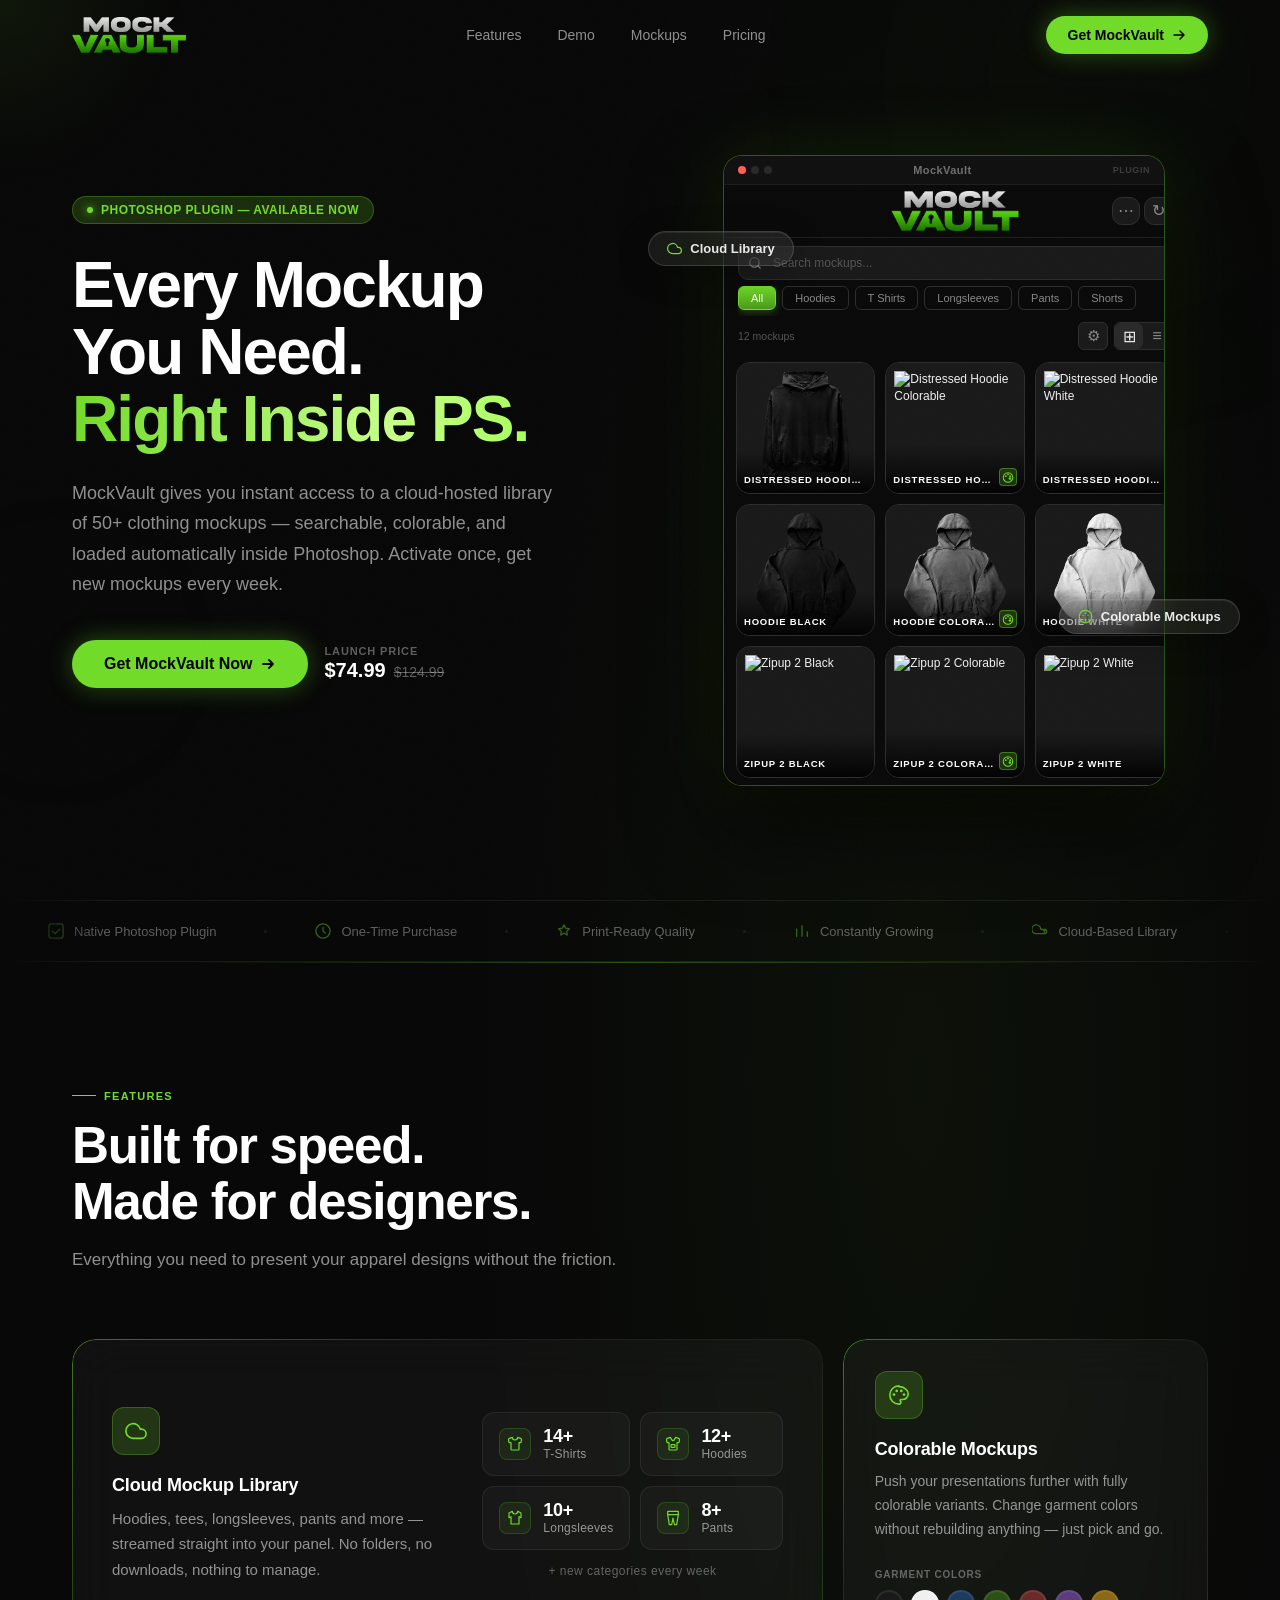
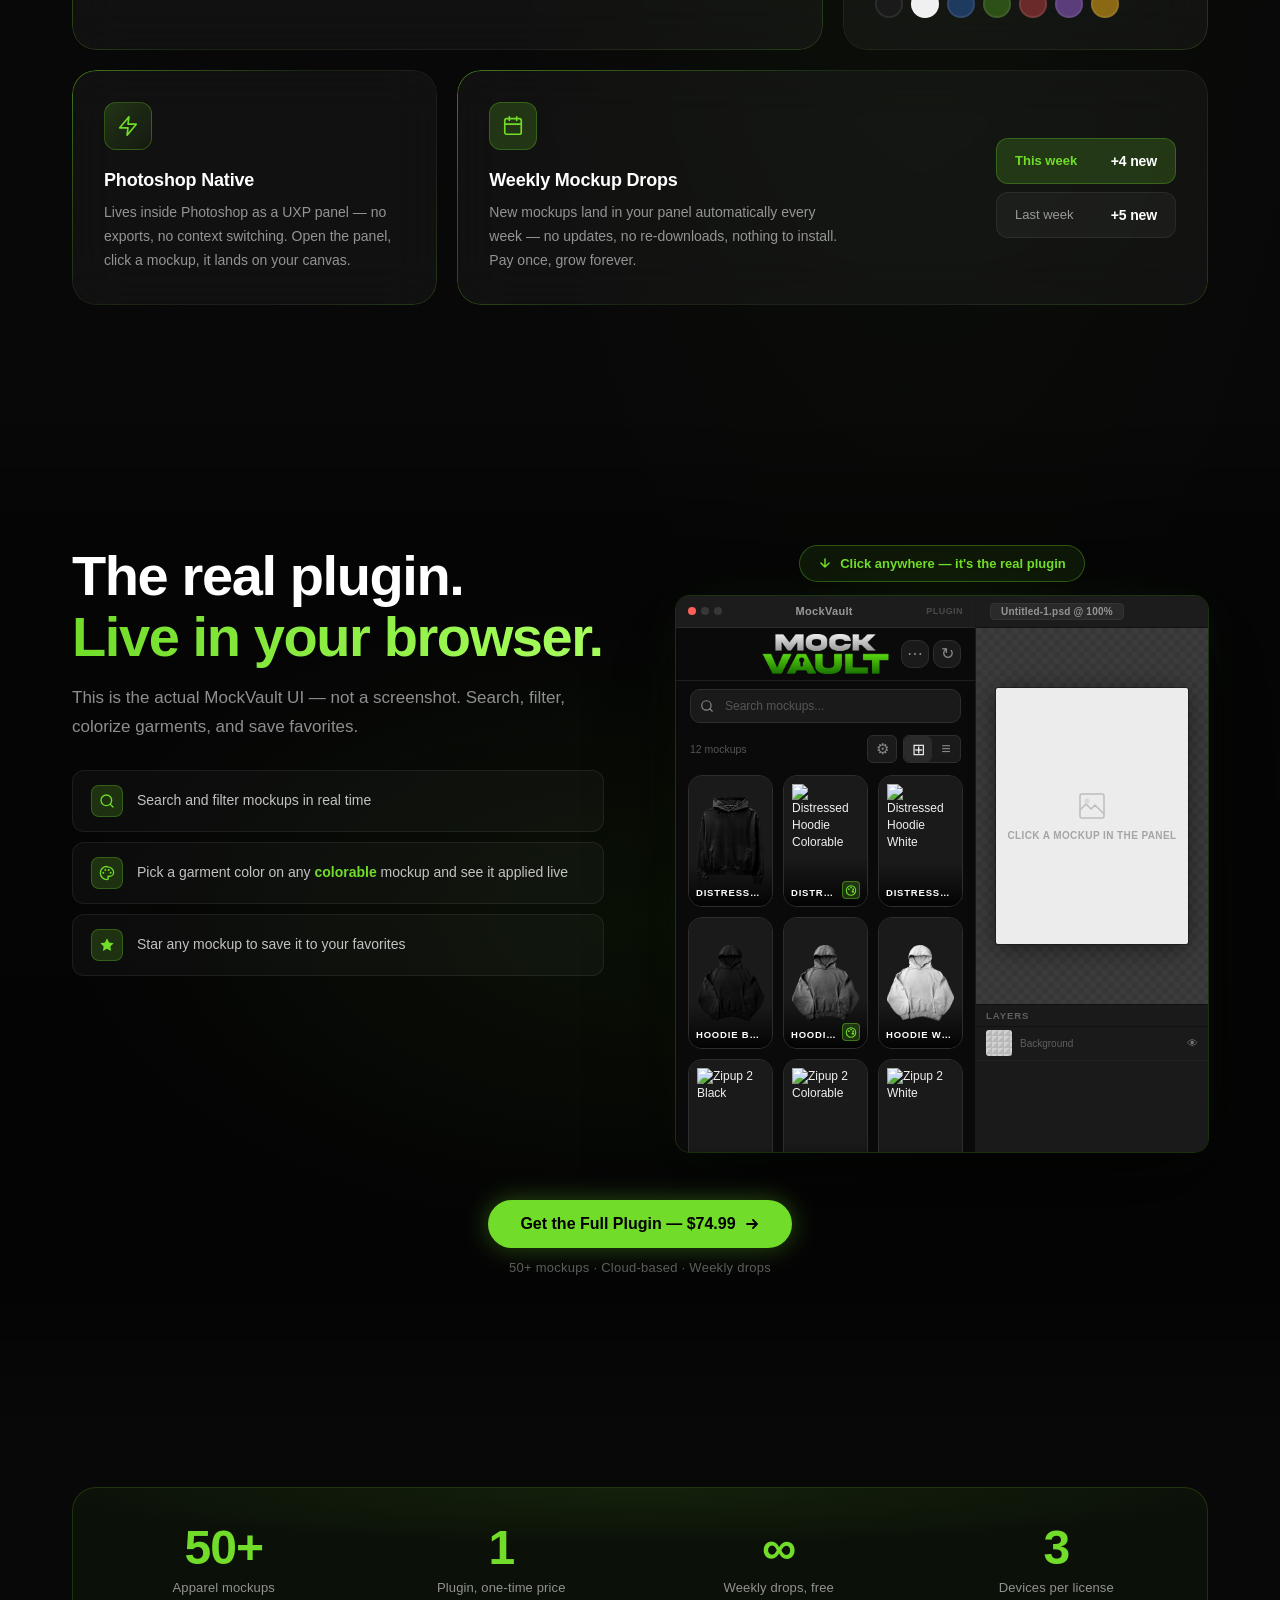
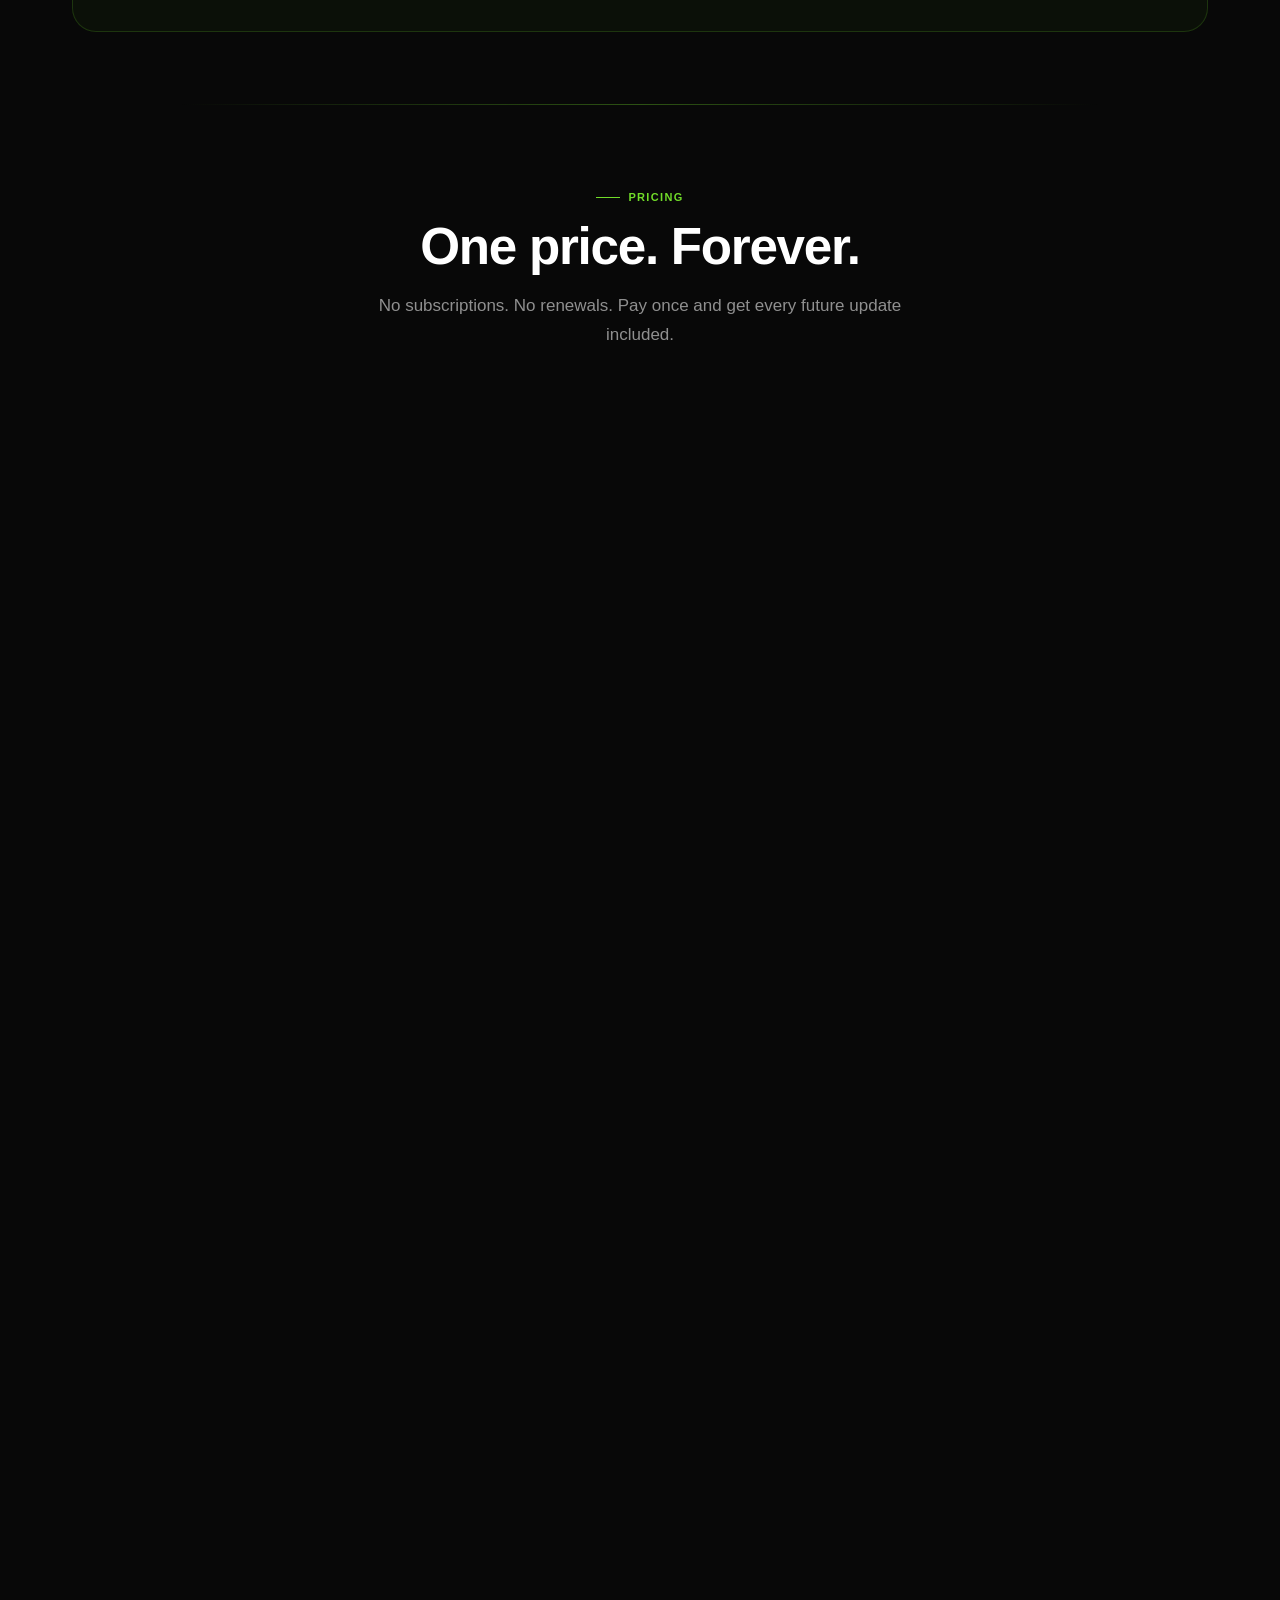
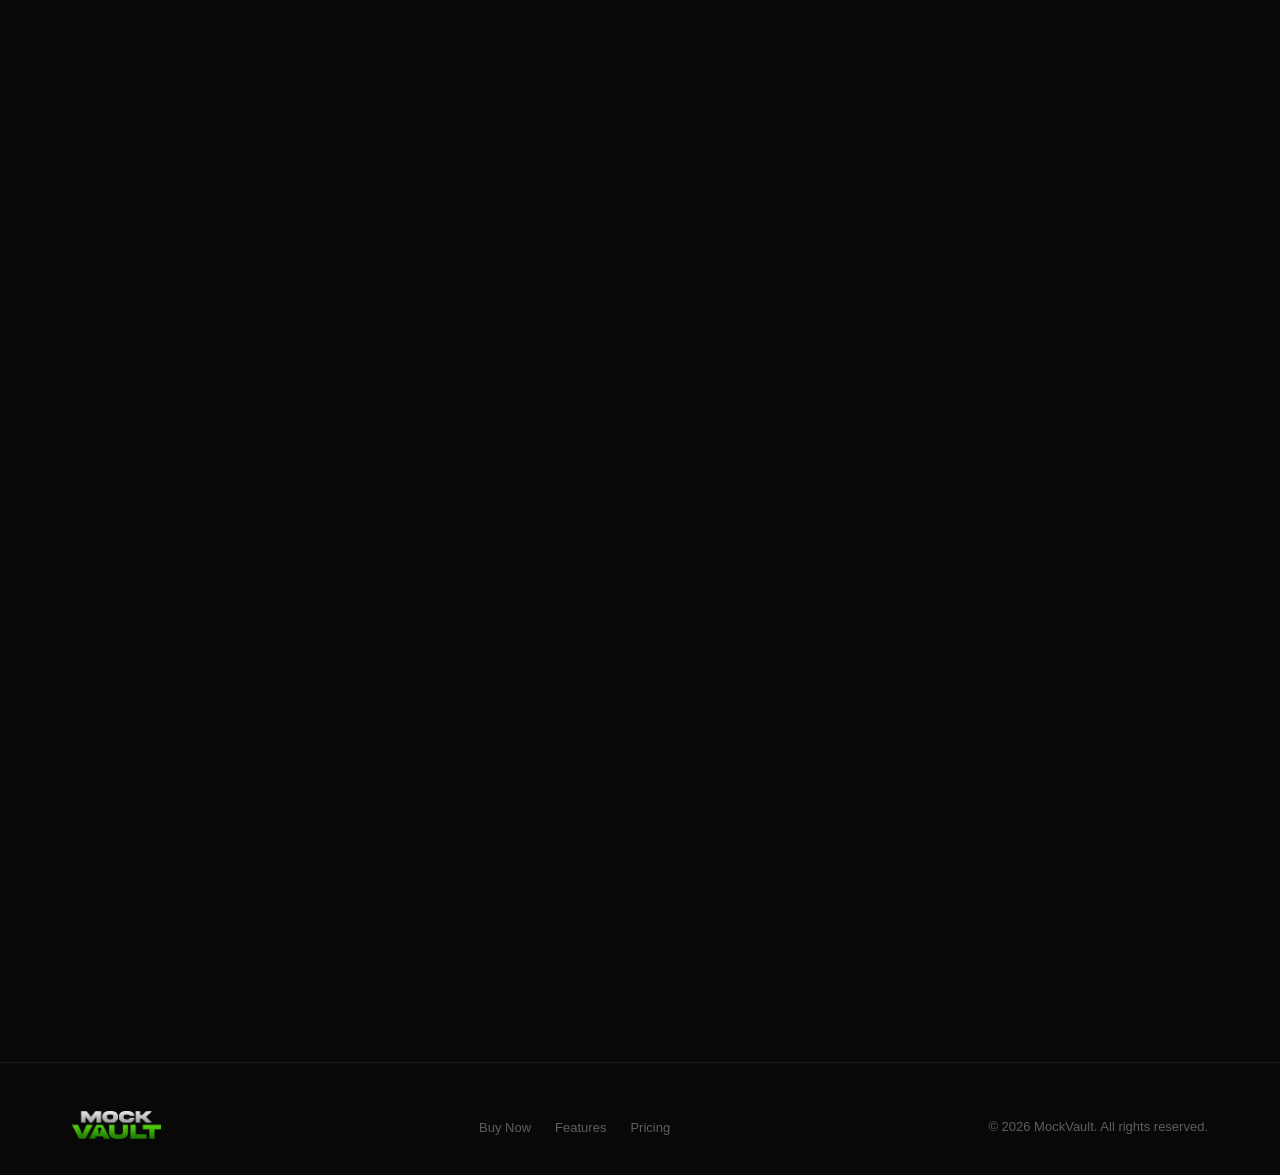
==== index.html @ da2e2283 "Use official MockVault wordmark icons as favicons Drops the green-V SVG placeholder. Uses the existi" ====
<!DOCTYPE html>
<html lang="en">
<head>
  <meta charset="UTF-8">
  <meta name="viewport" content="width=device-width, initial-scale=1.0">
  <title>MockVault — Cloud Mockup Library for Photoshop</title>
  <meta name="description" content="The cloud-based mockup plugin built for Photoshop. 50+ apparel mockups, new ones added weekly, instant license activation — nothing to download or manage.">
  <meta name="facebook-domain-verification" content="8vbfzune796jega8b3998t1d3eebms" />

  <!-- Favicons -->
  <link rel="icon" type="image/png" sizes="48x48"   href="/brand_assets/icon46.png">
  <link rel="icon" type="image/png" sizes="96x96"   href="/brand_assets/icon96.png">
  <link rel="icon" type="image/png" sizes="192x192" href="/brand_assets/icon192.png">
  <link rel="apple-touch-icon"      sizes="192x192" href="/brand_assets/icon192.png">

  <!-- Open Graph (Facebook, Discord, LinkedIn, etc.) -->
  <meta property="og:type" content="website">
  <meta property="og:url" content="https://www.mockvaultps.com/">
  <meta property="og:title" content="MockVault — Cloud Mockup Library for Photoshop">
  <meta property="og:description" content="50+ apparel mockups streamed straight into your Photoshop panel. New ones every week. One-time $74.99 — no subscriptions.">
  <meta property="og:image" content="https://www.mockvaultps.com/brand_assets/mockvaultui.png">
  <meta property="og:site_name" content="MockVault">

  <!-- Twitter / X -->
  <meta name="twitter:card" content="summary_large_image">
  <meta name="twitter:url" content="https://www.mockvaultps.com/">
  <meta name="twitter:title" content="MockVault — Cloud Mockup Library for Photoshop">
  <meta name="twitter:description" content="50+ apparel mockups streamed straight into your Photoshop panel. New ones every week. One-time $74.99 — no subscriptions.">
  <meta name="twitter:image" content="https://www.mockvaultps.com/brand_assets/mockvaultui.png">

  <!-- Theme color for mobile browsers -->
  <meta name="theme-color" content="#080808">

  <!-- Structured data: helps Google show price + product info in search results -->
  <script type="application/ld+json">
  {
    "@context": "https://schema.org/",
    "@type": "Product",
    "name": "MockVault",
    "alternateName": "MockVault Cloud Mockup Plugin",
    "image": "https://www.mockvaultps.com/brand_assets/mockvaultui.png",
    "description": "The cloud-based apparel mockup plugin for Adobe Photoshop. 50+ mockups streamed straight into your panel, with new ones added weekly.",
    "brand": { "@type": "Brand", "name": "MockVault" },
    "offers": {
      "@type": "Offer",
      "url": "https://www.mockvaultps.com/",
      "priceCurrency": "USD",
      "price": "74.99",
      "availability": "https://schema.org/InStock",
      "priceValidUntil": "2026-05-06"
    },
    "applicationCategory": "DesignApplication",
    "operatingSystem": "Windows 10+, macOS 11+"
  }
  </script>

  <!-- Meta Pixel Code -->
  <script>
  !function(f,b,e,v,n,t,s)
  {if(f.fbq)return;n=f.fbq=function(){n.callMethod?
  n.callMethod.apply(n,arguments):n.queue.push(arguments)};
  if(!f._fbq)f._fbq=n;n.push=n;n.loaded=!0;n.version='2.0';
  n.queue=[];t=b.createElement(e);t.async=!0;
  t.src=v;s=b.getElementsByTagName(e)[0];
  s.parentNode.insertBefore(t,s)}(window, document,'script',
  'https://connect.facebook.net/en_US/fbevents.js');
  fbq('init', '1644331640147556');
  fbq('track', 'PageView');
  fbq('track', 'ViewContent');
  </script>
  <noscript><img height="1" width="1" style="display:none"
  src="https://www.facebook.com/tr?id=1644331640147556&ev=PageView&noscript=1"/></noscript>
  <!-- End Meta Pixel Code -->

  <link href="https://api.fontshare.com/v2/css?f[]=satoshi@900,700,500,400,300&display=swap" rel="stylesheet">

  <style>
    *, *::before, *::after {
      margin: 0;
      padding: 0;
      box-sizing: border-box;
    }

    :root {
      --accent: #71dc29;
      --accent-dim: rgba(113, 220, 41, 0.18);
      --accent-glow: rgba(113, 220, 41, 0.35);
      --accent-glow-soft: rgba(113, 220, 41, 0.12);
      --bg: #080808;
      --bg-2: #0e0e0e;
      --surface: rgba(255, 255, 255, 0.04);
      --surface-hover: rgba(255, 255, 255, 0.07);
      --border: rgba(255, 255, 255, 0.07);
      --border-accent: rgba(113, 220, 41, 0.28);
      --text: #ffffff;
      --text-muted: rgba(255, 255, 255, 0.55);
      --text-dim: rgba(255, 255, 255, 0.35);
      --radius: 16px;
      --radius-sm: 10px;
      --radius-lg: 24px;
      --transition: 0.35s cubic-bezier(0.4, 0, 0.2, 1);
    }

    html {
      scroll-behavior: smooth;
      overflow-x: hidden;
    }

    body {
      font-family: 'Satoshi', -apple-system, BlinkMacSystemFont, sans-serif;
      background: radial-gradient(ellipse 55% 35% at 72% 18%, rgba(113,220,41,0.045) 0%, transparent 65%), var(--bg);
      background-size: 100% 100%, auto;
      animation: body-shimmer 22s ease-in-out infinite alternate;
      color: var(--text);
      overflow-x: hidden;
      width: 100%;
      -webkit-font-smoothing: antialiased;
    }

    /* ─── NOISE TEXTURE ─────────────────────────────────── */
    body::before {
      content: '';
      position: fixed;
      inset: 0;
      background-image: url("data:image/svg+xml,%3Csvg viewBox='0 0 200 200' xmlns='http://www.w3.org/2000/svg'%3E%3Cfilter id='noise'%3E%3CfeTurbulence type='fractalNoise' baseFrequency='0.75' numOctaves='4' stitchTiles='stitch'/%3E%3C/filter%3E%3Crect width='100%25' height='100%25' filter='url(%23noise)' opacity='1'/%3E%3C/svg%3E");
      background-size: 128px 128px;
      opacity: 0.015;
      pointer-events: none;
      z-index: 9999;
    }

    /* ─── BACKGROUND GRADIENT ────────────────────────────── */
    @keyframes body-shimmer {
      0%   { background-position: 72% 18%; }
      100% { background-position: 50% 38%; }
    }

    /* ─── BACKGROUND ORBS ───────────────────────────────── */
    .bg-orbs {
      position: fixed;
      inset: 0;
      pointer-events: none;
      z-index: 0;
      overflow: hidden;
    }

    .bg-orb {
      position: absolute;
      border-radius: 50%;
      filter: blur(150px);
      animation: orb-drift 35s ease-in-out infinite;
    }

    .bg-orb-1 {
      width: 480px;
      height: 480px;
      background: radial-gradient(circle, #71dc29, transparent 70%);
      top: -160px;
      right: -80px;
      opacity: 0.07;
      animation-delay: 0s;
    }

    .bg-orb-2 {
      width: 280px;
      height: 280px;
      background: radial-gradient(circle, #71dc29, transparent 70%);
      bottom: 12%;
      left: -80px;
      opacity: 0.04;
      filter: blur(130px);
      animation-delay: -17s;
    }

    @keyframes orb-drift {
      0%, 100% { transform: translate(0, 0) scale(1); }
      33%  { transform: translate(20px, -25px) scale(1.02); }
      66%  { transform: translate(-15px, 15px) scale(0.98); }
    }

    /* ─── SHARED LAYOUT ─────────────────────────────────── */
    .container {
      max-width: 1200px;
      width: 100%;
      margin: 0 auto;
      padding: 0 32px;
      box-sizing: border-box;
      position: relative;
      z-index: 1;
    }

    /* ─── GLASS BORDER MIXIN ─────────────────────────────── */
    .glass-border {
      position: relative;
      background: rgba(255, 255, 255, 0.04);
      backdrop-filter: blur(24px);
      -webkit-backdrop-filter: blur(24px);
      border-radius: var(--radius);
    }

    .glass-border::before {
      content: '';
      position: absolute;
      inset: 0;
      border-radius: inherit;
      padding: 1px;
      background: linear-gradient(
        135deg,
        rgba(113, 220, 41, 0.5) 0%,
        rgba(113, 220, 41, 0.1) 40%,
        rgba(255, 255, 255, 0.05) 70%,
        rgba(113, 220, 41, 0.2) 100%
      );
      -webkit-mask: linear-gradient(#fff 0 0) content-box, linear-gradient(#fff 0 0);
      -webkit-mask-composite: xor;
      mask-composite: exclude;
      pointer-events: none;
    }

    /* ─── NAV ────────────────────────────────────────────── */
    nav {
      position: fixed;
      top: 0;
      left: 0;
      right: 0;
      z-index: 100;
      padding: 16px 0;
      transition: var(--transition);
    }

    nav.scrolled {
      background: rgba(8, 8, 8, 0.8);
      backdrop-filter: blur(20px);
      -webkit-backdrop-filter: blur(20px);
      border-bottom: 1px solid var(--border);
    }

    .nav-inner {
      display: flex;
      align-items: center;
      justify-content: space-between;
    }

    .nav-logo img {
      height: 36px;
      width: auto;
      display: block;
    }

    .nav-links {
      display: flex;
      align-items: center;
      gap: 8px;
      list-style: none;
    }

    .nav-links a {
      color: var(--text-muted);
      text-decoration: none;
      font-size: 14px;
      font-weight: 500;
      padding: 8px 14px;
      border-radius: 8px;
      transition: color 0.2s, background 0.2s;
    }

    .nav-links a:hover {
      color: var(--text);
      background: var(--surface-hover);
    }

    .nav-cta {
      display: flex;
      align-items: center;
      gap: 12px;
    }

    /* ─── BUTTONS ────────────────────────────────────────── */
    .btn {
      display: inline-flex;
      align-items: center;
      gap: 8px;
      font-family: inherit;
      font-size: 14px;
      font-weight: 600;
      padding: 11px 22px;
      border-radius: 100px;
      cursor: pointer;
      text-decoration: none;
      border: none;
      transition: var(--transition);
      white-space: nowrap;
    }

    .btn-primary {
      background: var(--accent);
      color: #000;
      box-shadow: 0 0 24px var(--accent-glow), 0 4px 12px rgba(0,0,0,0.3);
    }

    .btn-primary:hover {
      background: #82e83c;
      box-shadow: 0 0 40px rgba(113, 220, 41, 0.6), 0 8px 24px rgba(0,0,0,0.4);
      transform: translateY(-1px);
    }

    .btn-primary:active {
      transform: translateY(0);
    }

    .btn-primary-lg {
      font-size: 16px;
      padding: 15px 32px;
    }

    .btn-ghost {
      background: var(--surface);
      color: var(--text);
      border: 1px solid var(--border);
      backdrop-filter: blur(12px);
    }

    .btn-ghost:hover {
      background: var(--surface-hover);
      border-color: rgba(255,255,255,0.14);
      transform: translateY(-1px);
    }

    .btn-outline-accent {
      background: transparent;
      color: var(--accent);
      border: 1px solid var(--border-accent);
    }

    .btn-outline-accent:hover {
      background: var(--accent-dim);
      transform: translateY(-1px);
    }

    /* ─── HERO ───────────────────────────────────────────── */
    .hero {
      min-height: 100vh;
      display: flex;
      align-items: center;
      padding: 120px 0 80px;
      position: relative;
    }

    .hero-grid {
      display: grid;
      grid-template-columns: 1fr 1fr;
      gap: 80px;
      align-items: center;
    }

    .hero-badge {
      display: inline-flex;
      align-items: center;
      gap: 8px;
      background: var(--accent-dim);
      border: 1px solid var(--border-accent);
      border-radius: 100px;
      padding: 6px 14px;
      font-size: 12px;
      font-weight: 600;
      color: var(--accent);
      letter-spacing: 0.04em;
      text-transform: uppercase;
      margin-bottom: 28px;
    }

    .hero-badge-dot {
      width: 6px;
      height: 6px;
      border-radius: 50%;
      background: var(--accent);
      box-shadow: 0 0 8px var(--accent);
      animation: pulse-dot 2s ease-in-out infinite;
    }

    @keyframes pulse-dot {
      0%, 100% { opacity: 1; transform: scale(1); }
      50% { opacity: 0.5; transform: scale(0.8); }
    }

    .hero-title {
      font-size: clamp(42px, 5vw, 68px);
      font-weight: 900;
      line-height: 1.05;
      letter-spacing: -0.03em;
      margin-bottom: 24px;
    }

    .hero-title .line-accent {
      background: linear-gradient(90deg, var(--accent) 0%, #c8ff8a 35%, #a8ff5e 50%, #c8ff8a 65%, var(--accent) 100%);
      background-size: 200% 100%;
      -webkit-background-clip: text;
      -webkit-text-fill-color: transparent;
      background-clip: text;
      animation: title-shimmer 6s linear infinite;
    }

    .hero-subtitle {
      font-size: 18px;
      font-weight: 400;
      color: var(--text-muted);
      line-height: 1.7;
      margin-bottom: 40px;
      max-width: 480px;
    }

    .hero-actions {
      display: flex;
      align-items: center;
      gap: 16px;
      flex-wrap: wrap;
      margin-bottom: 56px;
    }

    .hero-price-label {
      display: flex;
      flex-direction: column;
      gap: 2px;
    }

    .hero-price-label span:first-child {
      font-size: 11px;
      color: var(--text-dim);
      text-transform: uppercase;
      letter-spacing: 0.08em;
      font-weight: 600;
    }

    .hero-price-label strong {
      font-size: 20px;
      font-weight: 800;
      color: var(--text);
    }

    .hero-stats {
      display: flex;
      align-items: center;
      gap: 32px;
    }

    .hero-stat {
      display: flex;
      align-items: center;
      gap: 8px;
    }

    .hero-stat-icon {
      width: 32px;
      height: 32px;
      border-radius: 8px;
      background: rgba(113,220,41,0.1);
      border: 1px solid rgba(113,220,41,0.2);
      display: flex;
      align-items: center;
      justify-content: center;
      flex-shrink: 0;
      color: var(--accent);
    }

    .hero-stat-text {
      display: flex;
      flex-direction: column;
      gap: 1px;
    }

    .hero-stat-number {
      font-size: 15px;
      font-weight: 700;
      color: var(--text);
      letter-spacing: -0.01em;
      line-height: 1.2;
    }

    .hero-stat-label {
      font-size: 11px;
      color: var(--text-dim);
      font-weight: 500;
      text-transform: uppercase;
      letter-spacing: 0.06em;
      line-height: 1.2;
    }

    .hero-stat-divider {
      width: 1px;
      height: 36px;
      background: var(--border);
    }

    /* ─── HERO PLUGIN FRAME ──────────────────────────────── */
    .hero-visual {
      position: relative;
      display: flex;
      justify-content: center;
      align-items: center;
      overflow: visible;
    }

    .hero-plugin-frame {
      position: relative;
      width: 100%;
      max-width: 440px;
      border-radius: 18px;
      overflow: hidden;
      background: #0a0a0a;
      box-shadow:
        0 0 0 1px rgba(113,220,41,0.35),
        0 0 0 1px rgba(255,255,255,0.04) inset,
        0 40px 90px rgba(0,0,0,0.7),
        0 0 80px rgba(113,220,41,0.12);
      animation: frame-glow 4s ease-in-out infinite alternate;
      transform-style: preserve-3d;
      will-change: transform;
    }

    @keyframes frame-glow {
      0%   { box-shadow: 0 0 0 1px rgba(113,220,41,0.25), 0 0 0 1px rgba(255,255,255,0.04) inset, 0 40px 90px rgba(0,0,0,0.7), 0 0 60px rgba(113,220,41,0.08); }
      100% { box-shadow: 0 0 0 1px rgba(113,220,41,0.5),  0 0 0 1px rgba(255,255,255,0.04) inset, 0 40px 90px rgba(0,0,0,0.7), 0 0 100px rgba(113,220,41,0.18); }
    }

    .hero-plugin-chrome {
      display: flex;
      align-items: center;
      justify-content: space-between;
      padding: 8px 14px;
      background: #111;
      border-bottom: 1px solid #1e1e1e;
      flex-shrink: 0;
    }

    .hero-plugin-chrome-dots {
      display: flex; gap: 5px;
    }

    .hero-plugin-chrome-dot {
      width: 8px; height: 8px; border-radius: 50%;
      background: rgba(255,255,255,0.1);
    }

    .hero-plugin-chrome-dot.c-red { background: #ff5f57; }

    .hero-plugin-chrome-title {
      font-size: 11px; font-weight: 600;
      color: rgba(255,255,255,0.4); letter-spacing: 0.04em;
    }

    .hero-plugin-chrome-badge {
      font-size: 9px; font-weight: 700;
      color: rgba(255,255,255,0.18); letter-spacing: 0.06em;
      text-transform: uppercase;
    }

    .hero-plugin-frame iframe {
      display: block;
      /* Extend past container so the inner scrollbar gets clipped by
         .hero-plugin-frame's overflow:hidden — keeps the preview clean. */
      width: calc(100% + 22px);
      height: 600px;
      border: none;
      pointer-events: none;
      user-select: none;
    }

    /* Transparent overlay blocks all interaction */
    .hero-plugin-overlay {
      position: absolute;
      inset: 36px 0 0; /* below chrome bar */
      z-index: 10;
      cursor: default;
    }

    .hero-float-tag {
      position: absolute;
      display: flex;
      align-items: center;
      gap: 8px;
      background: rgba(255, 255, 255, 0.07);
      backdrop-filter: blur(20px) saturate(160%);
      -webkit-backdrop-filter: blur(20px) saturate(160%);
      border: 1px solid rgba(255, 255, 255, 0.14);
      box-shadow: 0 8px 32px rgba(0,0,0,0.25), 0 1px 0 rgba(255,255,255,0.08) inset;
      border-radius: 100px;
      padding: 9px 18px;
      font-size: 13px;
      font-weight: 600;
      color: rgba(255, 255, 255, 0.9);
      white-space: nowrap;
      transition: box-shadow 0.3s ease;
    }

    .hero-float-tag:hover {
      box-shadow: 0 12px 40px rgba(0,0,0,0.3), 0 0 20px rgba(113,220,41,0.1), 0 1px 0 rgba(255,255,255,0.1) inset;
    }

    .hero-float-tag-icon {
      display: flex;
      align-items: center;
      color: var(--accent);
    }

    .hero-float-tag.tag-1 {
      top: 12%;
      left: -6%;
      animation: float-y 8s ease-in-out infinite;
    }

    .hero-float-tag.tag-2 {
      bottom: 24%;
      right: -6%;
      animation: float-y 8s ease-in-out infinite;
      animation-delay: -4s;
    }

    @keyframes float-y {
      0%, 100% { transform: translateY(0px); }
      50% { transform: translateY(-8px); }
    }

    /* ─── DIVIDER / LOGO STRIP ───────────────────────────── */
    .trust-bar {
      padding: 22px 0;
      border-top: 1px solid var(--border);
      border-bottom: 1px solid var(--border);
      position: relative;
      z-index: 1;
      overflow: hidden;
      mask-image: linear-gradient(to right, transparent 0%, black 8%, black 92%, transparent 100%);
      -webkit-mask-image: linear-gradient(to right, transparent 0%, black 8%, black 92%, transparent 100%);
    }

    .trust-bar-inner {
      display: flex;
      align-items: center;
      width: max-content;
      animation: marquee 36s linear infinite;
    }

    .trust-bar-inner:hover {
      animation-play-state: paused;
    }

    @keyframes marquee {
      0%   { transform: translateX(0); }
      100% { transform: translateX(-50%); }
    }

    @media (prefers-reduced-motion: reduce) {
      .trust-bar-inner { animation: none; }
    }

    .trust-item {
      display: flex;
      align-items: center;
      gap: 10px;
      color: var(--text-dim);
      font-size: 13px;
      font-weight: 500;
      flex-shrink: 0;
      padding: 0 48px;
    }

    .trust-item svg {
      opacity: 0.6;
      flex-shrink: 0;
    }

    .trust-separator {
      width: 3px;
      height: 3px;
      border-radius: 50%;
      background: var(--border);
      flex-shrink: 0;
    }

    /* ─── SECTION HEADERS ────────────────────────────────── */
    .section-tag {
      display: inline-flex;
      align-items: center;
      gap: 8px;
      font-size: 11px;
      font-weight: 700;
      text-transform: uppercase;
      letter-spacing: 0.12em;
      color: var(--accent);
      margin-bottom: 16px;
    }

    .section-tag::before {
      content: '';
      display: block;
      width: 20px;
      height: 1px;
      background: var(--accent);
    }

    .section-title {
      font-size: clamp(32px, 4vw, 52px);
      font-weight: 800;
      line-height: 1.1;
      letter-spacing: -0.025em;
      margin-bottom: 16px;
    }

    .section-subtitle {
      font-size: 17px;
      color: var(--text-muted);
      line-height: 1.7;
      max-width: 560px;
    }

    .section-header {
      margin-bottom: 64px;
    }

    .section-header.centered {
      text-align: center;
    }

    .section-header.centered .section-tag {
      justify-content: center;
    }

    .section-header.centered .section-subtitle {
      margin: 0 auto;
    }

    /* ─── FEATURES ───────────────────────────────────────── */
    .features {
      padding: 120px 0;
      position: relative;
      z-index: 1;
    }

    .features-grid {
      display: grid;
      grid-template-columns: repeat(3, 1fr);
      gap: 20px;
    }

    .feature-card {
      padding: 32px;
      border-radius: var(--radius-lg);
      transition: var(--transition);
    }

    .feature-card:hover {
      transform: translateY(-4px);
    }

    .feature-card:hover::before {
      background: linear-gradient(
        135deg,
        rgba(113, 220, 41, 0.7) 0%,
        rgba(113, 220, 41, 0.2) 40%,
        rgba(255, 255, 255, 0.08) 70%,
        rgba(113, 220, 41, 0.3) 100%
      );
    }

    .feature-icon {
      width: 48px;
      height: 48px;
      border-radius: 12px;
      background: var(--accent-dim);
      border: 1px solid var(--border-accent);
      display: flex;
      align-items: center;
      justify-content: center;
      margin-bottom: 20px;
      color: var(--accent);
      flex-shrink: 0;
    }

    .feature-title {
      font-size: 18px;
      font-weight: 700;
      margin-bottom: 10px;
      letter-spacing: -0.01em;
    }

    .feature-desc {
      font-size: 14px;
      color: var(--text-muted);
      line-height: 1.7;
    }

    /* Large hero feature card */
    .feature-card-hero {
      grid-column: span 2;
      display: grid;
      grid-template-columns: 1.1fr 1fr;
      gap: 40px;
      align-items: center;
      padding: 40px;
    }

    .feature-card-hero .feature-desc {
      font-size: 15px;
    }

    /* Library breakdown — shows variety in concrete numbers */
    .library-breakdown {
      display: grid;
      grid-template-columns: 1fr 1fr;
      gap: 10px;
    }

    .library-breakdown-item {
      display: flex;
      align-items: center;
      gap: 12px;
      padding: 14px 16px;
      background: rgba(255,255,255,0.03);
      border: 1px solid var(--border);
      border-radius: 12px;
      transition: var(--transition);
    }

    .library-breakdown-item:hover {
      background: rgba(113,220,41,0.05);
      border-color: rgba(113,220,41,0.18);
    }

    .library-breakdown-icon {
      width: 32px;
      height: 32px;
      flex-shrink: 0;
      border-radius: 8px;
      background: rgba(113,220,41,0.08);
      border: 1px solid rgba(113,220,41,0.18);
      display: flex;
      align-items: center;
      justify-content: center;
      color: var(--accent);
    }

    .library-breakdown-text {
      display: flex;
      flex-direction: column;
      gap: 2px;
      min-width: 0;
    }

    .library-breakdown-count {
      font-size: 18px;
      font-weight: 800;
      color: var(--text);
      letter-spacing: -0.02em;
      line-height: 1;
      font-variant-numeric: tabular-nums;
    }

    .library-breakdown-label {
      font-size: 12px;
      color: var(--text-muted);
      letter-spacing: 0.02em;
    }

    .library-breakdown-more {
      grid-column: span 2;
      text-align: center;
      font-size: 12px;
      color: var(--text-dim);
      padding-top: 4px;
      letter-spacing: 0.04em;
    }

    /* Colorable feature card — fills height with swatch strip */
    .feature-card-colorable {
      display: flex;
      flex-direction: column;
    }

    .feature-card-colorable .feature-desc {
      flex: 1;
    }

    /* Weekly Drops card — wide, bottom row of bento */
    .feature-card-weekly {
      grid-column: span 2;
      display: grid;
      grid-template-columns: 1fr auto;
      gap: 36px;
      align-items: center;
    }

    .feature-card-weekly .feature-desc { max-width: 360px; }

    .weekly-drops-preview {
      display: flex;
      flex-direction: column;
      gap: 8px;
    }

    .weekly-drop-pill {
      padding: 14px 18px;
      background: rgba(255,255,255,0.04);
      border: 1px solid var(--border);
      border-radius: 12px;
      display: flex;
      align-items: center;
      justify-content: space-between;
      gap: 18px;
      min-width: 180px;
      transition: var(--transition);
    }

    .weekly-drop-pill.is-latest {
      background: var(--accent-dim);
      border-color: var(--border-accent);
    }

    .weekly-drop-pill-day {
      font-size: 13px;
      color: var(--text-muted);
      font-weight: 500;
    }
    .weekly-drop-pill.is-latest .weekly-drop-pill-day {
      color: var(--accent);
      font-weight: 600;
    }

    .weekly-drop-pill-count {
      font-size: 14px;
      font-weight: 700;
      color: var(--text);
      letter-spacing: -0.01em;
      font-variant-numeric: tabular-nums;
    }

    /* Photoshop-native card — small visual ornament */
    .feature-card-native .feature-icon {
      background: linear-gradient(135deg, rgba(113,220,41,0.18), rgba(113,220,41,0.04));
    }

    .colorable-preview {
      margin-top: 28px;
      display: flex;
      flex-direction: column;
      gap: 10px;
    }

    .colorable-swatch-row {
      display: flex;
      gap: 8px;
    }

    .colorable-swatch {
      width: 28px;
      height: 28px;
      border-radius: 50%;
      flex-shrink: 0;
      border: 2px solid rgba(255,255,255,0.08);
      transition: transform 0.2s, border-color 0.2s;
    }

    .colorable-swatch:hover {
      transform: scale(1.15);
      border-color: rgba(255,255,255,0.25);
    }

    .colorable-preview-label {
      font-size: 10px;
      font-weight: 600;
      color: var(--text-dim);
      text-transform: uppercase;
      letter-spacing: 0.08em;
    }


    /* ─── DEMO SECTION ───────────────────────────────────── */
    .demo-section {
      padding: 120px 0 140px;
      position: relative;
      z-index: 1;
      /* Subtle full-bleed darker band — makes the demo feel like a "moment" */
      background: linear-gradient(180deg, transparent 0%, rgba(0,0,0,0.35) 12%, rgba(0,0,0,0.4) 88%, transparent 100%);
    }

    .demo-section::before {
      content: '';
      position: absolute;
      inset: 0;
      background: radial-gradient(ellipse 70% 50% at 50% 50%, rgba(113,220,41,0.06), transparent 65%);
      pointer-events: none;
    }

    .demo-section .section-tag {
      display: inline-block;
      padding: 6px 14px;
      background: var(--accent-dim);
      border: 1px solid var(--border-accent);
      border-radius: 100px;
      color: var(--accent);
      font-size: 11px;
      letter-spacing: 0.12em;
    }

    .demo-section .section-title {
      font-size: clamp(36px, 4.5vw, 56px);
    }

    .demo-try-callout {
      display: flex;
      align-items: center;
      justify-content: center;
      gap: 8px;
      padding: 10px 18px;
      width: fit-content;
      margin: 0 auto 14px;
      background: rgba(113,220,41,0.08);
      border: 1px solid rgba(113,220,41,0.32);
      border-radius: 100px;
      color: var(--accent);
      font-size: 13px;
      font-weight: 600;
      animation: try-pulse 2.4s ease-in-out infinite;
      position: relative;
      z-index: 2;
    }
    .demo-try-callout svg { animation: try-bounce 1.6s ease-in-out infinite; }
    @keyframes try-pulse {
      0%, 100% { box-shadow: 0 0 0 0 rgba(113,220,41,0.35); }
      50%      { box-shadow: 0 0 0 12px rgba(113,220,41,0); }
    }
    @keyframes try-bounce {
      0%, 100% { transform: translateY(0); }
      50%      { transform: translateY(3px); }
    }

    .demo-layout {
      display: grid;
      grid-template-columns: 1fr 1fr;
      gap: 72px;
      align-items: start;
    }

    .demo-content .section-subtitle {
      margin-bottom: 28px;
    }

    .demo-post-cta {
      display: flex;
      flex-direction: column;
      align-items: center;
      gap: 12px;
      margin-top: 48px;
    }

    .demo-post-note {
      font-size: 13px;
      color: var(--text-dim);
      letter-spacing: 0.02em;
    }

    .demo-hint {
      display: flex;
      align-items: flex-start;
      gap: 8px;
      padding: 11px 14px;
      border-radius: 10px;
      background: rgba(113,220,41,0.06);
      border: 1px solid rgba(113,220,41,0.18);
      font-size: 13px;
      color: rgba(255,255,255,0.55);
      line-height: 1.5;
      margin-bottom: 20px;
    }

    .demo-hint svg { color: var(--accent); opacity: 0.8; }

    .demo-features-list {
      list-style: none;
      display: flex;
      flex-direction: column;
      gap: 10px;
      margin-bottom: 28px;
    }

    .demo-features-list li {
      display: flex;
      align-items: center;
      gap: 14px;
      font-size: 14px;
      color: rgba(255,255,255,0.75);
      line-height: 1.5;
      padding: 14px 18px;
      border-radius: 12px;
      background: rgba(255,255,255,0.03);
      border: 1px solid rgba(255,255,255,0.07);
      transition: background 0.2s, border-color 0.2s;
    }

    .demo-features-list li:hover {
      background: rgba(255,255,255,0.055);
      border-color: rgba(255,255,255,0.12);
    }

    .demo-feat-icon {
      width: 32px;
      height: 32px;
      border-radius: 8px;
      background: var(--accent-dim);
      border: 1px solid var(--border-accent);
      display: flex;
      align-items: center;
      justify-content: center;
      color: var(--accent);
      flex-shrink: 0;
      margin-top: 0;
    }

    /* PS Panel wrapper */
    .demo-panel-wrap {
      position: relative;
    }

    .demo-panel-glow {
      position: absolute;
      inset: -60px;
      background: radial-gradient(ellipse at 50% 50%, rgba(113,220,41,0.22), transparent 60%);
      pointer-events: none;
      filter: blur(8px);
      animation: demo-glow-pulse 4s ease-in-out infinite;
    }
    @keyframes demo-glow-pulse {
      0%, 100% { opacity: 0.85; }
      50%      { opacity: 1; }
    }

    /* Fake Photoshop panel chrome */
    .ps-chrome {
      display: flex;
      align-items: center;
      justify-content: space-between;
      padding: 0 12px;
      height: 32px;
      background: #1c1c1c;
      border-bottom: 1px solid #2a2a2a;
      flex-shrink: 0;
    }

    .ps-chrome-title {
      font-size: 11px;
      font-weight: 600;
      color: rgba(255,255,255,0.55);
      letter-spacing: 0.03em;
    }

    .ps-chrome-dots {
      display: flex;
      align-items: center;
      gap: 5px;
    }

    .ps-chrome-dot {
      width: 8px;
      height: 8px;
      border-radius: 50%;
      background: rgba(255,255,255,0.12);
    }

    .ps-chrome-dot.close-dot { background: #ff5f57; }

    .ps-chrome-ps-badge {
      font-size: 9px;
      font-weight: 800;
      letter-spacing: 0.05em;
      color: rgba(255,255,255,0.2);
      text-transform: uppercase;
    }

    .ps-panel iframe {
      display: block;
      width: 100%;
      height: 524px;
      border: none;
      background: #0a0a0a;
    }

    /* Demo panels row (plugin + canvas side by side) */
    .demo-panels-row {
      display: flex;
      align-items: stretch;
      border-radius: 14px;
      overflow: hidden;
      position: relative;
      box-shadow:
        0 0 0 1px rgba(113,220,41,0.2),
        0 0 0 1px rgba(255,255,255,0.03) inset,
        0 32px 80px rgba(0,0,0,0.65),
        0 0 50px rgba(113,220,41,0.06);
    }

    .ps-panel {
      flex-shrink: 0;
      width: 300px;
      position: relative;
      background: #0d0d0d;
      border-right: 1px solid #1a1a1a;
    }

    /* ── Photoshop canvas panel ────────────────────────── */
    .ps-canvas-container {
      flex: 1;
      display: flex;
      flex-direction: column;
      background: #1e1e1e;
      min-width: 0;
    }

    .ps-canvas-chrome {
      display: flex;
      align-items: center;
      height: 32px;
      padding: 0 14px;
      background: #1c1c1c;
      border-bottom: 1px solid #111;
      gap: 8px;
      flex-shrink: 0;
    }

    .ps-doc-tab {
      font-size: 10px;
      font-weight: 600;
      color: rgba(255,255,255,0.5);
      letter-spacing: 0.02em;
      background: #2a2a2a;
      border: 1px solid #333;
      border-radius: 4px;
      padding: 2px 10px;
    }

    .ps-canvas-area {
      flex: 1;
      display: flex;
      align-items: center;
      justify-content: center;
      background: #3c3c3c;
      padding: 20px;
      position: relative;
    }

    /* Subtle checker pattern for PS canvas bg */
    .ps-canvas-area::before {
      content: '';
      position: absolute;
      inset: 0;
      background-image:
        linear-gradient(45deg, rgba(0,0,0,0.08) 25%, transparent 25%),
        linear-gradient(-45deg, rgba(0,0,0,0.08) 25%, transparent 25%),
        linear-gradient(45deg, transparent 75%, rgba(0,0,0,0.08) 75%),
        linear-gradient(-45deg, transparent 75%, rgba(0,0,0,0.08) 75%);
      background-size: 12px 12px;
      background-position: 0 0, 0 6px, 6px -6px, -6px 0px;
      pointer-events: none;
    }

    .ps-document {
      position: relative;
      width: 100%;
      aspect-ratio: 3 / 4;
      max-height: 340px;
      background: #ececec;
      border-radius: 2px;
      overflow: hidden;
      box-shadow: 0 4px 24px rgba(0,0,0,0.5), 0 0 0 1px rgba(0,0,0,0.3);
      z-index: 1;
    }

    .ps-placed-items {
      position: absolute;
      inset: 0;
    }

    /* Each placed mockup item */
    .ps-item {
      position: absolute;
      inset: 8px;
      display: flex;
      align-items: center;
      justify-content: center;
      transition: opacity 0.4s ease, transform 0.4s cubic-bezier(0.34, 1.3, 0.64, 1);
    }

    .ps-item.ps-item-entering {
      opacity: 0;
      transform: scale(0.88) translateY(-8px);
    }

    /* Wrapper for the placed mockup image */
    .ps-img-wrap {
      position: absolute;
      inset: 0;
      display: flex;
      align-items: center;
      justify-content: center;
    }

    .ps-img-wrap img {
      width: 100%;
      height: 100%;
      object-fit: contain;
      display: block;
    }

    /* Color overlay — masked to the PNG's own alpha so it never bleeds onto the document */
    .ps-item-color-overlay {
      position: absolute;
      inset: 0;
      mix-blend-mode: color;
      pointer-events: none;
      mask-size: contain;
      mask-position: center;
      mask-repeat: no-repeat;
      -webkit-mask-size: contain;
      -webkit-mask-position: center;
      -webkit-mask-repeat: no-repeat;
      opacity: 0.85;
    }

    /* Dashed selection border (briefly visible after place) */
    .ps-selection-border {
      position: absolute;
      inset: 6px;
      border: 1.5px dashed rgba(113,220,41,0.85);
      border-radius: 1px;
      pointer-events: none;
      transition: opacity 0.6s ease;
    }

    /* Hint message when canvas is empty */
    .ps-canvas-hint {
      position: absolute;
      inset: 0;
      display: flex;
      flex-direction: column;
      align-items: center;
      justify-content: center;
      gap: 8px;
      transition: opacity 0.5s ease;
      pointer-events: none;
    }

    .ps-canvas-hint svg {
      opacity: 0.25;
      width: 32px;
      height: 32px;
      color: #333;
    }

    .ps-canvas-hint p {
      font-size: 10px;
      font-weight: 600;
      color: rgba(0,0,0,0.3);
      letter-spacing: 0.04em;
      text-transform: uppercase;
    }


    /* Layers panel */
    .ps-layers-panel {
      height: 148px;
      background: #1a1a1a;
      border-top: 1px solid #111;
      display: flex;
      flex-direction: column;
      flex-shrink: 0;
      overflow: hidden;
    }

    .ps-layers-header {
      padding: 5px 10px;
      font-size: 9.5px;
      font-weight: 700;
      color: rgba(255,255,255,0.3);
      text-transform: uppercase;
      letter-spacing: 0.1em;
      border-bottom: 1px solid #111;
      flex-shrink: 0;
    }

    .ps-layers-list {
      flex: 1;
      overflow-y: auto;
      scrollbar-width: none;
    }

    .ps-layers-list::-webkit-scrollbar { display: none; }

    .ps-layer {
      display: flex;
      align-items: center;
      gap: 8px;
      padding: 5px 10px;
      height: 34px;
      border-bottom: 1px solid rgba(255,255,255,0.03);
      transition: background 0.2s;
    }

    .ps-layer:hover { background: rgba(255,255,255,0.04); }

    .ps-layer.ps-layer-new {
      background: rgba(113,220,41,0.1);
      animation: layer-flash 0.7s ease forwards;
    }

    @keyframes layer-flash {
      0%   { background: rgba(113,220,41,0.18); }
      100% { background: transparent; }
    }

    .ps-layer-thumb {
      width: 26px;
      height: 26px;
      border-radius: 3px;
      background-size: contain;
      background-position: center;
      background-repeat: no-repeat;
      background-color: #ececec;
      flex-shrink: 0;
      border: 1px solid rgba(255,255,255,0.08);
    }

    .ps-layer-thumb-bg {
      width: 26px;
      height: 26px;
      border-radius: 3px;
      flex-shrink: 0;
      background: linear-gradient(135deg, #d0d0d0 50%, #b8b8b8 50%);
      background-size: 6px 6px;
    }

    .ps-layer-name {
      flex: 1;
      font-size: 10px;
      font-weight: 500;
      color: rgba(255,255,255,0.65);
      white-space: nowrap;
      overflow: hidden;
      text-overflow: ellipsis;
    }

    .ps-layer-bg-name {
      color: rgba(255,255,255,0.3);
    }

    .ps-layer-color-dot {
      width: 10px;
      height: 10px;
      border-radius: 50%;
      flex-shrink: 0;
      border: 1px solid rgba(255,255,255,0.15);
    }

    .ps-layer-eye {
      font-size: 11px;
      opacity: 0.4;
      flex-shrink: 0;
    }

    .ps-layer-delete {
      width: 16px;
      height: 16px;
      border-radius: 3px;
      background: none;
      border: none;
      cursor: pointer;
      color: rgba(255,255,255,0.25);
      font-size: 15px;
      line-height: 1;
      display: flex;
      align-items: center;
      justify-content: center;
      flex-shrink: 0;
      opacity: 0;
      transition: opacity 0.15s, background 0.15s, color 0.15s;
      padding: 0;
      font-family: inherit;
    }

    .ps-layer:hover .ps-layer-delete {
      opacity: 1;
    }

    .ps-layer-delete:hover {
      background: rgba(255, 60, 60, 0.15);
      color: #ff5f57;
    }

    @media (max-width: 1100px) {
      .demo-layout { grid-template-columns: 1fr; gap: 48px; }
      .ps-panel { width: 300px; }
    }

    @media (max-width: 800px) {
      /* Tighten section spacing on mobile */
      .demo-section { padding: 64px 0 56px; }
      .demo-layout { gap: 36px; }
      .demo-post-cta .btn { width: 100%; justify-content: center; }
      /* Hide the PS canvas panel — replaced by the mobile canvas modal */
      .ps-canvas-container { display: none; }
      .demo-panels-row { border-radius: 14px; overflow: hidden; }
      .ps-panel { width: 100%; border-right: none; }
      .ps-panel iframe { height: min(580px, 62vh); }
    }

    @media (max-width: 480px) {
      .ps-panel iframe { height: min(520px, 58vh); }
    }

    /* ── Mobile PS canvas modal (hidden on desktop) ─────── */
    .mobile-canvas-modal {
      display: none;
      position: absolute;
      inset: 0;
      z-index: 20;
      opacity: 0;
      pointer-events: none;
      transition: opacity 0.22s ease;
    }

    .mobile-canvas-modal.show {
      opacity: 1;
      pointer-events: all;
    }

    .mobile-canvas-modal.show .mcm-sheet {
      transform: translateY(0) scale(1);
      opacity: 1;
    }

    .mcm-sheet {
      width: 100%;
      height: 100%;
      background: #1e1e1e;
      display: flex;
      flex-direction: column;
      transform: translateY(8px) scale(0.98);
      opacity: 0;
      transition: transform 0.35s cubic-bezier(0.34, 1.1, 0.64, 1), opacity 0.25s ease;
    }

    .mcm-chrome {
      display: flex;
      align-items: center;
      justify-content: space-between;
      padding: 8px 14px 8px;
      flex-shrink: 0;
    }

    .mcm-doc-tab {
      font-size: 11px;
      font-weight: 600;
      color: rgba(255,255,255,0.5);
      background: #2a2a2a;
      border: 1px solid #333;
      border-radius: 5px;
      padding: 3px 10px;
      letter-spacing: 0.02em;
    }

    .mcm-close {
      width: 26px; height: 26px;
      border-radius: 50%;
      background: rgba(255,255,255,0.07);
      border: 1px solid rgba(255,255,255,0.1);
      cursor: pointer;
      color: rgba(255,255,255,0.5);
      font-size: 16px;
      display: flex; align-items: center; justify-content: center;
      line-height: 1; padding: 0;
      transition: background 0.15s, color 0.15s;
    }

    .mcm-close:hover { background: rgba(255,60,60,0.2); color: #ff5f57; }

    .mcm-canvas-area {
      flex: 1;
      background: #3c3c3c;
      position: relative;
      display: flex;
      align-items: center;
      justify-content: center;
      padding: 16px;
      min-height: 0;
      overflow: hidden;
    }

    /* subtle checker */
    .mcm-canvas-area::before {
      content: '';
      position: absolute; inset: 0;
      background-image:
        linear-gradient(45deg, rgba(0,0,0,0.07) 25%, transparent 25%),
        linear-gradient(-45deg, rgba(0,0,0,0.07) 25%, transparent 25%),
        linear-gradient(45deg, transparent 75%, rgba(0,0,0,0.07) 75%),
        linear-gradient(-45deg, transparent 75%, rgba(0,0,0,0.07) 75%);
      background-size: 10px 10px;
      background-position: 0 0, 0 5px, 5px -5px, -5px 0px;
      pointer-events: none;
    }

    .mcm-document {
      position: relative;
      width: 100%;
      aspect-ratio: 3 / 4;
      max-height: 100%;
      background: #ececec;
      border-radius: 2px;
      overflow: hidden;
      box-shadow: 0 4px 24px rgba(0,0,0,0.5), 0 0 0 1px rgba(0,0,0,0.3);
      z-index: 1;
    }

    .mcm-placed-items { position: absolute; inset: 0; }

    .mcm-item {
      position: absolute;
      inset: 8px;
      display: flex; align-items: center; justify-content: center;
      transition: opacity 0.4s ease, transform 0.45s cubic-bezier(0.34, 1.2, 0.64, 1);
    }

    .mcm-item.entering { opacity: 0; transform: scale(0.88) translateY(-8px); }

    .mcm-img-wrap {
      position: absolute; inset: 0;
      display: flex; align-items: center; justify-content: center;
      isolation: isolate;
    }

    .mcm-img-wrap img {
      width: 100%; height: 100%;
      object-fit: contain; display: block;
      position: relative; z-index: 1;
    }

    .mcm-color-overlay {
      position: absolute; inset: 0;
      mix-blend-mode: color;
      pointer-events: none; z-index: 2;
      mask-size: contain; mask-position: center; mask-repeat: no-repeat;
      -webkit-mask-size: contain; -webkit-mask-position: center; -webkit-mask-repeat: no-repeat;
      opacity: 0.85;
    }

    .mcm-selection {
      position: absolute; inset: 6px;
      border: 1.5px dashed rgba(113,220,41,0.85);
      border-radius: 1px;
      pointer-events: none;
      transition: opacity 0.6s ease;
    }

    .mcm-hint {
      position: absolute; inset: 0;
      display: flex; flex-direction: column;
      align-items: center; justify-content: center;
      gap: 6px; pointer-events: none;
      transition: opacity 0.4s ease;
    }

    .mcm-hint p {
      font-size: 9px; font-weight: 600;
      color: rgba(0,0,0,0.3); letter-spacing: 0.05em;
      text-transform: uppercase;
    }

    /* Layers panel */
    .mcm-layers {
      flex-shrink: 0;
      background: #1a1a1a;
      border-top: 1px solid #111;
      max-height: 130px;
      display: flex; flex-direction: column;
      overflow: hidden;
    }

    .mcm-layers-header {
      padding: 5px 10px;
      font-size: 9px; font-weight: 700;
      color: rgba(255,255,255,0.3);
      text-transform: uppercase; letter-spacing: 0.1em;
      border-bottom: 1px solid #111;
      flex-shrink: 0;
    }

    .mcm-layers-list { overflow-y: auto; scrollbar-width: none; }
    .mcm-layers-list::-webkit-scrollbar { display: none; }

    .mcm-layer {
      display: flex; align-items: center; gap: 8px;
      padding: 5px 10px; height: 34px;
      border-bottom: 1px solid rgba(255,255,255,0.03);
    }

    .mcm-layer-thumb {
      width: 24px; height: 24px; border-radius: 3px;
      background-size: contain; background-position: center;
      background-repeat: no-repeat; background-color: #ececec;
      flex-shrink: 0; border: 1px solid rgba(255,255,255,0.07);
    }

    .mcm-layer-thumb-bg {
      width: 24px; height: 24px; border-radius: 3px;
      flex-shrink: 0;
      background: linear-gradient(135deg, #d0d0d0 50%, #b8b8b8 50%);
      background-size: 6px 6px;
    }

    .mcm-layer-name {
      flex: 1; font-size: 10px; font-weight: 500;
      color: rgba(255,255,255,0.65);
      white-space: nowrap; overflow: hidden; text-overflow: ellipsis;
    }

    .mcm-layer-bg-name { color: rgba(255,255,255,0.28); }

    .mcm-layer-dot {
      width: 10px; height: 10px; border-radius: 50%;
      flex-shrink: 0; border: 1px solid rgba(255,255,255,0.15);
    }

    .mcm-layer-eye { font-size: 10px; opacity: 0.4; flex-shrink: 0; }

    .mcm-layer-new { animation: mcm-flash 0.7s ease forwards; }
    @keyframes mcm-flash {
      0%   { background: rgba(113,220,41,0.18); }
      100% { background: transparent; }
    }

    @media (max-width: 800px) {
      .mobile-canvas-modal { display: flex; }
    }

    /* ─── HOW IT WORKS ───────────────────────────────────── */
    .how {
      padding: 120px 0;
      position: relative;
      z-index: 1;
    }

    .how-grid {
      display: grid;
      grid-template-columns: repeat(3, 1fr);
      gap: 24px;
    }

    .how-card {
      padding: 36px 28px;
      border-radius: var(--radius-lg);
      position: relative;
    }

    .how-number {
      font-size: 72px;
      font-weight: 900;
      line-height: 1;
      background: linear-gradient(180deg, rgba(113, 220, 41, 0.3) 0%, transparent 100%);
      -webkit-background-clip: text;
      -webkit-text-fill-color: transparent;
      background-clip: text;
      margin-bottom: 20px;
      letter-spacing: -0.04em;
    }

    .how-title {
      font-size: 20px;
      font-weight: 700;
      margin-bottom: 12px;
      letter-spacing: -0.01em;
    }

    .how-desc {
      font-size: 14px;
      color: var(--text-muted);
      line-height: 1.7;
    }

    /* ─── WHAT'S INSIDE ──────────────────────────────────── */
    .whats-inside {
      padding: 80px 0 120px;
      position: relative;
      z-index: 1;
    }

    .categories-grid {
      display: grid;
      grid-template-columns: repeat(4, 1fr);
      gap: 16px;
    }

    .category-chip {
      display: flex;
      align-items: center;
      gap: 12px;
      padding: 18px 20px;
      border-radius: var(--radius);
      font-size: 15px;
      font-weight: 600;
      transition: var(--transition);
      cursor: default;
    }

    .category-chip:hover {
      background: rgba(255,255,255,0.06);
      transform: translateY(-2px);
    }

    .category-chip-icon {
      width: 36px;
      height: 36px;
      border-radius: 8px;
      background: var(--accent-dim);
      display: flex;
      align-items: center;
      justify-content: center;
      color: var(--accent);
      flex-shrink: 0;
    }

    /* ─── PRICING / CTA ──────────────────────────────────── */
    .pricing {
      padding: 80px 0 120px;
      position: relative;
      z-index: 1;
    }

    .pricing-card {
      max-width: 560px;
      margin: 0 auto;
      padding: 52px 48px;
      border-radius: 28px;
      text-align: center;
      position: relative;
      overflow: hidden;
    }

    .pricing-card::after {
      content: '';
      position: absolute;
      top: -60px;
      left: 50%;
      transform: translateX(-50%);
      width: 300px;
      height: 300px;
      background: radial-gradient(circle, rgba(113, 220, 41, 0.15), transparent 70%);
      pointer-events: none;
    }

    .pricing-label {
      display: inline-flex;
      align-items: center;
      gap: 6px;
      background: var(--accent-dim);
      border: 1px solid var(--border-accent);
      border-radius: 100px;
      padding: 5px 14px;
      font-size: 11px;
      font-weight: 700;
      color: var(--accent);
      text-transform: uppercase;
      letter-spacing: 0.1em;
      margin-bottom: 28px;
    }

    .pricing-price {
      font-size: 80px;
      font-weight: 900;
      letter-spacing: -0.05em;
      line-height: 1;
      margin-bottom: 0;
    }

    .pricing-dollar {
      font-size: 30px;
      font-weight: 700;
      letter-spacing: 0;
      color: rgba(255,255,255,0.6);
      vertical-align: top;
      display: inline-block;
      margin-top: 14px;
      margin-right: 1px;
    }

    .pricing-type {
      font-size: 13px;
      color: var(--text-dim);
      margin-bottom: 32px;
      letter-spacing: 0.02em;
    }

    .pricing-features {
      list-style: none;
      text-align: left;
      margin-bottom: 40px;
      display: flex;
      flex-direction: column;
      gap: 14px;
    }

    .pricing-features li {
      display: flex;
      align-items: center;
      gap: 12px;
      font-size: 15px;
      color: rgba(255,255,255,0.85);
    }

    .pricing-features li::before {
      content: '';
      width: 18px;
      height: 18px;
      border-radius: 50%;
      background: var(--accent);
      flex-shrink: 0;
      background-image: url("data:image/svg+xml,%3Csvg viewBox='0 0 18 18' fill='none' xmlns='http://www.w3.org/2000/svg'%3E%3Cpath d='M4.5 9l3 3 6-6' stroke='%23000' stroke-width='2' stroke-linecap='round' stroke-linejoin='round'/%3E%3C/svg%3E");
      background-size: contain;
    }

    .pricing-cta {
      width: 100%;
      justify-content: center;
      font-size: 16px;
      padding: 16px 32px;
    }

    .pricing-note {
      margin-top: 16px;
      font-size: 12px;
      color: var(--text-dim);
    }

    .pricing-price-row {
      display: flex;
      align-items: flex-end;
      justify-content: center;
      gap: 14px;
      margin-bottom: 10px;
    }

    .pricing-cents {
      font-size: 38px;
      font-weight: 800;
      letter-spacing: -0.03em;
      vertical-align: baseline;
    }

    .pricing-original {
      display: flex;
      flex-direction: column;
      align-items: flex-start;
      padding-bottom: 12px;
      gap: 1px;
    }

    .pricing-was {
      font-size: 9px;
      color: var(--text-dim);
      text-transform: uppercase;
      letter-spacing: 0.1em;
      font-weight: 700;
    }

    .pricing-original s {
      font-size: 20px;
      font-weight: 600;
      color: var(--text-dim);
      text-decoration-color: rgba(255,255,255,0.25);
      letter-spacing: -0.01em;
    }

    /* ─── COUNTDOWN ──────────────────────────────────────────── */
    .countdown-wrap {
      display: flex;
      flex-direction: column;
      align-items: center;
      gap: 10px;
      margin: 24px 0 32px;
      padding: 20px 24px;
      border-radius: var(--radius);
      background: rgba(113, 220, 41, 0.06);
      border: 1px solid rgba(113, 220, 41, 0.2);
    }

    .countdown-label {
      font-size: 11px;
      font-weight: 700;
      text-transform: uppercase;
      letter-spacing: 0.1em;
      color: var(--accent);
    }

    .countdown-timer {
      display: flex;
      align-items: center;
      gap: 8px;
    }

    .countdown-unit {
      display: flex;
      flex-direction: column;
      align-items: center;
      gap: 4px;
      min-width: 52px;
    }

    .countdown-num {
      font-size: 32px;
      font-weight: 900;
      letter-spacing: -0.02em;
      color: var(--text);
      font-variant-numeric: tabular-nums;
      line-height: 1;
      background: rgba(255,255,255,0.05);
      border-radius: 8px;
      padding: 8px 12px;
      min-width: 52px;
      text-align: center;
      border: 1px solid var(--border);
    }

    .countdown-unit-label {
      font-size: 10px;
      color: var(--text-dim);
      text-transform: uppercase;
      letter-spacing: 0.08em;
      font-weight: 600;
    }

    .countdown-colon {
      font-size: 28px;
      font-weight: 900;
      color: var(--accent);
      opacity: 0.6;
      padding-bottom: 18px;
      line-height: 1;
    }

    .countdown-expired {
      font-size: 14px;
      color: var(--text-muted);
      font-weight: 500;
    }

    /* ─── STAT BAND ──────────────────────────────────────── */
    .stat-band {
      padding: 72px 0;
      position: relative;
      z-index: 1;
    }

    .stat-band-grid {
      display: grid;
      grid-template-columns: repeat(4, 1fr);
      gap: 24px;
      padding: 36px 24px;
      background: rgba(113,220,41,0.04);
      border: 1px solid rgba(113,220,41,0.18);
      border-radius: var(--radius-lg);
      position: relative;
    }

    .stat-band-grid::before {
      content: '';
      position: absolute;
      inset: 0;
      border-radius: inherit;
      background: radial-gradient(ellipse 80% 60% at 50% 0%, rgba(113,220,41,0.08), transparent 70%);
      pointer-events: none;
    }

    .stat-band-item {
      text-align: center;
      position: relative;
      z-index: 1;
    }

    .stat-band-num {
      font-size: clamp(32px, 4vw, 48px);
      font-weight: 900;
      color: var(--accent);
      letter-spacing: -0.02em;
      line-height: 1;
      margin-bottom: 8px;
      font-variant-numeric: tabular-nums;
    }

    .stat-band-label {
      font-size: 13px;
      color: var(--text-muted);
      font-weight: 500;
      letter-spacing: 0.01em;
    }

    /* ─── FAQ ────────────────────────────────────────────── */
    .faq {
      padding: 80px 0;
      position: relative;
      z-index: 1;
    }
    .faq-list {
      max-width: 720px;
      margin: 0 auto;
      display: flex;
      flex-direction: column;
      gap: 12px;
    }
    .faq-item {
      padding: 0;
      overflow: hidden;
      border-radius: var(--radius);
    }
    .faq-q {
      display: flex;
      align-items: center;
      justify-content: space-between;
      gap: 16px;
      padding: 22px 28px;
      cursor: pointer;
      list-style: none;
      font-size: 16px;
      font-weight: 600;
      color: var(--text);
      user-select: none;
      transition: background 0.2s;
    }
    .faq-q::-webkit-details-marker { display: none; }
    .faq-q:hover { background: rgba(255,255,255,0.02); }
    .faq-icon {
      flex-shrink: 0;
      width: 22px;
      height: 22px;
      border-radius: 50%;
      background: rgba(113,220,41,0.1);
      border: 1px solid rgba(113,220,41,0.25);
      position: relative;
      transition: var(--transition);
    }
    .faq-icon::before,
    .faq-icon::after {
      content: '';
      position: absolute;
      inset: 50% 5px auto 5px;
      height: 1.5px;
      background: var(--accent);
      transform: translateY(-50%);
      transition: transform 0.25s ease;
    }
    .faq-icon::after { transform: translateY(-50%) rotate(90deg); }
    .faq-item[open] .faq-icon { background: var(--accent); border-color: var(--accent); }
    .faq-item[open] .faq-icon::before,
    .faq-item[open] .faq-icon::after { background: #000; }
    .faq-item[open] .faq-icon::after { transform: translateY(-50%) rotate(0); }
    .faq-a {
      padding: 0 28px 24px;
      font-size: 15px;
      line-height: 1.65;
      color: var(--text-muted);
    }
    .faq-a strong { color: var(--text); font-weight: 600; }
    .faq-a a { color: var(--accent); text-decoration: none; }
    .faq-a a:hover { text-decoration: underline; }
    .faq-steps {
      list-style: none;
      counter-reset: step;
      padding: 0;
      margin: 4px 0 0;
    }
    .faq-steps li {
      counter-increment: step;
      position: relative;
      padding-left: 32px;
      margin-bottom: 10px;
    }
    .faq-steps li::before {
      content: counter(step);
      position: absolute;
      left: 0; top: 1px;
      width: 22px;
      height: 22px;
      border-radius: 50%;
      background: var(--accent-dim);
      border: 1px solid var(--border-accent);
      color: var(--accent);
      font-size: 11px;
      font-weight: 700;
      display: flex;
      align-items: center;
      justify-content: center;
    }

    /* ─── MOBILE STICKY CTA ──────────────────────────────── */
    .mobile-sticky-cta {
      display: none;
      position: fixed;
      left: 12px;
      right: 12px;
      bottom: 12px;
      z-index: 90;
      padding: 10px 14px;
      background: rgba(8,8,8,0.92);
      backdrop-filter: blur(20px);
      -webkit-backdrop-filter: blur(20px);
      border: 1px solid rgba(113,220,41,0.25);
      border-radius: 100px;
      box-shadow: 0 10px 30px rgba(0,0,0,0.4), 0 0 24px rgba(113,220,41,0.15);
      align-items: center;
      justify-content: space-between;
      gap: 12px;
      opacity: 0;
      transform: translateY(120%);
      transition: opacity 0.35s ease, transform 0.35s cubic-bezier(0.4, 0, 0.2, 1);
      pointer-events: none;
      text-decoration: none;
      -webkit-tap-highlight-color: transparent;
    }
    .mobile-sticky-cta * { text-decoration: none; }
    .mobile-sticky-cta.visible {
      opacity: 1;
      transform: translateY(0);
      pointer-events: auto;
    }
    .mobile-sticky-cta-text {
      display: flex;
      flex-direction: column;
      gap: 1px;
      min-width: 0;
      padding-left: 8px;
    }
    .mobile-sticky-cta-price {
      font-size: 14px;
      font-weight: 700;
      color: var(--text);
      letter-spacing: -0.01em;
    }
    .mobile-sticky-cta-was {
      font-size: 11px;
      color: var(--text-dim);
    }
    .mobile-sticky-cta .btn {
      padding: 10px 18px;
      font-size: 13px;
      flex-shrink: 0;
    }

    /* ─── FINAL CTA BAND ─────────────────────────────────── */
    .final-cta {
      padding: 100px 0;
      position: relative;
      z-index: 1;
      text-align: center;
    }

    .final-cta-card {
      padding: 80px 60px;
      border-radius: 32px;
      position: relative;
      overflow: hidden;
    }

    .final-cta-card::after {
      content: '';
      position: absolute;
      inset: 0;
      background: radial-gradient(ellipse at 50% -20%, rgba(113, 220, 41, 0.18), transparent 60%);
      pointer-events: none;
    }

    .final-cta-title {
      font-size: clamp(30px, 5vw, 56px);
      font-weight: 900;
      letter-spacing: -0.03em;
      line-height: 1.05;
      margin-bottom: 20px;
      position: relative;
      z-index: 1;
      text-wrap: balance;
    }

    .final-cta-sub {
      font-size: 18px;
      color: var(--text-muted);
      margin-bottom: 40px;
      position: relative;
      z-index: 1;
    }

    .final-cta-actions {
      display: flex;
      align-items: center;
      justify-content: center;
      gap: 16px;
      flex-wrap: wrap;
      position: relative;
      z-index: 1;
    }

    /* ─── FOOTER ─────────────────────────────────────────── */
    footer {
      padding: 48px 0 32px;
      border-top: 1px solid var(--border);
      position: relative;
      z-index: 1;
    }

    .footer-inner {
      display: flex;
      align-items: center;
      justify-content: space-between;
      flex-wrap: wrap;
      gap: 24px;
    }

    .footer-logo img {
      height: 28px;
      width: auto;
    }

    .footer-links {
      display: flex;
      align-items: center;
      gap: 24px;
      list-style: none;
    }

    .footer-links a {
      font-size: 13px;
      color: var(--text-dim);
      text-decoration: none;
      transition: color 0.2s;
    }

    .footer-links a:hover {
      color: var(--text-muted);
    }

    .footer-copy {
      font-size: 13px;
      color: var(--text-dim);
    }

    /* ─── CUSTOM CURSOR ──────────────────────────────────── */
    .cursor-glow {
      position: fixed;
      width: 400px;
      height: 400px;
      border-radius: 50%;
      background: radial-gradient(circle, rgba(113, 220, 41, 0.07), transparent 65%);
      pointer-events: none;
      z-index: 9998;
      transform: translate(-50%, -50%);
      transition: opacity 0.3s;
    }

    /* ─── SCROLL REVEAL ──────────────────────────────────── */
    .reveal {
      opacity: 0;
      transform: translateY(24px) scale(0.985);
      transition: opacity 0.65s cubic-bezier(0.4, 0, 0.2, 1), transform 0.65s cubic-bezier(0.4, 0, 0.2, 1);
    }

    .reveal.visible {
      opacity: 1;
      transform: translateY(0) scale(1);
    }

    .reveal-delay-1 { transition-delay: 0.1s; }
    .reveal-delay-2 { transition-delay: 0.2s; }
    .reveal-delay-3 { transition-delay: 0.3s; }
    .reveal-delay-4 { transition-delay: 0.4s; }

    /* ─── RESPONSIVE ─────────────────────────────────────── */
    @media (max-width: 900px) {
      /* Hero: stack with text first (centered), plugin UI below taller */
      .hero-grid { grid-template-columns: 1fr; gap: 32px; }
      .hero-content { text-align: center; align-items: center; }
      .hero-content > * { max-width: 100%; }
      .hero-subtitle { margin-left: auto; margin-right: auto; }
      .hero-actions { justify-content: center; }
      .hero-plugin-frame { max-width: 100%; }
      .hero-plugin-frame iframe { height: 580px; }
      .hero-float-tag.tag-1,
      .hero-float-tag.tag-2 { display: none; }
      /* Layout */
      .features-grid { grid-template-columns: 1fr 1fr; }
      .feature-card-hero { grid-column: span 2; }
      .feature-card-weekly { grid-column: span 2; grid-template-columns: 1fr; gap: 24px; }
      .how-grid { grid-template-columns: 1fr; gap: 16px; }
      .stat-band-grid { grid-template-columns: repeat(2, 1fr); gap: 32px 16px; }
      .categories-grid { grid-template-columns: repeat(2, 1fr); }
      .nav-links { display: none; }
      .nav-cta .btn { font-size: 13px; padding: 9px 16px; }
      .nav-cta .btn svg { display: none; }
      /* Section spacing */
      .hero { padding: 100px 0 64px; }
      .hero-subtitle { font-size: 16px; margin-bottom: 32px; }
      .hero-actions { margin-bottom: 8px; }
      .features { padding: 80px 0; }
      .how { padding: 80px 0; }
      .pricing { padding: 60px 0 80px; }
      .final-cta { padding: 72px 0; }
      .section-header { margin-bottom: 48px; }
    }

    @media (max-width: 600px) {
      /* Layout */
      .container { padding: 0 18px; }
      .features-grid { grid-template-columns: 1fr; }
      .feature-card-hero { grid-column: span 1; grid-template-columns: 1fr; }
      .feature-card-weekly { grid-column: span 1; }
      .weekly-drops-preview { width: 100%; justify-content: stretch; }
      .weekly-drop-pill { flex: 1; }
      .stat-band { padding: 48px 0; }
      .stat-band-grid { padding: 28px 16px; gap: 28px 12px; }
      .categories-grid { grid-template-columns: 1fr 1fr; }
      .hero-plugin-frame { max-width: 100%; border-radius: 14px; }
      .hero-plugin-frame iframe { height: 540px; }
      /* Hero */
      .hero { padding: 88px 0 48px; }
      .hero-subtitle { font-size: 15px; margin-bottom: 24px; }
      .hero-actions { margin-bottom: 20px; gap: 10px; flex-direction: column; align-items: stretch; }
      .hero-actions .btn-primary-lg { text-align: center; justify-content: center; }
      .hero-price-label { flex-direction: row; align-items: center; gap: 10px; justify-content: center; padding: 10px 14px; background: rgba(255,255,255,0.04); border-radius: 10px; border: 1px solid var(--border); }
      .hero-price-label span:first-child { margin-bottom: 0; }
      .hero-price-label strong { font-size: 17px; }
      /* Stats: 3-column mini card grid */
      .hero-stats { display: grid; grid-template-columns: repeat(3, minmax(0, 1fr)); gap: 8px; width: 100%; margin-top: 8px; align-items: stretch; }
      .hero-stat-divider { display: none; }
      .hero-stat { flex-direction: column; align-items: center; text-align: center; gap: 6px; padding: 12px 8px; background: rgba(255,255,255,0.035); border-radius: 10px; border: 1px solid var(--border); min-width: 0; overflow: hidden; }
      .hero-stat-text { align-items: center; gap: 2px; }
      .hero-stat-number { font-size: 11px; font-weight: 700; word-break: break-word; overflow-wrap: break-word; width: 100%; }
      .hero-stat-label { font-size: 9px; letter-spacing: 0.04em; word-break: break-word; overflow-wrap: break-word; width: 100%; }
      /* Section spacing */
      .section-header { margin-bottom: 32px; }
      .features { padding: 60px 0; }
      .how { padding: 60px 0; }
      .pricing { padding: 48px 0 60px; }
      .faq { padding: 56px 0; }
      .final-cta { padding: 52px 0; }
      /* FAQ tighter on mobile */
      .faq-q { padding: 18px 22px; font-size: 15px; }
      .faq-a { padding: 0 22px 20px; font-size: 14px; }
      /* Mobile sticky CTA: enable on phones */
      .mobile-sticky-cta { display: flex; }
      /* Pad page bottom so sticky CTA doesn't overlap footer copy */
      footer { padding-bottom: 88px; }
      /* Cards */
      .feature-card { padding: 24px 22px; }
      .how-card { padding: 28px 22px; }
      .how-number { font-size: 54px; margin-bottom: 14px; }
      .how-title { font-size: 18px; }
      /* Pricing */
      .pricing-card { padding: 36px 20px; }
      .pricing-price { font-size: 62px; }
      .pricing-price-row { gap: 10px; }
      .countdown-wrap { padding: 16px 12px; margin: 20px 0 24px; }
      .countdown-timer { gap: 4px; }
      .countdown-num { font-size: 24px; padding: 6px 8px; min-width: 40px; }
      .countdown-unit { min-width: 40px; }
      .countdown-colon { font-size: 20px; padding-bottom: 14px; }
      .countdown-unit-label { font-size: 9px; }
      /* Final CTA */
      .final-cta-card { padding: 44px 22px; }
      .final-cta-sub { font-size: 15px; }
      /* Button full-width on small hero */
      .hero-actions .btn-primary-lg { width: 100%; justify-content: center; }
    }

    @media (max-width: 480px) {
      .container { padding: 0 16px; }
      /* Hero */
      .hero { padding: 80px 0 40px; }
      .hero-plugin-frame iframe { height: 500px; }
      .hero-stat { padding: 10px 6px; }
      .hero-stat-icon { width: 24px; height: 24px; border-radius: 6px; }
      .hero-stat-icon svg { width: 12px; height: 12px; }
      .hero-stat-number { font-size: 10px; }
      .hero-stat-label { font-size: 8px; }
      /* Section */
      .section-header { margin-bottom: 28px; }
      .features { padding: 48px 0; }
      .how { padding: 48px 0; }
      .whats-inside { padding: 40px 0 48px; }
      .testimonials { padding: 40px 0; }
      .pricing { padding: 40px 0 52px; }
      .final-cta { padding: 44px 0; }
      /* Cards */
      .feature-card { padding: 20px 18px; }
      .how-card { padding: 24px 18px; }
      .how-number { font-size: 44px; }
      /* Pricing */
      .pricing-price { font-size: 52px; }
      .pricing-card { padding: 32px 18px; }
      /* Buttons */
      .btn-primary-lg { font-size: 15px; padding: 14px 24px; }
    }
    /* ─── SCROLL PROGRESS BAR ─────────────────────────────── */
    #scrollProgress {
      position: fixed;
      top: 0; left: 0;
      height: 2px;
      width: 0%;
      background: linear-gradient(90deg, #71dc29, #a8ff5e, #71dc29);
      background-size: 200% 100%;
      animation: pg-shimmer 2s linear infinite;
      z-index: 201;
      pointer-events: none;
      box-shadow: 0 0 10px rgba(113,220,41,0.7), 0 0 3px rgba(113,220,41,0.4);
      transition: width 0.12s linear;
    }
    @keyframes pg-shimmer {
      0% { background-position: 0% 0; }
      100% { background-position: 200% 0; }
    }
    @keyframes title-shimmer {
      0% { background-position: 0% 0; }
      100% { background-position: 200% 0; }
    }

    /* ─── HERO BADGE GLOW PULSE ─────────────────────────────── */
    .hero-badge {
      animation: badge-glow 3.5s ease-in-out infinite alternate;
    }
    @keyframes badge-glow {
      0% { box-shadow: 0 0 0 rgba(113,220,41,0); }
      100% { box-shadow: 0 0 14px rgba(113,220,41,0.28); }
    }

    /* ─── CARD CURSOR SPOTLIGHT ─────────────────────────────── */
    .feature-card,
    .how-card,
    .testimonial-card,
    .category-chip {
      overflow: hidden;
    }
    .feature-card::after,
    .how-card::after,
    .testimonial-card::after,
    .category-chip::after {
      content: '';
      position: absolute;
      inset: 0;
      border-radius: inherit;
      background: radial-gradient(280px circle at var(--mx, -200px) var(--my, -200px), rgba(113,220,41,0.08), transparent 60%);
      opacity: 0;
      transition: opacity 0.35s;
      pointer-events: none;
    }
    .feature-card:hover::after,
    .how-card:hover::after,
    .testimonial-card:hover::after,
    .category-chip:hover::after {
      opacity: 1;
    }

    /* ─── ANIMATED GLASS BORDER ─────────────────────────────── */
    @property --border-angle {
      syntax: '<angle>';
      initial-value: 135deg;
      inherits: false;
    }
    .glass-border::before {
      background: linear-gradient(
        var(--border-angle),
        rgba(113, 220, 41, 0.5) 0%,
        rgba(113, 220, 41, 0.1) 40%,
        rgba(255, 255, 255, 0.05) 70%,
        rgba(113, 220, 41, 0.2) 100%
      );
      animation: border-rotate 9s linear infinite;
    }
    @keyframes border-rotate {
      to { --border-angle: 495deg; }
    }

    /* ─── SECTION ACCENT SEPARATOR LINES ───────────────────── */
    .features::before,
    .testimonials::before,
    .pricing::before {
      content: '';
      position: absolute;
      top: 0; left: 50%;
      transform: translateX(-50%);
      width: min(920px, 90%);
      height: 1px;
      background: linear-gradient(90deg, transparent, rgba(113,220,41,0.15) 20%, rgba(113,220,41,0.35) 50%, rgba(113,220,41,0.15) 80%, transparent);
      pointer-events: none;
    }

    /* ─── HOW-IT-WORKS NUMBER HOVER GLOW ───────────────────── */
    .how-number { transition: filter 0.35s ease; }
    .how-card:hover .how-number {
      filter: brightness(2.4) drop-shadow(0 0 10px rgba(113,220,41,0.3));
    }

    /* ─── CATEGORY CHIP ICON BOUNCE ─────────────────────────── */
    .category-chip-icon {
      transition: transform 0.32s cubic-bezier(0.34, 1.5, 0.64, 1);
    }
    .category-chip:hover .category-chip-icon {
      transform: translateY(-3px) scale(1.14);
    }

    /* ─── TESTIMONIAL AVATAR GLOW ───────────────────────────── */
    .author-avatar { transition: box-shadow 0.3s ease; }
    .testimonial-card:hover .author-avatar {
      box-shadow: 0 0 20px rgba(113,220,41,0.38), 0 0 6px rgba(113,220,41,0.18);
    }

    /* ─── PRICING CARD TOP GLOW PULSE ───────────────────────── */
    .pricing-card::after {
      animation: pricing-pulse 5s ease-in-out infinite alternate;
    }
    @keyframes pricing-pulse {
      0% { opacity: 0.65; transform: translateX(-50%) scale(0.92); }
      100% { opacity: 1; transform: translateX(-50%) scale(1.18); }
    }

    /* ─── PRICING CTA PULSE RINGS ───────────────────────────── */
    .pricing-cta {
      position: relative;
    }
    .pricing-cta::before,
    .pricing-cta::after {
      content: '';
      position: absolute;
      inset: 0;
      border-radius: 100px;
      border: 1.5px solid rgba(113,220,41,0.4);
      animation: cta-pulse-ring 2.8s ease-out infinite;
      pointer-events: none;
    }
    .pricing-cta::after {
      animation-delay: 1.4s;
    }
    @keyframes cta-pulse-ring {
      0%   { transform: scale(1);    opacity: 0.65; }
      100% { transform: scale(1.5);  opacity: 0; }
    }

    /* ─── COUNTDOWN DIGIT TICK ──────────────────────────────── */
    @keyframes digit-tick {
      0%  { transform: translateY(0); opacity: 1; }
      25% { transform: translateY(-6px); opacity: 0; }
      26% { transform: translateY(6px);  opacity: 0; }
      100%{ transform: translateY(0); opacity: 1; }
    }
    .countdown-num.tick {
      animation: digit-tick 0.28s cubic-bezier(0.4, 0, 0.2, 1) forwards;
    }

    /* ─── FINAL CTA GLOW PULSE ──────────────────────────────── */
    .final-cta-card::after {
      animation: final-glow 6s ease-in-out infinite alternate;
    }
    @keyframes final-glow {
      0%   { opacity: 0.65; transform: scaleX(0.88); }
      100% { opacity: 1;    transform: scaleX(1.12); }
    }

    /* ─── FEATURE ICON SUBTLE BOUNCE ON HOVER ──────────────── */
    .feature-icon { transition: transform 0.3s cubic-bezier(0.34, 1.5, 0.64, 1); }
    .feature-card:hover .feature-icon { transform: translateY(-3px) scale(1.08); }

    /* ─── SECTION TAG LINE GROW ─────────────────────────────── */
    .section-tag::before {
      transition: width 0.4s cubic-bezier(0.4, 0, 0.2, 1);
    }
    .visible .section-tag::before,
    .reveal.visible .section-tag::before {
      width: 24px;
    }
    /* Start width at 0 for sections that have section-tag inside a .reveal */
    .reveal .section-tag::before {
      width: 0;
    }

  </style>
</head>
<body>

  <!-- Scroll Progress Bar -->
  <div id="scrollProgress"></div>

  <!-- Cursor Glow -->
  <div class="cursor-glow" id="cursorGlow"></div>

  <!-- Background Orbs -->
  <div class="bg-orbs">
    <div class="bg-orb bg-orb-1"></div>
    <div class="bg-orb bg-orb-2"></div>
  </div>

  <!-- ─── NAV ─────────────────────────────────────────────── -->
  <nav id="navbar">
    <div class="container">
      <div class="nav-inner">
        <a class="nav-logo" href="#">
          <img src="brand_assets/mockvaultlogo.png" alt="MockVault">
        </a>

        <ul class="nav-links">
          <li><a href="#features">Features</a></li>
          <li><a href="#demo">Demo</a></li>
          <li><a href="#features">Mockups</a></li>
          <li><a href="#pricing">Pricing</a></li>
        </ul>

        <div class="nav-cta">
          <a href="https://buy.stripe.com/4gMcN74Bl0T837vdJX3Ru00" onclick="fbq('track', 'InitiateCheckout', {value: 74.99, currency: 'USD'});" class="btn btn-primary" target="_blank" rel="noopener">
            Get MockVault
            <svg width="14" height="14" viewBox="0 0 14 14" fill="none"><path d="M2 7h10M8 3l4 4-4 4" stroke="currentColor" stroke-width="1.5" stroke-linecap="round" stroke-linejoin="round"/></svg>
          </a>
        </div>
      </div>
    </div>
  </nav>

  <!-- ─── HERO ─────────────────────────────────────────────── -->
  <section class="hero" id="home">
    <div class="container">
      <div class="hero-grid">

        <!-- Left Content -->
        <div class="hero-content">
          <div class="hero-badge reveal">
            <span class="hero-badge-dot"></span>
            Photoshop Plugin — Available Now
          </div>

          <h1 class="hero-title reveal reveal-delay-1">
            Every Mockup<br>
            You Need.<br>
            <span class="line-accent">Right Inside PS.</span>
          </h1>

          <p class="hero-subtitle reveal reveal-delay-2">
            MockVault gives you instant access to a cloud-hosted library of 50+ clothing mockups — searchable, colorable, and loaded automatically inside Photoshop. Activate once, get new mockups every week.
          </p>

          <div class="hero-actions reveal reveal-delay-3">
            <a href="https://buy.stripe.com/4gMcN74Bl0T837vdJX3Ru00" onclick="fbq('track', 'InitiateCheckout', {value: 74.99, currency: 'USD'});" class="btn btn-primary btn-primary-lg" target="_blank" rel="noopener">
              Get MockVault Now
              <svg width="16" height="16" viewBox="0 0 16 16" fill="none"><path d="M3 8h10M9 4l4 4-4 4" stroke="currentColor" stroke-width="1.8" stroke-linecap="round" stroke-linejoin="round"/></svg>
            </a>
            <div class="hero-price-label">
              <span>Launch price</span>
              <div style="display:flex;align-items:baseline;gap:8px;">
                <strong>$74.99</strong>
                <s style="font-size:14px;font-weight:500;color:var(--text-dim);">$124.99</s>
              </div>
            </div>
          </div>

        </div>

        <!-- Right: Live Plugin UI (non-interactive showcase) -->
        <div class="hero-visual reveal reveal-delay-2">
          <div class="hero-plugin-frame">
            <div class="hero-plugin-chrome">
              <div class="hero-plugin-chrome-dots">
                <div class="hero-plugin-chrome-dot c-red"></div>
                <div class="hero-plugin-chrome-dot"></div>
                <div class="hero-plugin-chrome-dot"></div>
              </div>
              <span class="hero-plugin-chrome-title">MockVault</span>
              <span class="hero-plugin-chrome-badge">Plugin</span>
            </div>
            <iframe
              src="demo/index.html?preview=1"
              title="MockVault Plugin Preview"
              scrolling="no"
              tabindex="-1"
              aria-hidden="true"
            ></iframe>
            <div class="hero-plugin-overlay"></div>
          </div>
          <div class="hero-float-tag tag-1">
            <span class="hero-float-tag-icon"><svg width="15" height="15" viewBox="0 0 24 24" fill="none" stroke="currentColor" stroke-width="2" stroke-linecap="round" stroke-linejoin="round"><path d="M18 10h-1.26A8 8 0 1 0 9 20h9a5 5 0 0 0 0-10z"/></svg></span>
            Cloud Library
          </div>
          <div class="hero-float-tag tag-2">
            <span class="hero-float-tag-icon"><svg width="15" height="15" viewBox="0 0 24 24" fill="none" stroke="currentColor" stroke-width="2" stroke-linecap="round" stroke-linejoin="round"><circle cx="12" cy="12" r="10"/><circle cx="8" cy="10" r="1.2" fill="currentColor" stroke="none"/><circle cx="12" cy="7" r="1.2" fill="currentColor" stroke="none"/><circle cx="16" cy="10" r="1.2" fill="currentColor" stroke="none"/><path d="M12 22c0-2 1.5-3.5 1.5-5a1.5 1.5 0 0 0-3 0c0 1.5 1.5 3 1.5 5z" fill="currentColor" stroke="none"/></svg></span>
            Colorable Mockups
          </div>
        </div>

      </div>
    </div>
  </section>

  <!-- ─── TRUST BAR ─────────────────────────────────────────── -->
  <div class="trust-bar" aria-label="Features">
    <div class="trust-bar-inner">
      <!-- Original set -->
      <div class="trust-item"><svg width="16" height="16" viewBox="0 0 18 18" fill="none"><rect x="1" y="1" width="16" height="16" rx="3" stroke="rgba(113,220,41,0.7)" stroke-width="1.5"/><path d="M5 9l3 3 5-5" stroke="rgba(113,220,41,0.7)" stroke-width="1.5" stroke-linecap="round" stroke-linejoin="round"/></svg>Native Photoshop Plugin</div>
      <div class="trust-separator"></div>
      <div class="trust-item"><svg width="16" height="16" viewBox="0 0 18 18" fill="none"><circle cx="9" cy="9" r="8" stroke="rgba(113,220,41,0.7)" stroke-width="1.5"/><path d="M9 5v4l2.5 2.5" stroke="rgba(113,220,41,0.7)" stroke-width="1.5" stroke-linecap="round"/></svg>One-Time Purchase</div>
      <div class="trust-separator"></div>
      <div class="trust-item"><svg width="16" height="16" viewBox="0 0 18 18" fill="none"><path d="M9 2l1.8 3.8L15 6.5l-3 2.9.7 4.1L9 11.4l-3.7 2.1.7-4.1-3-2.9 4.2-.7L9 2z" stroke="rgba(113,220,41,0.7)" stroke-width="1.5" stroke-linejoin="round"/></svg>Print-Ready Quality</div>
      <div class="trust-separator"></div>
      <div class="trust-item"><svg width="16" height="16" viewBox="0 0 18 18" fill="none"><path d="M3 15V7M9 15V3M15 15v-5" stroke="rgba(113,220,41,0.7)" stroke-width="1.5" stroke-linecap="round"/></svg>Constantly Growing</div>
      <div class="trust-separator"></div>
      <div class="trust-item"><svg width="16" height="16" viewBox="0 0 18 18" fill="none"><path d="M14 10.5A3.5 3.5 0 0 0 10.5 7H9.8A5 5 0 1 0 4 12h10a2.5 2.5 0 0 0 0-5z" stroke="rgba(113,220,41,0.7)" stroke-width="1.5" stroke-linecap="round" stroke-linejoin="round" fill="none"/></svg>Cloud-Based Library</div>
      <div class="trust-separator"></div>
      <div class="trust-item"><svg width="16" height="16" viewBox="0 0 18 18" fill="none"><path d="M3 9h12M9 3v12" stroke="rgba(113,220,41,0.7)" stroke-width="1.5" stroke-linecap="round"/></svg>Unlimited Categories</div>
      <div class="trust-separator"></div>
      <div class="trust-item"><svg width="16" height="16" viewBox="0 0 18 18" fill="none"><circle cx="9" cy="9" r="3" stroke="rgba(113,220,41,0.7)" stroke-width="1.5"/><path d="M9 1v2M9 15v2M1 9h2M15 9h2" stroke="rgba(113,220,41,0.7)" stroke-width="1.5" stroke-linecap="round"/></svg>Colorable Mockups</div>
      <div class="trust-separator"></div>
      <!-- Duplicate for seamless loop (aria-hidden) -->
      <div class="trust-item" aria-hidden="true"><svg width="16" height="16" viewBox="0 0 18 18" fill="none"><rect x="1" y="1" width="16" height="16" rx="3" stroke="rgba(113,220,41,0.7)" stroke-width="1.5"/><path d="M5 9l3 3 5-5" stroke="rgba(113,220,41,0.7)" stroke-width="1.5" stroke-linecap="round" stroke-linejoin="round"/></svg>Native Photoshop Plugin</div>
      <div class="trust-separator" aria-hidden="true"></div>
      <div class="trust-item" aria-hidden="true"><svg width="16" height="16" viewBox="0 0 18 18" fill="none"><circle cx="9" cy="9" r="8" stroke="rgba(113,220,41,0.7)" stroke-width="1.5"/><path d="M9 5v4l2.5 2.5" stroke="rgba(113,220,41,0.7)" stroke-width="1.5" stroke-linecap="round"/></svg>One-Time Purchase</div>
      <div class="trust-separator" aria-hidden="true"></div>
      <div class="trust-item" aria-hidden="true"><svg width="16" height="16" viewBox="0 0 18 18" fill="none"><path d="M9 2l1.8 3.8L15 6.5l-3 2.9.7 4.1L9 11.4l-3.7 2.1.7-4.1-3-2.9 4.2-.7L9 2z" stroke="rgba(113,220,41,0.7)" stroke-width="1.5" stroke-linejoin="round"/></svg>Print-Ready Quality</div>
      <div class="trust-separator" aria-hidden="true"></div>
      <div class="trust-item" aria-hidden="true"><svg width="16" height="16" viewBox="0 0 18 18" fill="none"><path d="M3 15V7M9 15V3M15 15v-5" stroke="rgba(113,220,41,0.7)" stroke-width="1.5" stroke-linecap="round"/></svg>Constantly Growing</div>
      <div class="trust-separator" aria-hidden="true"></div>
      <div class="trust-item" aria-hidden="true"><svg width="16" height="16" viewBox="0 0 18 18" fill="none"><path d="M9 2C5.13 2 2 5.13 2 9s3.13 7 7 7 7-3.13 7-7-3.13-7-7-7z" stroke="rgba(113,220,41,0.7)" stroke-width="1.5"/><path d="M6 9l2 2 4-4" stroke="rgba(113,220,41,0.7)" stroke-width="1.5" stroke-linecap="round" stroke-linejoin="round"/></svg>Instant Download</div>
      <div class="trust-separator" aria-hidden="true"></div>
      <div class="trust-item" aria-hidden="true"><svg width="16" height="16" viewBox="0 0 18 18" fill="none"><path d="M3 9h12M9 3v12" stroke="rgba(113,220,41,0.7)" stroke-width="1.5" stroke-linecap="round"/></svg>Unlimited Categories</div>
      <div class="trust-separator" aria-hidden="true"></div>
      <div class="trust-item" aria-hidden="true"><svg width="16" height="16" viewBox="0 0 18 18" fill="none"><circle cx="9" cy="9" r="3" stroke="rgba(113,220,41,0.7)" stroke-width="1.5"/><path d="M9 1v2M9 15v2M1 9h2M15 9h2" stroke="rgba(113,220,41,0.7)" stroke-width="1.5" stroke-linecap="round"/></svg>Colorable Mockups</div>
      <div class="trust-separator" aria-hidden="true"></div>
    </div>
  </div>

  <!-- ─── FEATURES ──────────────────────────────────────────── -->
  <section class="features" id="features">
    <div class="container">
      <div class="section-header reveal">
        <div class="section-tag">Features</div>
        <h2 class="section-title">Built for speed.<br>Made for designers.</h2>
        <p class="section-subtitle">Everything you need to present your apparel designs without the friction.</p>
      </div>

      <div class="features-grid">

        <!-- Big card with library breakdown -->
        <div class="feature-card feature-card-hero glass-border reveal">
          <div>
            <div class="feature-icon"><svg width="22" height="22" viewBox="0 0 24 24" fill="none" stroke="currentColor" stroke-width="1.8" stroke-linecap="round" stroke-linejoin="round"><path d="M18 10h-1.26A8 8 0 1 0 9 20h9a5 5 0 0 0 0-10z"/></svg></div>
            <h3 class="feature-title">Cloud Mockup Library</h3>
            <p class="feature-desc">Hoodies, tees, longsleeves, pants and more — streamed straight into your panel. No folders, no downloads, nothing to manage.</p>
          </div>
          <div class="library-breakdown" aria-hidden="true">
            <div class="library-breakdown-item">
              <span class="library-breakdown-icon"><svg width="16" height="16" viewBox="0 0 24 24" fill="none" stroke="currentColor" stroke-width="1.8" stroke-linecap="round" stroke-linejoin="round"><path d="M20.38 3.46L16 2a4 4 0 0 1-8 0L3.62 3.46A2 2 0 0 0 2.28 5.7l.58 3.57A1 1 0 0 0 4.07 10H6v10a1 1 0 0 0 1 1h10a1 1 0 0 0 1-1V10h1.93a1 1 0 0 0 1.21-.73l.58-3.57a2 2 0 0 0-1.34-2.24z"/></svg></span>
              <span class="library-breakdown-text">
                <span class="library-breakdown-count">14+</span>
                <span class="library-breakdown-label">T-Shirts</span>
              </span>
            </div>
            <div class="library-breakdown-item">
              <span class="library-breakdown-icon"><svg width="16" height="16" viewBox="0 0 24 24" fill="none" stroke="currentColor" stroke-width="1.8" stroke-linecap="round" stroke-linejoin="round"><path d="M20.38 3.46L16 2l-2 3.5c-.5.86-1.34 1.5-2 1.5s-1.5-.64-2-1.5L8 2 3.62 3.46A2 2 0 0 0 2.28 5.7l.58 3.57A1 1 0 0 0 4.07 10H6v10a1 1 0 0 0 1 1h10a1 1 0 0 0 1-1V10h1.93a1 1 0 0 0 1.21-.73l.58-3.57a2 2 0 0 0-1.34-2.24z"/><rect x="9" y="13" width="6" height="4" rx="1"/></svg></span>
              <span class="library-breakdown-text">
                <span class="library-breakdown-count">12+</span>
                <span class="library-breakdown-label">Hoodies</span>
              </span>
            </div>
            <div class="library-breakdown-item">
              <span class="library-breakdown-icon"><svg width="16" height="16" viewBox="0 0 24 24" fill="none" stroke="currentColor" stroke-width="1.8" stroke-linecap="round" stroke-linejoin="round"><path d="M16 2a4 4 0 0 1-8 0L3 4.5v7l3-1.5V21h12V10l3 1.5v-7L16 2z"/></svg></span>
              <span class="library-breakdown-text">
                <span class="library-breakdown-count">10+</span>
                <span class="library-breakdown-label">Longsleeves</span>
              </span>
            </div>
            <div class="library-breakdown-item">
              <span class="library-breakdown-icon"><svg width="16" height="16" viewBox="0 0 24 24" fill="none" stroke="currentColor" stroke-width="1.8" stroke-linecap="round" stroke-linejoin="round"><path d="M4 2h16v5l-2.5 15H14l-2-10-2 10H6.5L4 7V2z"/><line x1="4" y1="7" x2="20" y2="7"/></svg></span>
              <span class="library-breakdown-text">
                <span class="library-breakdown-count">8+</span>
                <span class="library-breakdown-label">Pants</span>
              </span>
            </div>
            <div class="library-breakdown-more">+ new categories every week</div>
          </div>
        </div>

        <!-- Small cards -->
        <div class="feature-card feature-card-colorable glass-border reveal reveal-delay-1">
          <div class="feature-icon"><svg width="22" height="22" viewBox="0 0 24 24" fill="none" stroke="currentColor" stroke-width="1.8" stroke-linecap="round" stroke-linejoin="round"><path d="M12 2C6.48 2 2 6.48 2 12s4.48 10 10 10c1.1 0 2-.9 2-2 0-.55-.22-1.05-.56-1.43a1 1 0 0 1 .76-1.66H16c3.31 0 6-2.69 6-6 0-4.42-4.48-8-10-8z"/><circle cx="6.5" cy="11.5" r="1.5" fill="currentColor" stroke="none"/><circle cx="9.5" cy="7.5" r="1.5" fill="currentColor" stroke="none"/><circle cx="14.5" cy="7.5" r="1.5" fill="currentColor" stroke="none"/><circle cx="17.5" cy="11.5" r="1.5" fill="currentColor" stroke="none"/></svg></div>
          <h3 class="feature-title">Colorable Mockups</h3>
          <p class="feature-desc">Push your presentations further with fully colorable variants. Change garment colors without rebuilding anything — just pick and go.</p>
          <div class="colorable-preview">
            <span class="colorable-preview-label">Garment colors</span>
            <div class="colorable-swatch-row">
              <div class="colorable-swatch" style="background:#1a1a1a;"></div>
              <div class="colorable-swatch" style="background:#f0f0f0; border-color:rgba(255,255,255,0.18);"></div>
              <div class="colorable-swatch" style="background:#1e3a5f;"></div>
              <div class="colorable-swatch" style="background:#2d5016;"></div>
              <div class="colorable-swatch" style="background:#6b2a2a;"></div>
              <div class="colorable-swatch" style="background:#5a3d7a;"></div>
              <div class="colorable-swatch" style="background:#8b6914;"></div>
            </div>
          </div>
        </div>

        <div class="feature-card feature-card-native glass-border reveal">
          <div class="feature-icon"><svg width="22" height="22" viewBox="0 0 24 24" fill="none" stroke="currentColor" stroke-width="1.8" stroke-linecap="round" stroke-linejoin="round"><path d="M13 2L3 14h9l-1 8 10-12h-9l1-8z"/></svg></div>
          <h3 class="feature-title">Photoshop Native</h3>
          <p class="feature-desc">Lives inside Photoshop as a UXP panel — no exports, no context switching. Open the panel, click a mockup, it lands on your canvas.</p>
        </div>

        <div class="feature-card feature-card-weekly glass-border reveal reveal-delay-1">
          <div>
            <div class="feature-icon"><svg width="22" height="22" viewBox="0 0 24 24" fill="none" stroke="currentColor" stroke-width="1.8" stroke-linecap="round" stroke-linejoin="round"><rect x="3" y="4" width="18" height="17" rx="2"/><path d="M16 2v4M8 2v4M3 10h18"/></svg></div>
            <h3 class="feature-title">Weekly Mockup Drops</h3>
            <p class="feature-desc">New mockups land in your panel automatically every week — no updates, no re-downloads, nothing to install. Pay once, grow forever.</p>
          </div>
          <div class="weekly-drops-preview" aria-hidden="true">
            <div class="weekly-drop-pill is-latest">
              <span class="weekly-drop-pill-day">This week</span>
              <span class="weekly-drop-pill-count">+4 new</span>
            </div>
            <div class="weekly-drop-pill">
              <span class="weekly-drop-pill-day">Last week</span>
              <span class="weekly-drop-pill-count">+5 new</span>
            </div>
          </div>
        </div>

      </div>
    </div>
  </section>

  <!-- ─── INTERACTIVE DEMO ──────────────────────────────────── -->
  <section class="demo-section" id="demo">
    <div class="container">
      <div class="demo-layout">

        <!-- Left: Context -->
        <div class="demo-content">
          <h2 class="section-title reveal reveal-delay-1">
            The real plugin.<br>
            <span style="background:linear-gradient(90deg,#71dc29,#a8ff5e);-webkit-background-clip:text;-webkit-text-fill-color:transparent;background-clip:text;">Live in your browser.</span>
          </h2>
          <p class="section-subtitle reveal reveal-delay-2">
            This is the actual MockVault UI — not a screenshot. Search, filter, colorize garments, and save favorites.
          </p>

          <ul class="demo-features-list reveal reveal-delay-2">
            <li>
              <span class="demo-feat-icon"><svg width="16" height="16" viewBox="0 0 24 24" fill="none" stroke="currentColor" stroke-width="2" stroke-linecap="round" stroke-linejoin="round"><circle cx="11" cy="11" r="8"/><path d="m21 21-4.35-4.35"/></svg></span>
              <span>Search and filter mockups in real time</span>
            </li>
            <li>
              <span class="demo-feat-icon"><svg width="16" height="16" viewBox="0 0 24 24" fill="none" stroke="currentColor" stroke-width="2" stroke-linecap="round" stroke-linejoin="round"><path d="M12 2C6.48 2 2 6.48 2 12s4.48 10 10 10c1.1 0 2-.9 2-2 0-.55-.22-1.05-.56-1.43a1 1 0 0 1 .76-1.66H16c3.31 0 6-2.69 6-6 0-4.42-4.48-8-10-8z"/><circle cx="6.5" cy="11.5" r="1.5" fill="currentColor" stroke="none"/><circle cx="9.5" cy="7.5" r="1.5" fill="currentColor" stroke="none"/><circle cx="14.5" cy="7.5" r="1.5" fill="currentColor" stroke="none"/><circle cx="17.5" cy="11.5" r="1.5" fill="currentColor" stroke="none"/></svg></span>
              <span>Pick a garment color on any <strong style="color:var(--accent)">colorable</strong> mockup and see it applied live</span>
            </li>
            <li>
              <span class="demo-feat-icon"><svg width="16" height="16" viewBox="0 0 24 24" fill="currentColor" stroke="none"><path d="M12 2l3.09 6.26L22 9.27l-5 4.87 1.18 6.88L12 17.77l-6.18 3.25L7 14.14 2 9.27l6.91-1.01L12 2z"/></svg></span>
              <span>Star any mockup to save it to your favorites</span>
            </li>
          </ul>

        </div>

        <!-- Right: Plugin Panel + PS Canvas -->
        <div class="demo-panel-wrap reveal reveal-delay-1">
          <div class="demo-try-callout">
            <svg width="14" height="14" viewBox="0 0 24 24" fill="none" stroke="currentColor" stroke-width="2.5" stroke-linecap="round" stroke-linejoin="round"><path d="M12 5v14M5 12l7 7 7-7"/></svg>
            <span>Click anywhere — it's the real plugin</span>
          </div>
          <div class="demo-panel-glow"></div>
          <div class="demo-panels-row">

            <!-- MockVault plugin panel -->
            <div class="ps-panel">
              <div class="ps-chrome">
                <div class="ps-chrome-dots">
                  <div class="ps-chrome-dot close-dot"></div>
                  <div class="ps-chrome-dot"></div>
                  <div class="ps-chrome-dot"></div>
                </div>
                <span class="ps-chrome-title">MockVault</span>
                <span class="ps-chrome-ps-badge">Plugin</span>
              </div>
              <iframe
                src="demo/index.html"
                id="demoFrame"
                title="MockVault Interactive Demo"
                scrolling="no"
                loading="lazy"
              ></iframe>
            </div>

            <!-- Fake Photoshop canvas -->
            <div class="ps-canvas-container">
              <div class="ps-canvas-chrome">
                <span class="ps-doc-tab">Untitled-1.psd @ 100%</span>
              </div>
              <div class="ps-canvas-area">
                <div class="ps-document" id="psDocument">
                  <div class="ps-placed-items" id="psPlacedItems"></div>
                  <div class="ps-canvas-hint" id="psHint">
                    <svg viewBox="0 0 32 32" fill="none">
                      <rect x="4" y="4" width="24" height="24" rx="2" stroke="currentColor" stroke-width="1.5"/>
                      <path d="M4 20l6-6 5 5 4-4 9 9" stroke="currentColor" stroke-width="1.5" stroke-linecap="round" stroke-linejoin="round"/>
                      <circle cx="11" cy="11" r="2.5" fill="currentColor" opacity="0.4"/>
                    </svg>
                    <p>Click a mockup in the panel</p>
                  </div>
                </div>
              </div>
              <div class="ps-layers-panel">
                <div class="ps-layers-header">Layers</div>
                <div class="ps-layers-list" id="psLayersList">
                  <div class="ps-layer">
                    <div class="ps-layer-thumb-bg"></div>
                    <span class="ps-layer-name ps-layer-bg-name">Background</span>
                    <span class="ps-layer-eye">👁</span>
                  </div>
                </div>
              </div>
            </div>

            <!-- Mobile PS canvas modal — overlays the demo box on mobile only -->
            <div class="mobile-canvas-modal" id="mobileCanvasModal">
              <div class="mcm-sheet">
                <div class="mcm-chrome">
                  <span class="mcm-doc-tab">Untitled-1.psd @ 100%</span>
                  <button class="mcm-close" id="mcmClose">×</button>
                </div>
                <div class="mcm-canvas-area">
                  <div class="mcm-document">
                    <div class="mcm-placed-items" id="mcmPlacedItems"></div>
                    <div class="mcm-hint" id="mcmHint">
                      <svg viewBox="0 0 32 32" fill="none" width="28" height="28">
                        <rect x="4" y="4" width="24" height="24" rx="2" stroke="rgba(0,0,0,0.25)" stroke-width="1.5"/>
                        <path d="M4 20l6-6 5 5 4-4 9 9" stroke="rgba(0,0,0,0.25)" stroke-width="1.5" stroke-linecap="round" stroke-linejoin="round"/>
                      </svg>
                      <p>Tap a mockup to place it</p>
                    </div>
                  </div>
                </div>
                <div class="mcm-layers">
                  <div class="mcm-layers-header">Layers</div>
                  <div class="mcm-layers-list" id="mcmLayersList">
                    <div class="mcm-layer">
                      <div class="mcm-layer-thumb-bg"></div>
                      <span class="mcm-layer-name mcm-layer-bg-name">Background</span>
                      <span class="mcm-layer-eye">👁</span>
                    </div>
                  </div>
                </div>
              </div>
            </div>

          </div>
        </div>

      </div>

      <!-- CTA after demo — shock factor -->
      <div class="demo-post-cta reveal">
        <a href="https://buy.stripe.com/4gMcN74Bl0T837vdJX3Ru00" onclick="fbq('track', 'InitiateCheckout', {value: 74.99, currency: 'USD'});" class="btn btn-primary btn-primary-lg" target="_blank" rel="noopener">
          Get the Full Plugin — $74.99
          <svg width="16" height="16" viewBox="0 0 16 16" fill="none"><path d="M3 8h10M9 4l4 4-4 4" stroke="currentColor" stroke-width="1.8" stroke-linecap="round" stroke-linejoin="round"/></svg>
        </a>
        <span class="demo-post-note">50+ mockups · Cloud-based · Weekly drops</span>
      </div>

    </div>
  </section>

  <!-- ─── STAT BAND (was: testimonials — placeholder until real reviews come in) ─── -->
  <section class="stat-band">
    <div class="container">
      <div class="stat-band-grid reveal">
        <div class="stat-band-item">
          <div class="stat-band-num">50+</div>
          <div class="stat-band-label">Apparel mockups</div>
        </div>
        <div class="stat-band-item">
          <div class="stat-band-num">1</div>
          <div class="stat-band-label">Plugin, one-time price</div>
        </div>
        <div class="stat-band-item">
          <div class="stat-band-num">∞</div>
          <div class="stat-band-label">Weekly drops, free</div>
        </div>
        <div class="stat-band-item">
          <div class="stat-band-num">3</div>
          <div class="stat-band-label">Devices per license</div>
        </div>
      </div>
    </div>
  </section>

  <!-- ─── PRICING ───────────────────────────────────────────── -->
  <section class="pricing" id="pricing">
    <div class="container">
      <div class="section-header centered reveal">
        <div class="section-tag">Pricing</div>
        <h2 class="section-title">One price. Forever.</h2>
        <p class="section-subtitle">No subscriptions. No renewals. Pay once and get every future update included.</p>
      </div>

      <div class="pricing-card glass-border reveal">
        <div class="pricing-label">
          <svg width="13" height="13" viewBox="0 0 24 24" fill="currentColor" stroke="none" style="flex-shrink:0;"><path d="M12 2c0 0-6 5.69-6 10.5a6 6 0 0 0 12 0C18 7.69 12 2 12 2zm0 15.5a3.5 3.5 0 0 1-3.5-3.5c0-2.5 2-5 3.5-7 1.5 2 3.5 4.5 3.5 7a3.5 3.5 0 0 1-3.5 3.5z"/></svg> Launch Sale — Limited Time
        </div>

        <div class="pricing-price-row">
          <div class="pricing-price">
            <span class="pricing-dollar">$</span>74<span class="pricing-cents">.99</span>
          </div>
          <div class="pricing-original">
            <span class="pricing-was">Was</span>
            <s>$124.99</s>
          </div>
        </div>
        <p class="pricing-type">One-time purchase &nbsp;·&nbsp; Lifetime access &nbsp;·&nbsp; All updates included</p>

        <!-- Countdown Timer -->
        <div class="countdown-wrap">
          <div class="countdown-label">Sale ends in</div>
          <div class="countdown-timer" id="countdown">
            <div class="countdown-unit">
              <span class="countdown-num" id="cd-days">00</span>
              <span class="countdown-unit-label">days</span>
            </div>
            <span class="countdown-colon">:</span>
            <div class="countdown-unit">
              <span class="countdown-num" id="cd-hours">00</span>
              <span class="countdown-unit-label">hrs</span>
            </div>
            <span class="countdown-colon">:</span>
            <div class="countdown-unit">
              <span class="countdown-num" id="cd-mins">00</span>
              <span class="countdown-unit-label">min</span>
            </div>
            <span class="countdown-colon">:</span>
            <div class="countdown-unit">
              <span class="countdown-num" id="cd-secs">00</span>
              <span class="countdown-unit-label">sec</span>
            </div>
          </div>
        </div>

        <ul class="pricing-features">
          <li>50+ apparel mockups, new ones added weekly</li>
          <li>Hoodies, Tees, Longsleeves & Pants</li>
          <li>Black, white & colorable variants</li>
          <li>Cloud-hosted — nothing to download or manage</li>
          <li>License key activation + device dashboard</li>
          <li>Weekly mockup drops, auto-delivered to your panel</li>
          <li>Works on Windows & Mac, Photoshop 2021+</li>
        </ul>

        <a
          href="https://buy.stripe.com/4gMcN74Bl0T837vdJX3Ru00" onclick="fbq('track', 'InitiateCheckout', {value: 74.99, currency: 'USD'});"
          class="btn btn-primary pricing-cta"
          target="_blank"
          rel="noopener"
        >
          Buy MockVault — $74.99
          <svg width="16" height="16" viewBox="0 0 16 16" fill="none"><path d="M3 8h10M9 4l4 4-4 4" stroke="currentColor" stroke-width="1.8" stroke-linecap="round" stroke-linejoin="round"/></svg>
        </a>
        <p class="pricing-note">Secure checkout via Stripe · License key delivered instantly · Price returns to $124.99 after sale</p>
      </div>
    </div>
  </section>

  <!-- ─── FAQ ───────────────────────────────────────────────── -->
  <section class="faq" id="faq">
    <div class="container">
      <div class="section-header centered reveal">
        <div class="section-tag">Common Questions</div>
        <h2 class="section-title">Before you buy.</h2>
      </div>

      <div class="faq-list reveal">
        <details class="faq-item glass-border">
          <summary class="faq-q">
            <span>How does it work, start to finish?</span>
            <span class="faq-icon"></span>
          </summary>
          <div class="faq-a">
            <ol class="faq-steps">
              <li><strong>Install the plugin.</strong> Download MockVault, double-click the .ccx, Adobe Creative Cloud handles the rest.</li>
              <li><strong>Activate with your license key.</strong> Paste the key from your purchase email — once. MockVault loads your full cloud library instantly.</li>
              <li><strong>Browse, pick, apply.</strong> Search by name, filter by category, pick a garment color if needed, click to drop it on your canvas.</li>
            </ol>
            <p style="margin-top:12px">From install to first mockup is under a minute.</p>
          </div>
        </details>

        <details class="faq-item glass-border">
          <summary class="faq-q">
            <span>Will it work with my Photoshop?</span>
            <span class="faq-icon"></span>
          </summary>
          <div class="faq-a">
            MockVault works with <strong>Photoshop 2021 (version 22.0) or newer</strong>, on Windows 10/11 or macOS 11+. You'll need Adobe Creative Cloud Desktop installed. If you primarily use Photoshop Beta, the stable version still needs to be installed alongside it.
          </div>
        </details>

        <details class="faq-item glass-border">
          <summary class="faq-q">
            <span>Can I install on more than one computer?</span>
            <span class="faq-icon"></span>
          </summary>
          <div class="faq-a">
            Yes — your license activates on <strong>up to 3 devices</strong>. You can see and manage your active devices from your account dashboard, and deactivate any of them anytime to free up a slot for a new machine.
          </div>
        </details>

        <details class="faq-item glass-border">
          <summary class="faq-q">
            <span>Will I get future mockups + updates?</span>
            <span class="faq-icon"></span>
          </summary>
          <div class="faq-a">
            Yes, free for life. New mockups are added to the cloud library every week and appear in your panel automatically — no subscriptions, no extra payments, no re-downloads. Plugin updates are pushed the same way.
          </div>
        </details>

        <details class="faq-item glass-border">
          <summary class="faq-q">
            <span>Is this a subscription?</span>
            <span class="faq-icon"></span>
          </summary>
          <div class="faq-a">
            <strong>No.</strong> MockVault is a one-time purchase — pay once, use forever. Launch pricing of $74.99 ends May 6, 2026, after which it returns to $124.99. Either way, no recurring fees, no renewals.
          </div>
        </details>

        <details class="faq-item glass-border">
          <summary class="faq-q">
            <span>What if I run into problems?</span>
            <span class="faq-icon"></span>
          </summary>
          <div class="faq-a">
            Email <a href="mailto:support@mockvaultps.com">support@mockvaultps.com</a> with your Photoshop version + OS and we'll get back to you. Most install issues are resolved in one reply.
          </div>
        </details>
      </div>
    </div>
  </section>

  <!-- ─── FINAL CTA ─────────────────────────────────────────── -->
  <section class="final-cta">
    <div class="container">
      <div class="final-cta-card glass-border reveal">
        <h2 class="final-cta-title">
          Mockups, sorted.<br>
          <span style="background: linear-gradient(90deg, #71dc29, #a8ff5e); -webkit-background-clip: text; -webkit-text-fill-color: transparent; background-clip: text;">Now go design.</span>
        </h2>
        <p class="final-cta-sub">The last mockup tool you'll need inside Photoshop.</p>
        <div class="final-cta-actions">
          <a href="https://buy.stripe.com/4gMcN74Bl0T837vdJX3Ru00" onclick="fbq('track', 'InitiateCheckout', {value: 74.99, currency: 'USD'});" class="btn btn-primary btn-primary-lg" target="_blank" rel="noopener">
            Get MockVault — $74.99
            <svg width="16" height="16" viewBox="0 0 16 16" fill="none"><path d="M3 8h10M9 4l4 4-4 4" stroke="currentColor" stroke-width="1.8" stroke-linecap="round" stroke-linejoin="round"/></svg>
          </a>
          <span style="font-size:13px;color:var(--text-dim);">One-time · No subscription · <s style="opacity:0.5;">$124.99</s></span>
        </div>
      </div>
    </div>
  </section>

  <!-- ─── FOOTER ─────────────────────────────────────────────── -->
  <footer>
    <div class="container">
      <div class="footer-inner">
        <a class="footer-logo" href="#">
          <img src="brand_assets/mockvaultlogo.png" alt="MockVault" loading="lazy">
        </a>

        <ul class="footer-links">
          <li><a href="https://buy.stripe.com/4gMcN74Bl0T837vdJX3Ru00" onclick="fbq('track', 'InitiateCheckout', {value: 74.99, currency: 'USD'});" target="_blank" rel="noopener">Buy Now</a></li>
          <li><a href="#features">Features</a></li>
          <li><a href="#pricing">Pricing</a></li>
        </ul>

        <p class="footer-copy">© 2026 MockVault. All rights reserved.</p>
      </div>
    </div>
  </footer>

  <!-- ─── MOBILE STICKY CTA ─────────────────────────────────── -->
  <a id="mobileStickyCta" class="mobile-sticky-cta" href="https://buy.stripe.com/4gMcN74Bl0T837vdJX3Ru00" onclick="fbq('track', 'InitiateCheckout', {value: 74.99, currency: 'USD'});" target="_blank" rel="noopener">
    <div class="mobile-sticky-cta-text">
      <span class="mobile-sticky-cta-price">MockVault — $74.99</span>
      <span class="mobile-sticky-cta-was">One-time · was $124.99</span>
    </div>
    <span class="btn btn-primary">
      Get it
      <svg width="12" height="12" viewBox="0 0 14 14" fill="none"><path d="M2 7h10M8 3l4 4-4 4" stroke="currentColor" stroke-width="1.5" stroke-linecap="round" stroke-linejoin="round"/></svg>
    </span>
  </a>


  <!-- ─── SCRIPTS ───────────────────────────────────────────── -->
  <script>
    // ─── MOBILE STICKY CTA ────────────────────────────────────
    // Show after the hero's CTA scrolls out of view; hide while CTA is on-screen.
    (function() {
      const sticky = document.getElementById('mobileStickyCta');
      const heroActions = document.querySelector('.hero-actions');
      if (!sticky || !heroActions) return;
      const obs = new IntersectionObserver((entries) => {
        for (const e of entries) {
          if (e.isIntersecting) sticky.classList.remove('visible');
          else                  sticky.classList.add('visible');
        }
      }, { rootMargin: '0px 0px -40% 0px' });
      obs.observe(heroActions);
    })();

    // ─── NAV SCROLL ────────────────────────────────────────────
    const navbar = document.getElementById('navbar');
    window.addEventListener('scroll', () => {
      if (window.scrollY > 30) {
        navbar.classList.add('scrolled');
      } else {
        navbar.classList.remove('scrolled');
      }
    });

    // ─── CURSOR GLOW (desktop only — skip on touch devices) ────
    (function() {
      if (!window.matchMedia('(hover: hover) and (pointer: fine)').matches) return;
      const cursorGlow = document.getElementById('cursorGlow');
      if (!cursorGlow) return;
      let mouseX = 0, mouseY = 0, glowX = 0, glowY = 0;
      document.addEventListener('mousemove', (e) => { mouseX = e.clientX; mouseY = e.clientY; });
      (function animate() {
        glowX += (mouseX - glowX) * 0.08;
        glowY += (mouseY - glowY) * 0.08;
        cursorGlow.style.left = glowX + 'px';
        cursorGlow.style.top  = glowY + 'px';
        requestAnimationFrame(animate);
      })();
    })();


    // ─── SCROLL REVEAL ─────────────────────────────────────────
    const reveals = document.querySelectorAll('.reveal');

    const observer = new IntersectionObserver((entries) => {
      entries.forEach(entry => {
        if (entry.isIntersecting) {
          entry.target.classList.add('visible');
          observer.unobserve(entry.target);
        }
      });
    }, {
      threshold: 0.12,
      rootMargin: '0px 0px -40px 0px'
    });

    reveals.forEach(el => observer.observe(el));

    // ─── SCROLL PROGRESS BAR ───────────────────────────────────
    const progressBar = document.getElementById('scrollProgress');
    window.addEventListener('scroll', () => {
      const pct = window.scrollY / (document.documentElement.scrollHeight - window.innerHeight);
      progressBar.style.width = (Math.min(pct, 1) * 100) + '%';
    }, { passive: true });

    // ─── CARD CURSOR SPOTLIGHT (desktop only) ──────────────────
    if (window.matchMedia('(hover: hover) and (pointer: fine)').matches) {
      document.querySelectorAll('.feature-card, .how-card').forEach(card => {
        card.addEventListener('mousemove', (e) => {
          const r = card.getBoundingClientRect();
          card.style.setProperty('--mx', `${e.clientX - r.left}px`);
          card.style.setProperty('--my', `${e.clientY - r.top}px`);
        });
        card.addEventListener('mouseleave', () => {
          card.style.setProperty('--mx', '-200px');
          card.style.setProperty('--my', '-200px');
        });
      });
    }

    // ─── STAGGERED GRID REVEALS ────────────────────────────────
    document.querySelectorAll('.features-grid .feature-card').forEach((el, i) => {
      el.style.transitionDelay = `${i * 0.09}s`;
    });
    document.querySelectorAll('.how-grid .how-card').forEach((el, i) => {
      el.style.transitionDelay = `${i * 0.13}s`;
    });

    // ─── HERO PLUGIN FRAME PARALLAX (desktop only) ─────────────
    (function() {
      if (!window.matchMedia('(hover: hover) and (pointer: fine)').matches) return;
      const frame = document.querySelector('.hero-plugin-frame');
      const visual = document.querySelector('.hero-visual');
      if (!frame || !visual) return;

      let targetX = 0, targetY = 0, currX = 0, currY = 0;
      let rafId = null;
      let inside = false;

      visual.addEventListener('mouseenter', () => { inside = true; });
      visual.addEventListener('mouseleave', () => {
        inside = false;
        targetX = 0; targetY = 0;
      });

      visual.addEventListener('mousemove', (e) => {
        const rect = visual.getBoundingClientRect();
        const cx = rect.left + rect.width / 2;
        const cy = rect.top + rect.height / 2;
        const dx = (e.clientX - cx) / (rect.width / 2);   // -1 → 1
        const dy = (e.clientY - cy) / (rect.height / 2);  // -1 → 1
        targetX = dy * -7;   // rotateX: tilt up/down
        targetY = dx * 9;    // rotateY: tilt left/right
      });

      function tick() {
        currX += (targetX - currX) * 0.08;
        currY += (targetY - currY) * 0.08;
        frame.style.transform = `perspective(900px) rotateX(${currX}deg) rotateY(${currY}deg)`;
        rafId = requestAnimationFrame(tick);
      }
      tick();
    })();

    // ─── PS CANVAS — postMessage receiver ──────────────────────
    window.addEventListener('message', (e) => {
      if (!e.data || e.data.type !== 'mv-placed') return;
      const { name, thumbUrl, color, colorable } = e.data;
      const imgSrc = thumbUrl.replace(/^\.\.\//, '');
      addToCanvas({ name, imgSrc, color: color || null, colorable });
      // On mobile the canvas is hidden — show a toast instead
      if (window.innerWidth <= 800) {
        showMobilePlaceToast({ name, imgSrc, color: color || null, colorable });
      }
    });

    // ── Mobile PS canvas modal ──────────────────────────────────
    const _mcmModal = document.getElementById('mobileCanvasModal');
    let _mcmDismissTimer;

    function mcmHide() {
      _mcmModal.classList.remove('show');
      clearTimeout(_mcmDismissTimer);
    }

    document.getElementById('mcmClose').addEventListener('click', mcmHide);

    let _mcmLayerId = 0;

    function showMobilePlaceToast({ name, imgSrc, color, colorable }) {
      // Open the modal, auto-dismiss after 3.5s
      _mcmModal.classList.add('show');
      clearTimeout(_mcmDismissTimer);
      _mcmDismissTimer = setTimeout(mcmHide, 3500);

      // Hide hint
      const hint = document.getElementById('mcmHint');
      if (hint) hint.style.opacity = '0';

      // Add/replace item on canvas (replace previous for simplicity on small screen)
      const container = document.getElementById('mcmPlacedItems');
      container.innerHTML = ''; // replace with latest
      const el = document.createElement('div');
      el.className = 'mcm-item entering';
      el.innerHTML = `
        <div class="mcm-img-wrap">
          <img src="${imgSrc}" alt="${name}">
          ${color ? `<div class="mcm-color-overlay" style="background:${color}; mask-image:url('${imgSrc}'); -webkit-mask-image:url('${imgSrc}');"></div>` : ''}
        </div>
        <div class="mcm-selection"></div>
      `;
      container.appendChild(el);
      requestAnimationFrame(() => requestAnimationFrame(() => el.classList.remove('entering')));
      setTimeout(() => { const s = el.querySelector('.mcm-selection'); if (s) s.style.opacity = '0'; }, 1400);

      // Add layer entry (keep history)
      const layersList = document.getElementById('mcmLayersList');
      const layer = document.createElement('div');
      layer.className = 'mcm-layer mcm-layer-new';
      layer.innerHTML = `
        <div class="mcm-layer-thumb" style="background-image:url('${imgSrc}')"></div>
        <span class="mcm-layer-name">${name}</span>
        ${colorable && color ? `<span class="mcm-layer-dot" style="background:${color}"></span>` : ''}
        <span class="mcm-layer-eye">👁</span>
      `;
      layersList.insertBefore(layer, layersList.firstChild);
      setTimeout(() => layer.classList.remove('mcm-layer-new'), 800);
    }

    let _layerId = 0;

    function addToCanvas({ name, imgSrc, color, colorable }) {
      const hint = document.getElementById('psHint');
      if (hint) hint.style.opacity = '0';

      const id = ++_layerId;

      // Add mockup to the document
      const container = document.getElementById('psPlacedItems');
      const el = document.createElement('div');
      el.className = 'ps-item ps-item-entering';
      el.dataset.layerId = id;
      el.innerHTML = `
        <div class="ps-img-wrap">
          <img src="${imgSrc}" alt="${name}">
          ${color ? `<div class="ps-item-color-overlay" style="background:${color}; mask-image:url('${imgSrc}'); -webkit-mask-image:url('${imgSrc}');"></div>` : ''}
        </div>
        <div class="ps-selection-border"></div>
      `;
      container.appendChild(el);

      // Trigger enter animation
      requestAnimationFrame(() => requestAnimationFrame(() => {
        el.classList.remove('ps-item-entering');
      }));

      // Fade selection border out after 1.4s
      setTimeout(() => {
        const border = el.querySelector('.ps-selection-border');
        if (border) border.style.opacity = '0';
      }, 1400);

      // Add layer entry
      const layersList = document.getElementById('psLayersList');
      const layer = document.createElement('div');
      layer.className = 'ps-layer ps-layer-new';
      layer.dataset.layerId = id;
      layer.innerHTML = `
        <div class="ps-layer-thumb" style="background-image:url('${imgSrc}')"></div>
        <span class="ps-layer-name">${name}</span>
        ${colorable && color ? `<span class="ps-layer-color-dot" style="background:${color}"></span>` : ''}
        <span class="ps-layer-eye">👁</span>
        <button class="ps-layer-delete" title="Delete layer">×</button>
      `;
      layer.querySelector('.ps-layer-delete').addEventListener('click', (e) => {
        e.stopPropagation();
        const lid = layer.dataset.layerId;
        layer.remove();
        const canvasItem = container.querySelector(`[data-layer-id="${lid}"]`);
        if (canvasItem) canvasItem.remove();
        // If no placed items left, show hint again
        if (container.children.length === 0) {
          const h = document.getElementById('psHint');
          if (h) h.style.opacity = '1';
        }
      });
      layersList.insertBefore(layer, layersList.firstChild);
      setTimeout(() => layer.classList.remove('ps-layer-new'), 800);
    }

    // ─── COUNTDOWN TIMER ───────────────────────────────────────
    // Real launch-pricing deadline: midnight UTC on May 6, 2026.
    const SALE_END = new Date(Date.UTC(2026, 4, 6, 23, 59, 59)); // months are 0-indexed → 4 = May

    function pad(n) { return String(n).padStart(2, '0'); }

    function updateCountdown() {
      const now = new Date();
      const diff = SALE_END - now;

      if (diff <= 0) {
        document.getElementById('countdown').innerHTML =
          '<span class="countdown-expired">Sale ending soon — grab it now</span>';
        return;
      }

      const days  = Math.floor(diff / (1000 * 60 * 60 * 24));
      const hours = Math.floor((diff / (1000 * 60 * 60)) % 24);
      const mins  = Math.floor((diff / (1000 * 60)) % 60);
      const secs  = Math.floor((diff / 1000) % 60);

      function tickNum(el, val) {
        const str = pad(val);
        if (el.textContent !== str) {
          el.classList.remove('tick');
          void el.offsetWidth; // reflow to restart animation
          el.textContent = str;
          el.classList.add('tick');
          setTimeout(() => el.classList.remove('tick'), 300);
        }
      }
      tickNum(document.getElementById('cd-days'),  days);
      tickNum(document.getElementById('cd-hours'), hours);
      tickNum(document.getElementById('cd-mins'),  mins);
      tickNum(document.getElementById('cd-secs'),  secs);
    }

    updateCountdown();
    setInterval(updateCountdown, 1000);
  </script>

</body>
</html>
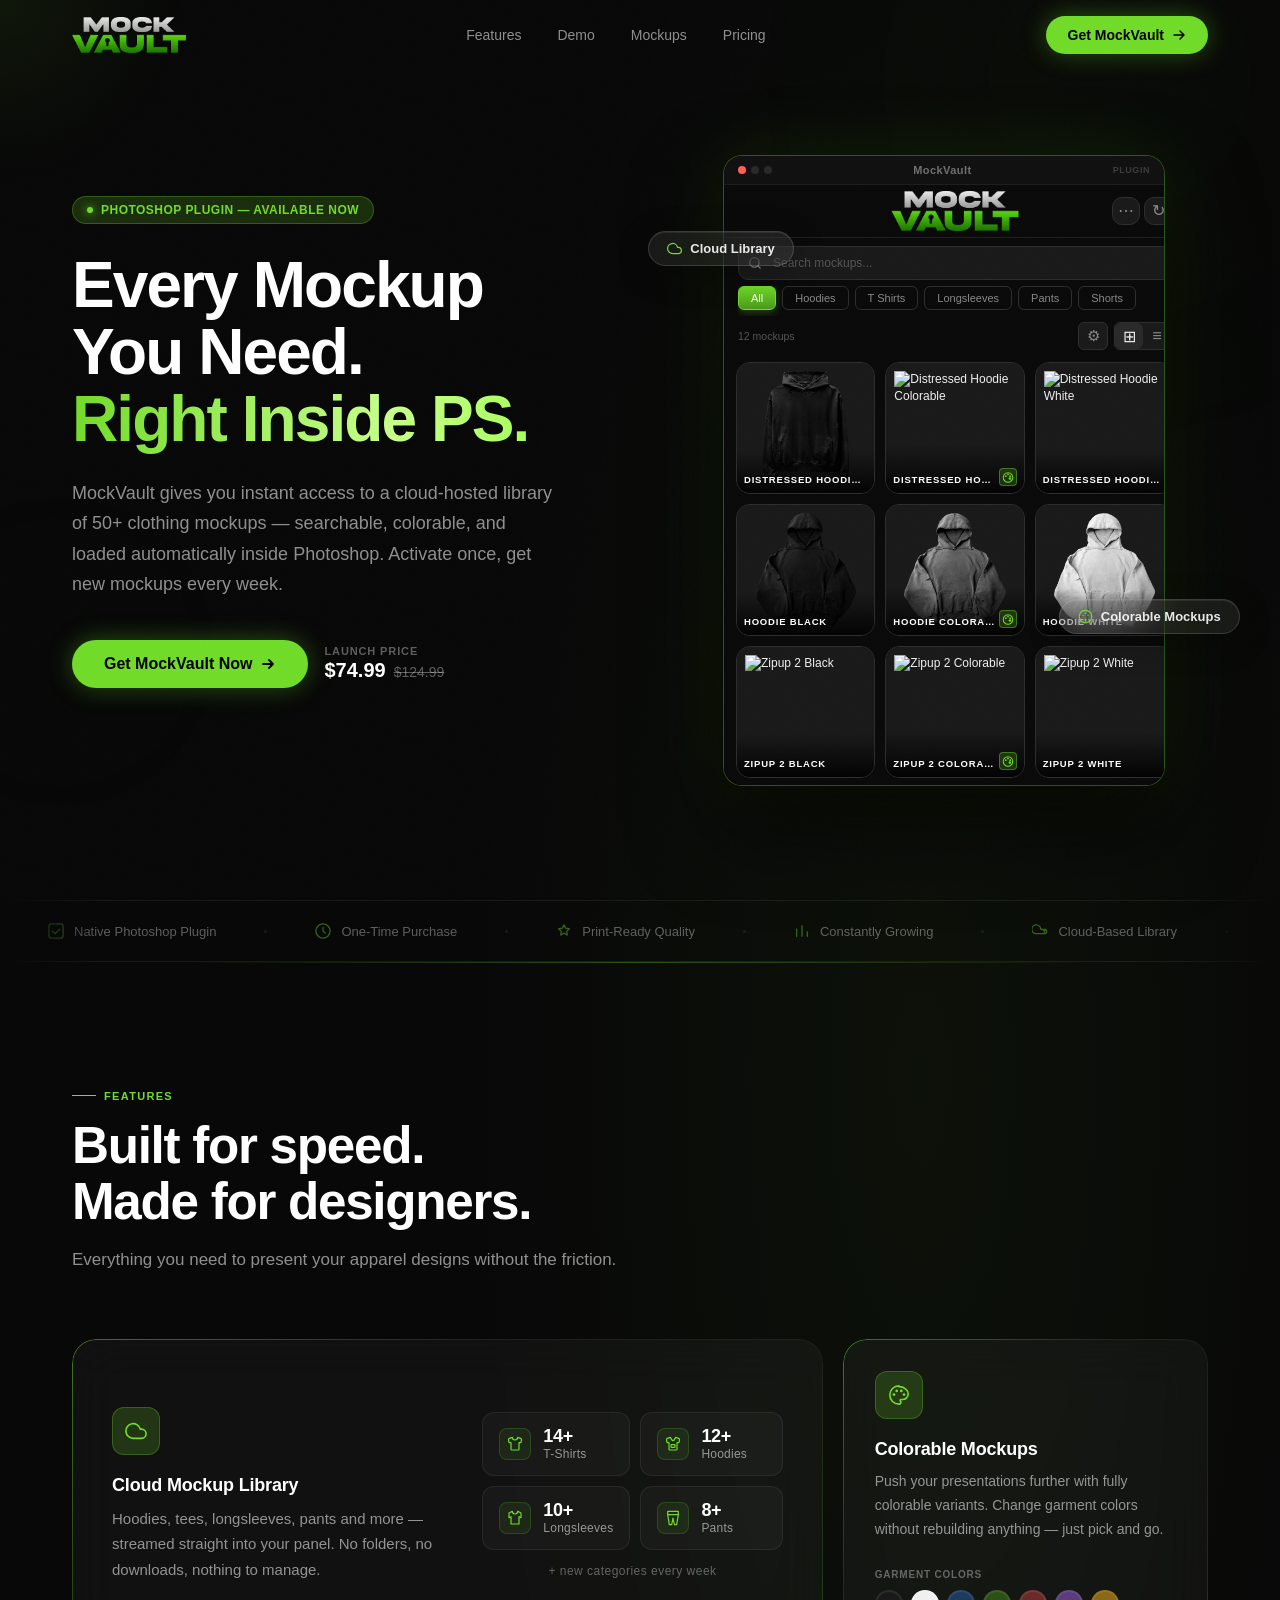
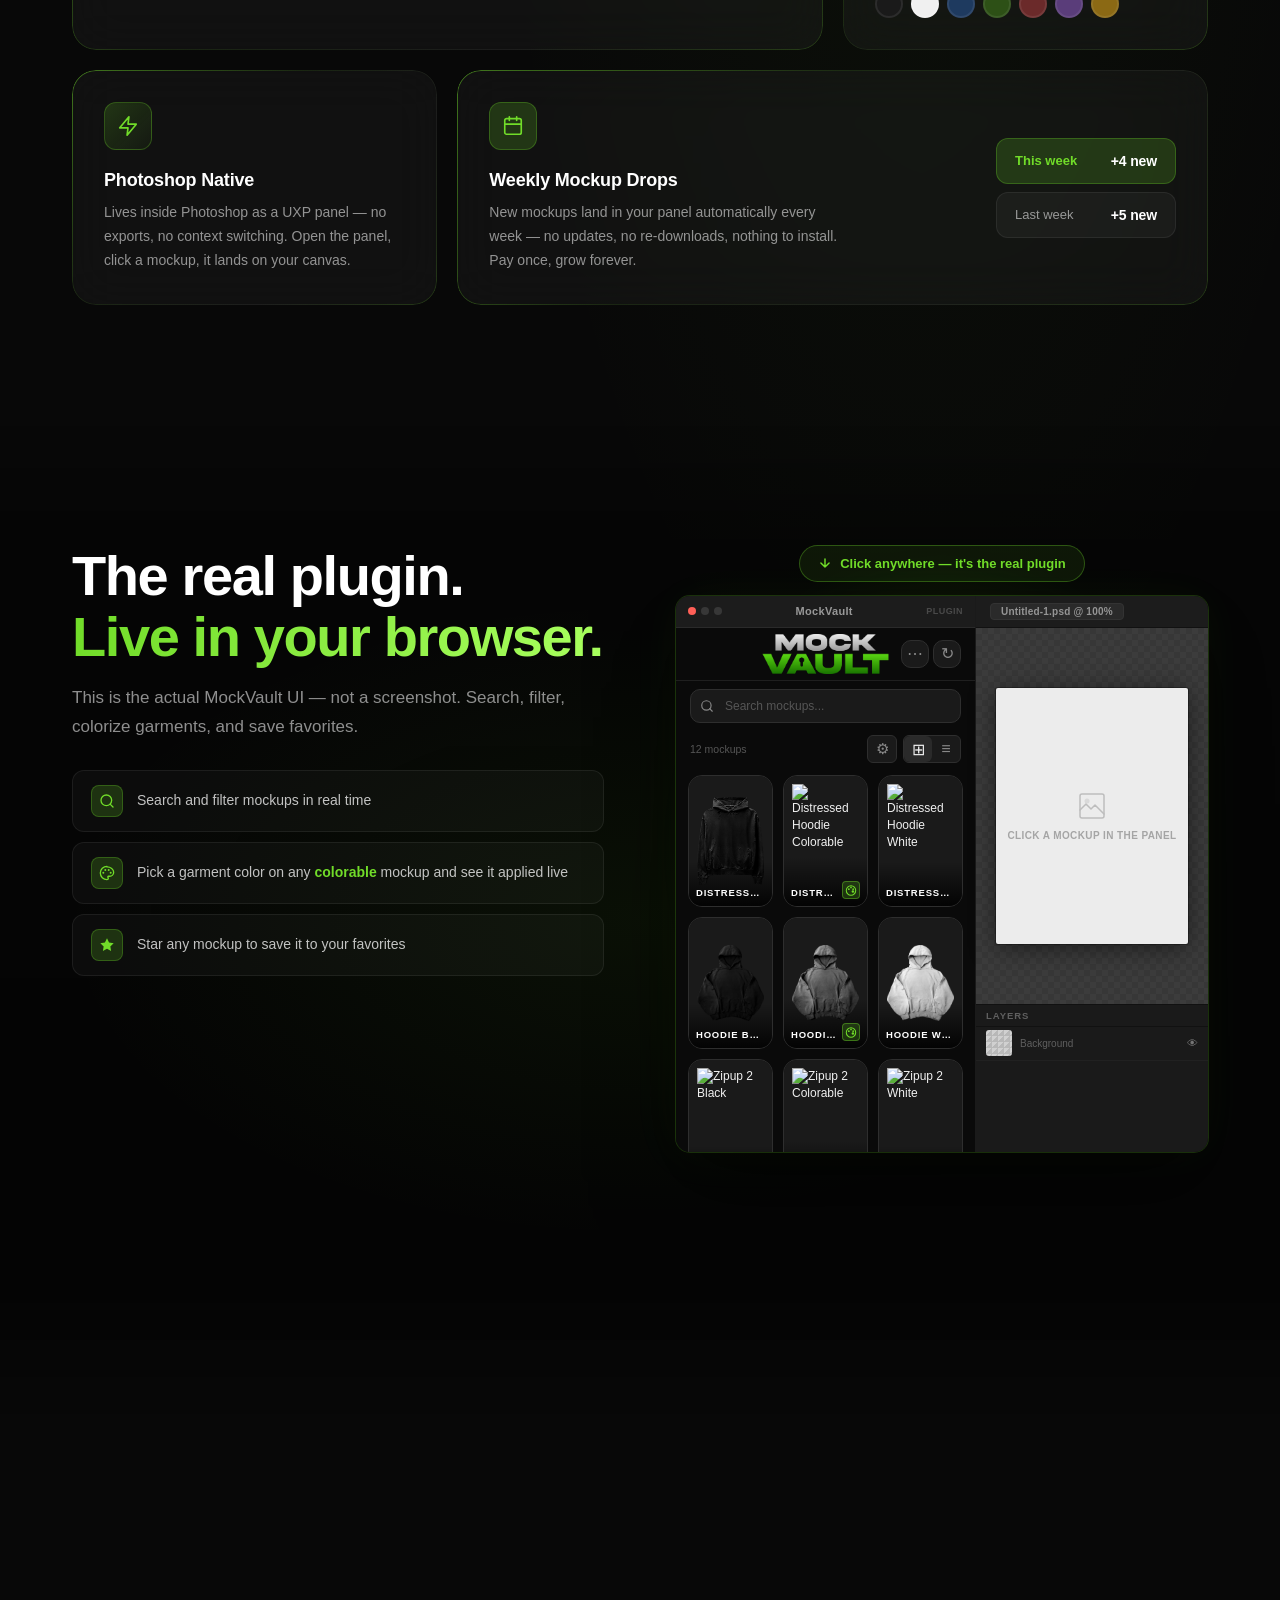
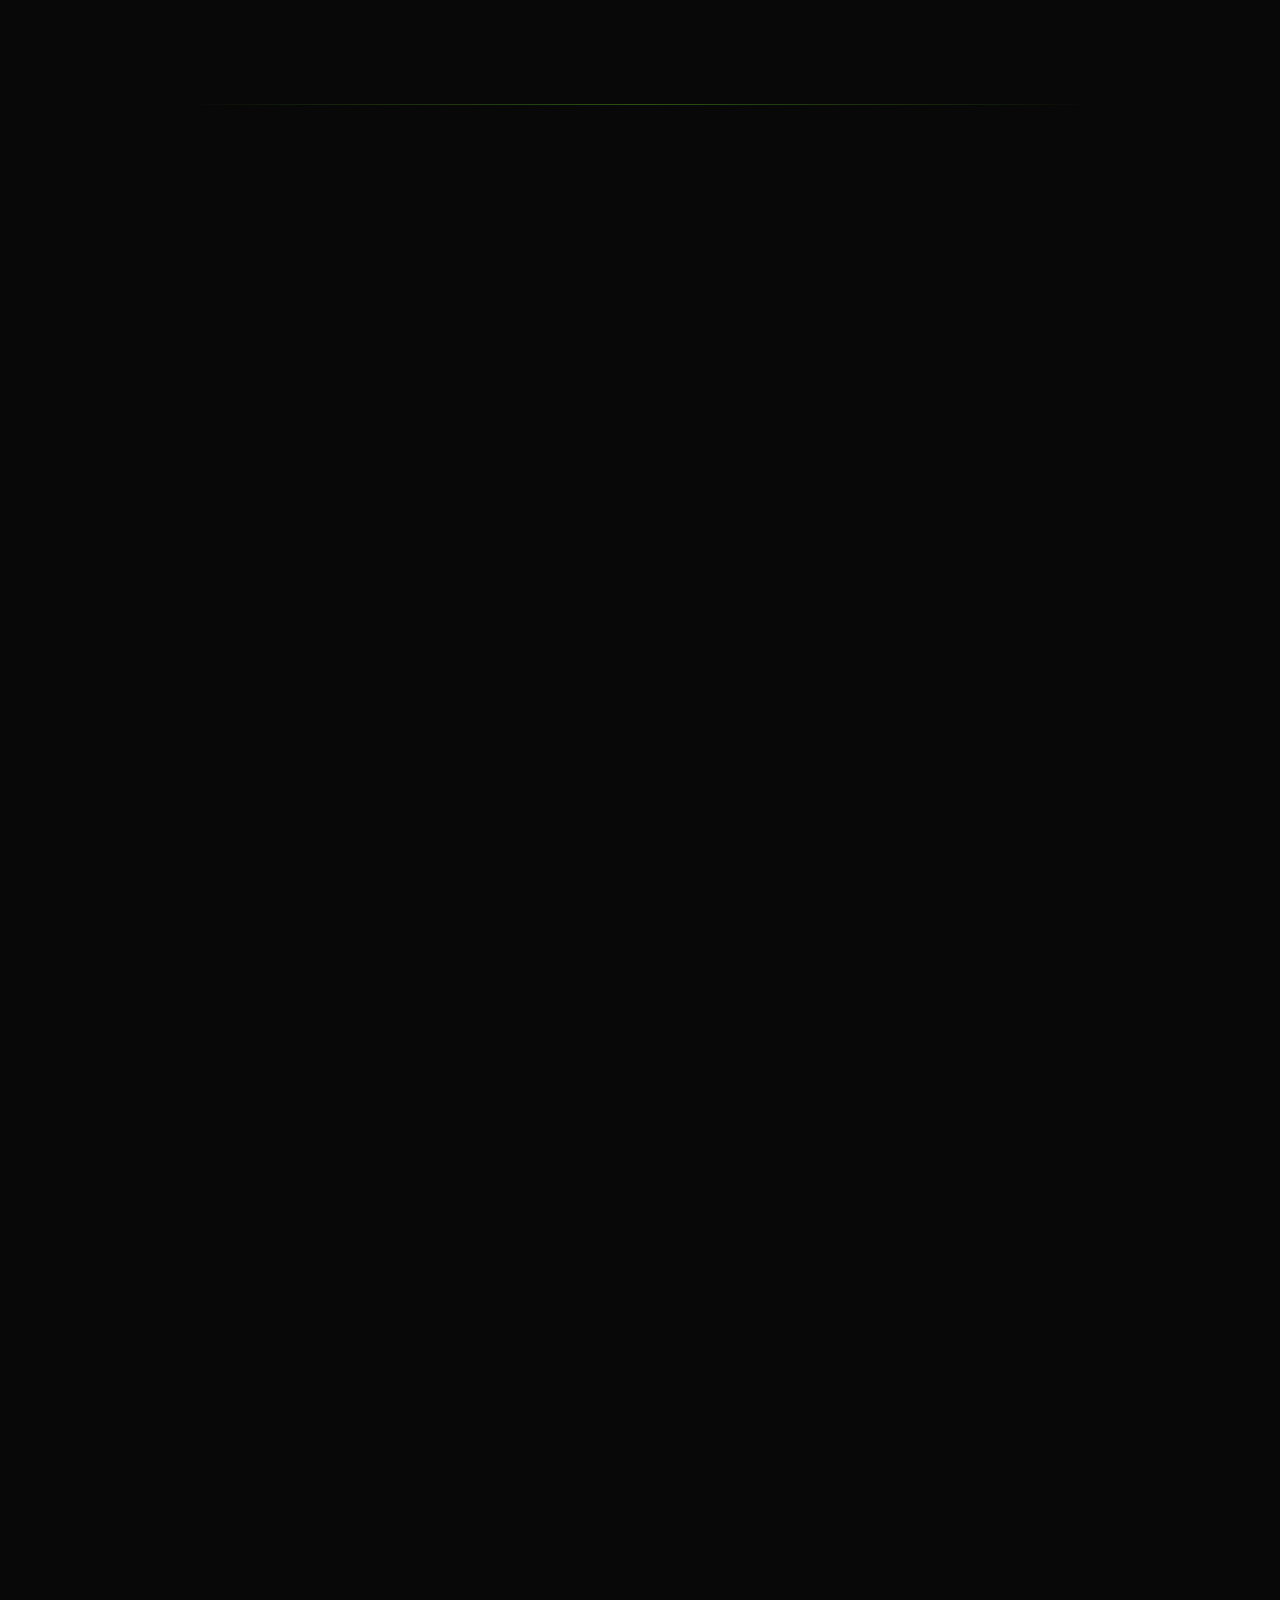
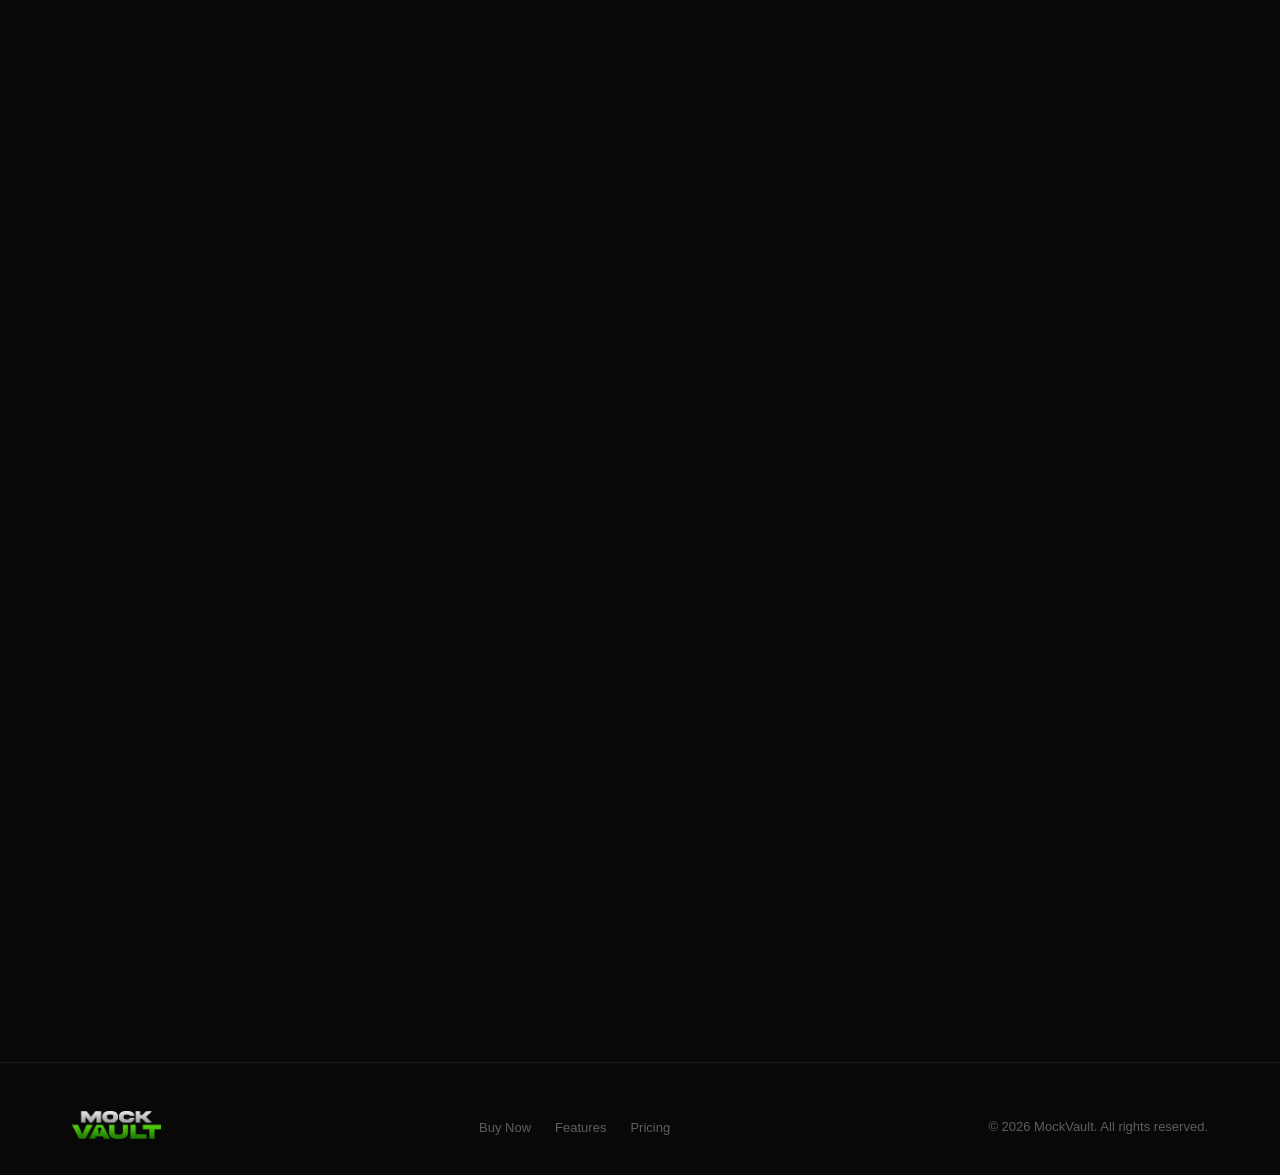
==== commit c2483fd3: "Add first-party analytics + admin dashboard tab Cookieless tracker with daily-rotating server-side a" ====
--- a/index.html
+++ b/index.html
@@ -12,6 +12,7 @@
   <link rel="icon" type="image/png" sizes="96x96"   href="/brand_assets/icon96.png">
   <link rel="icon" type="image/png" sizes="192x192" href="/brand_assets/icon192.png">
   <link rel="apple-touch-icon"      sizes="192x192" href="/brand_assets/icon192.png">
+  <script src="/assets/tracker.js" defer></script>
 
   <!-- Open Graph (Facebook, Discord, LinkedIn, etc.) -->
   <meta property="og:type" content="website">
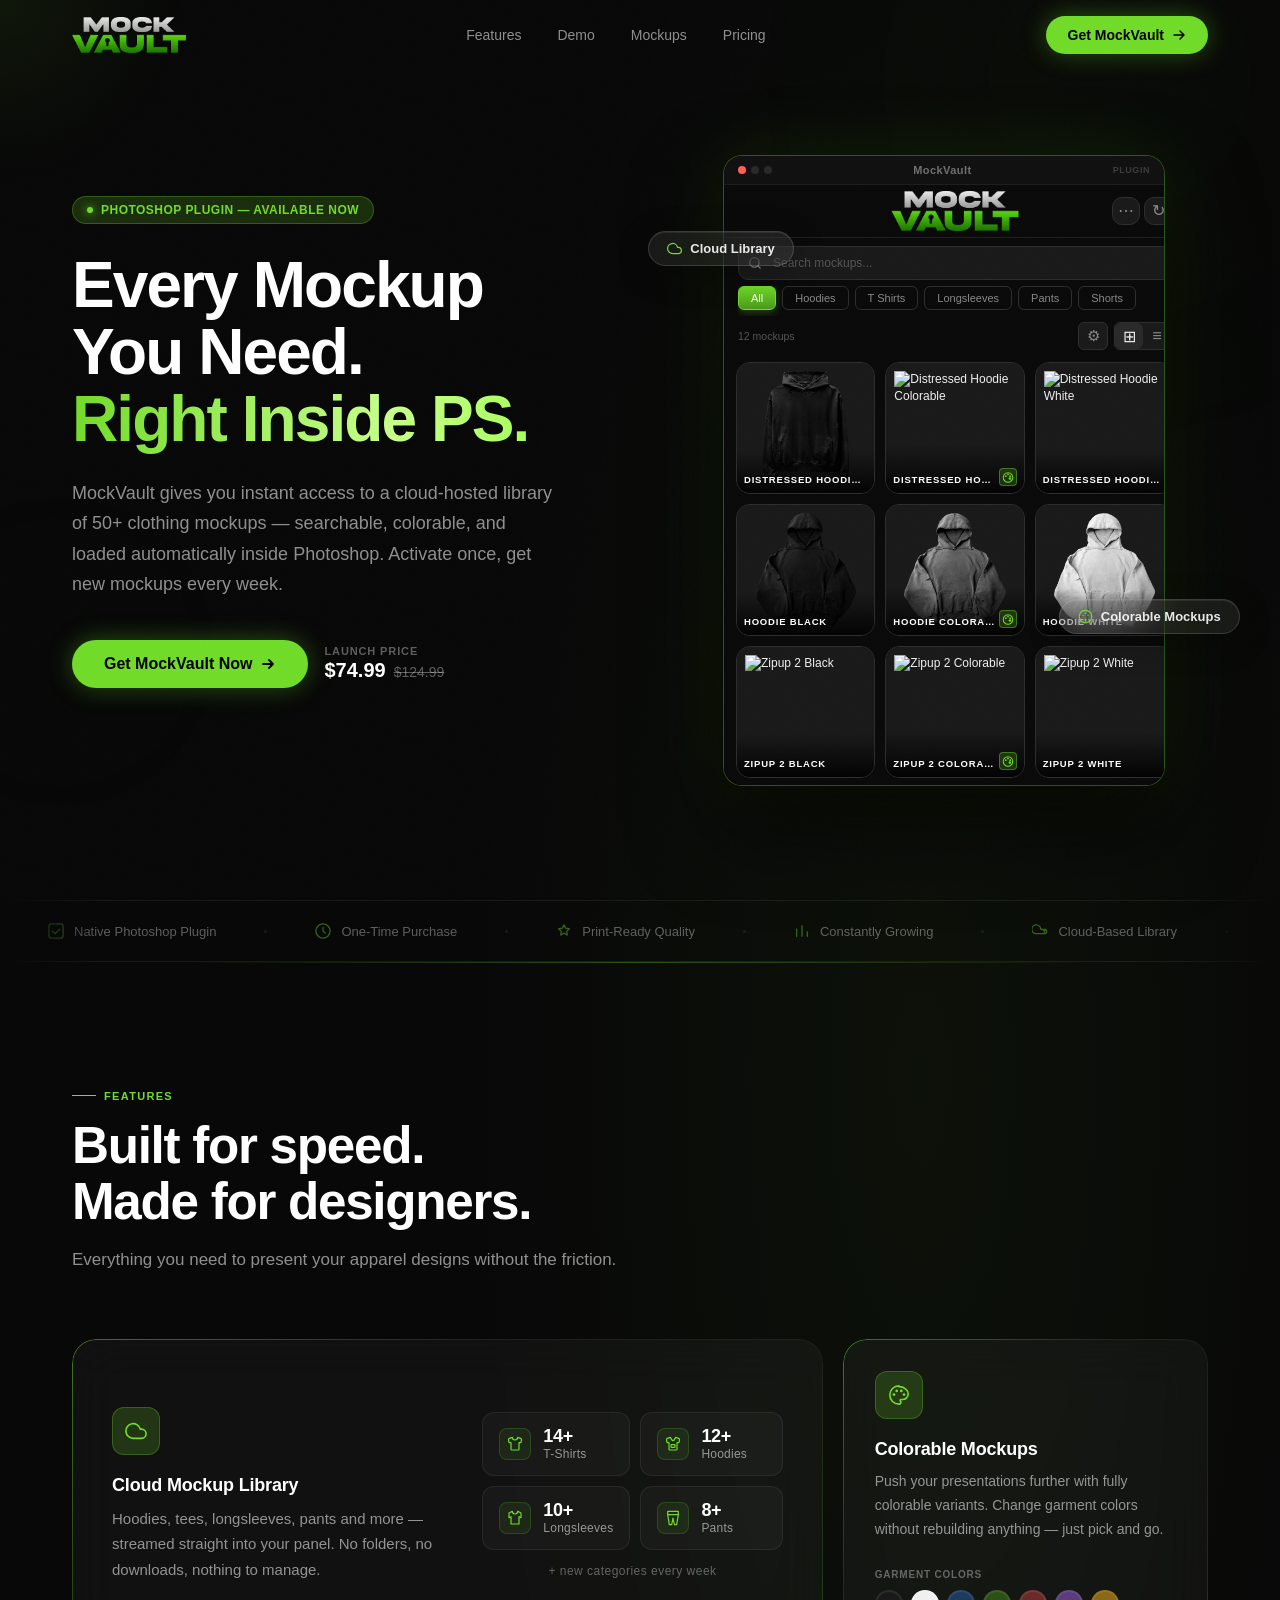
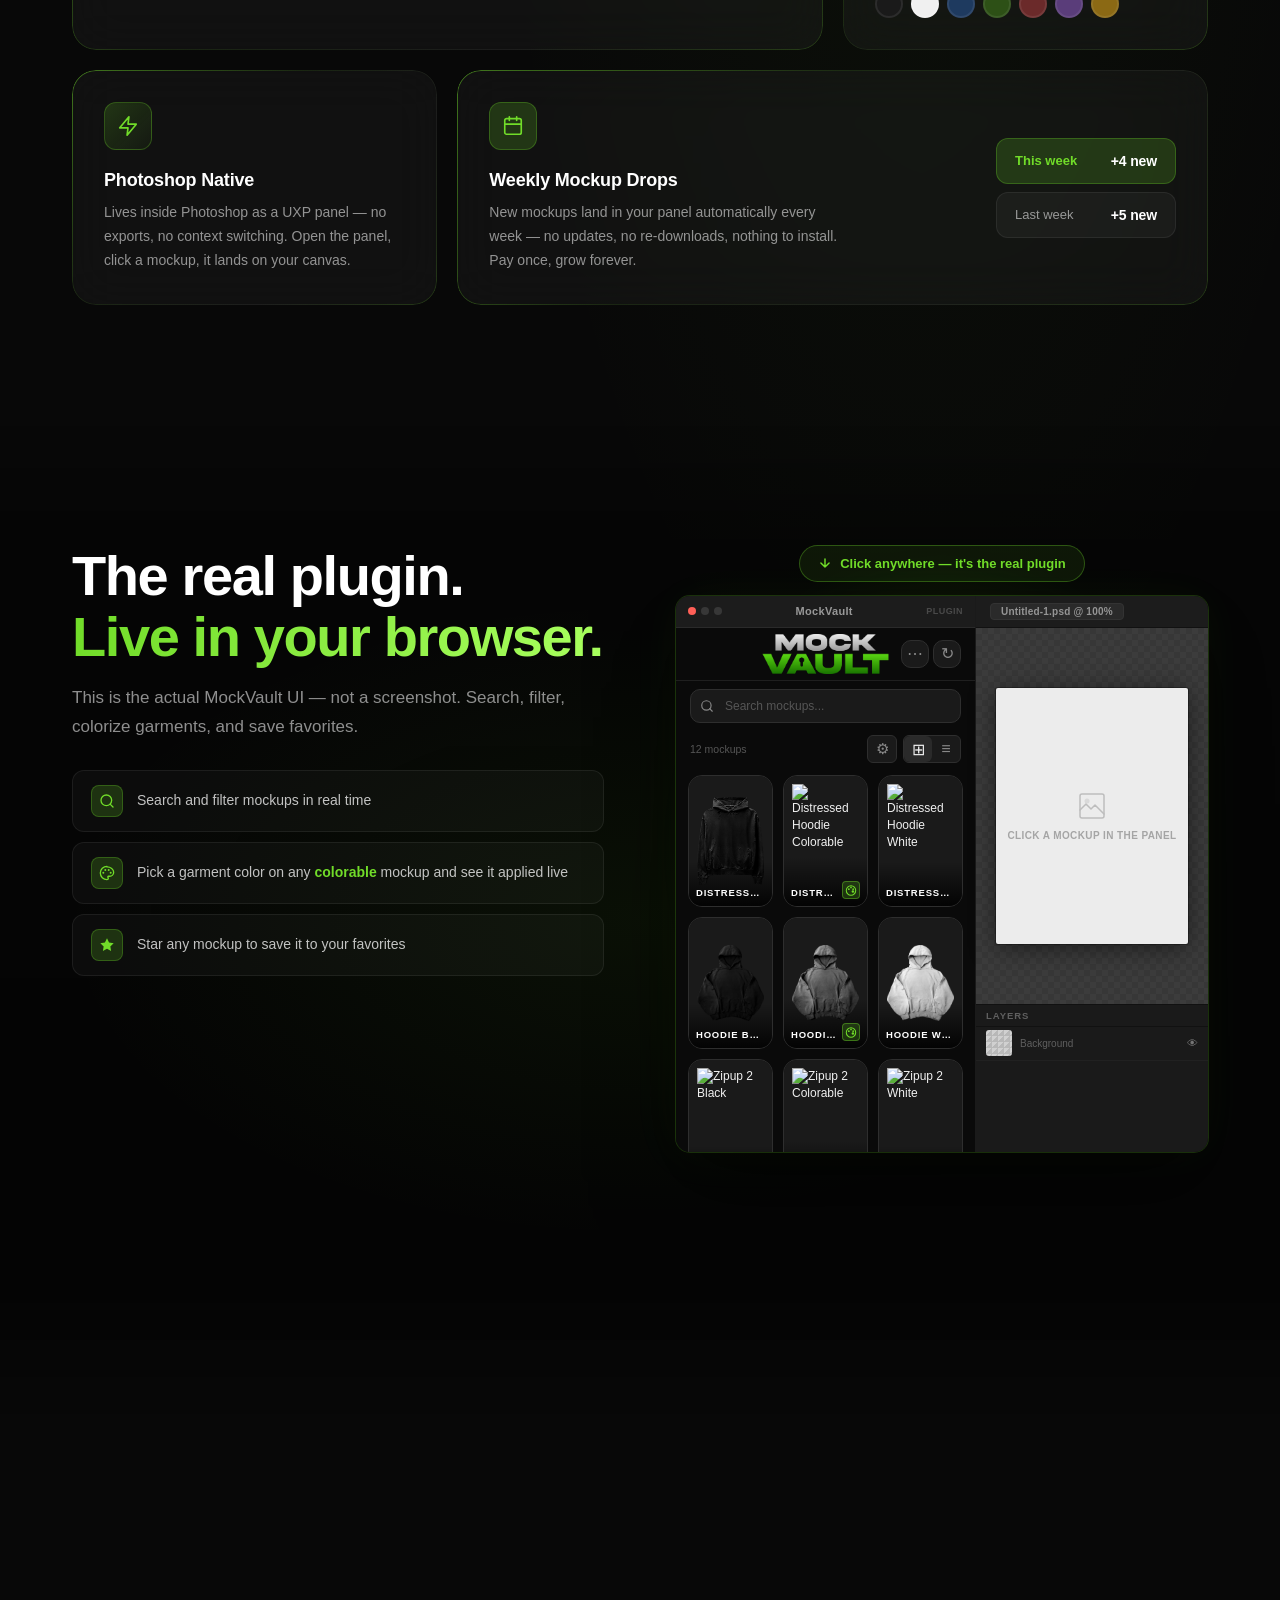
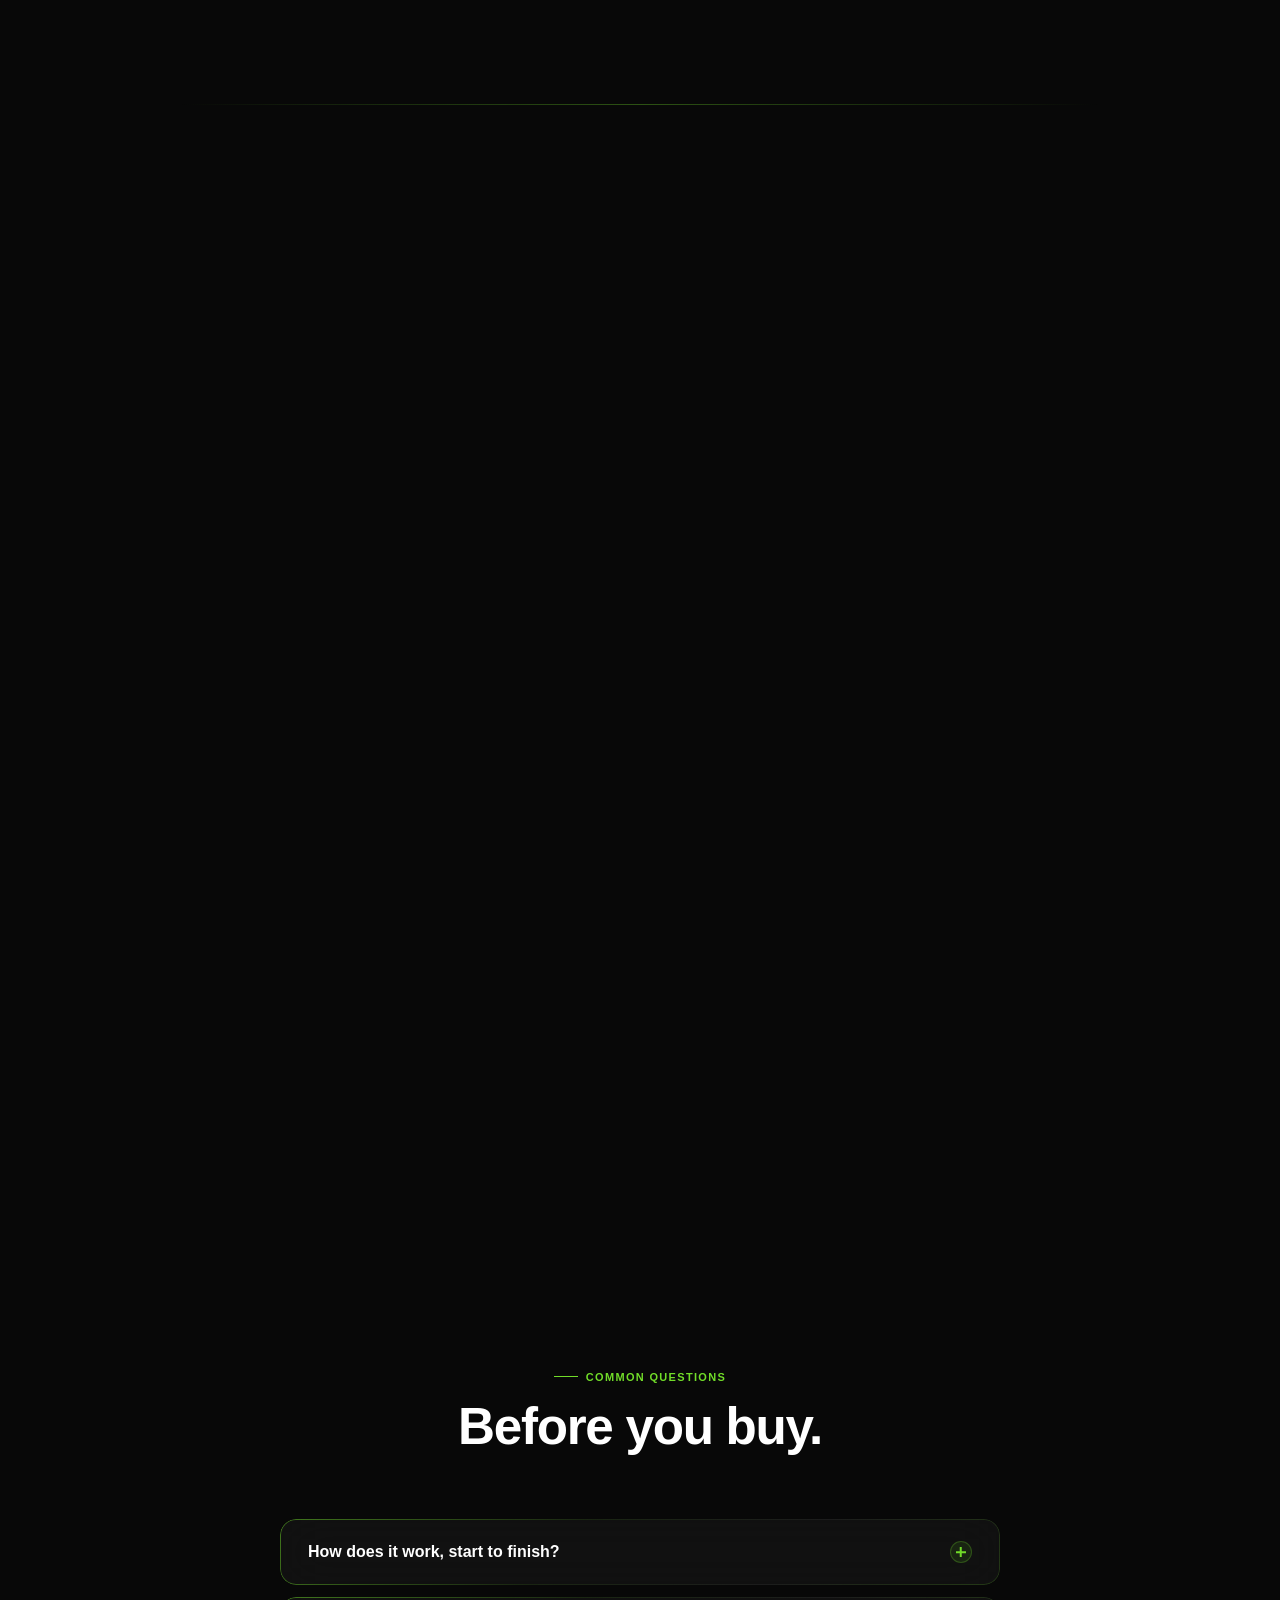
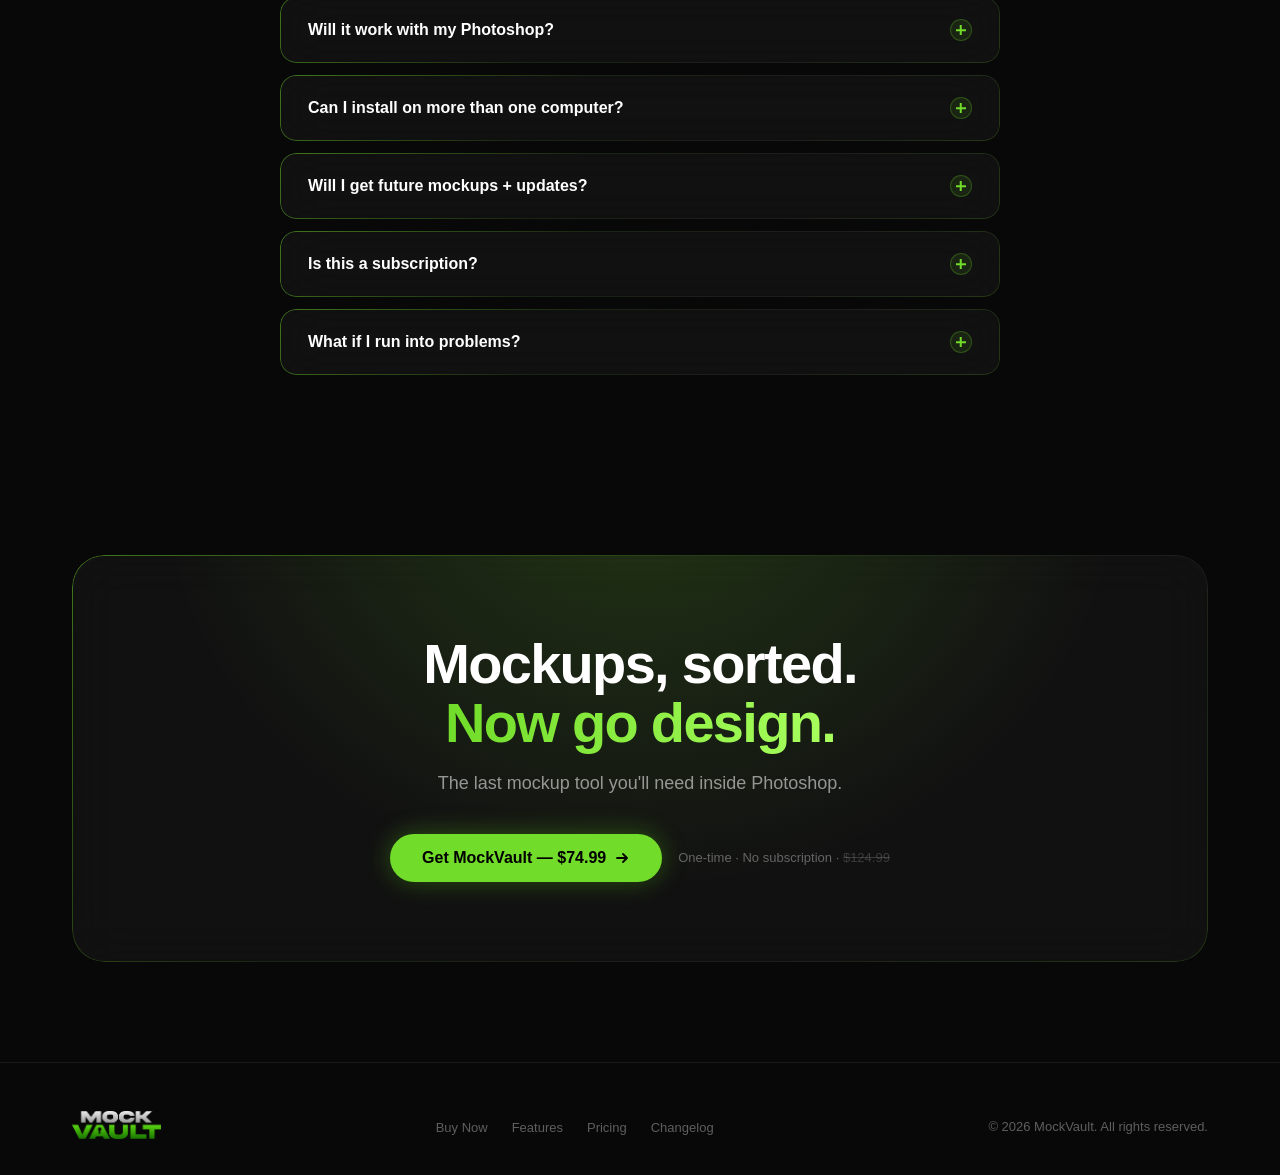
==== commit 5b3acb5e: "Add plugin releases UI and public changelog Admins can now upload .ccx builds, set version + notes, " ====
--- a/index.html
+++ b/index.html
@@ -3278,6 +3278,7 @@
           <li><a href="https://buy.stripe.com/4gMcN74Bl0T837vdJX3Ru00" onclick="fbq('track', 'InitiateCheckout', {value: 74.99, currency: 'USD'});" target="_blank" rel="noopener">Buy Now</a></li>
           <li><a href="#features">Features</a></li>
           <li><a href="#pricing">Pricing</a></li>
+          <li><a href="/changelog">Changelog</a></li>
         </ul>
 
         <p class="footer-copy">© 2026 MockVault. All rights reserved.</p>
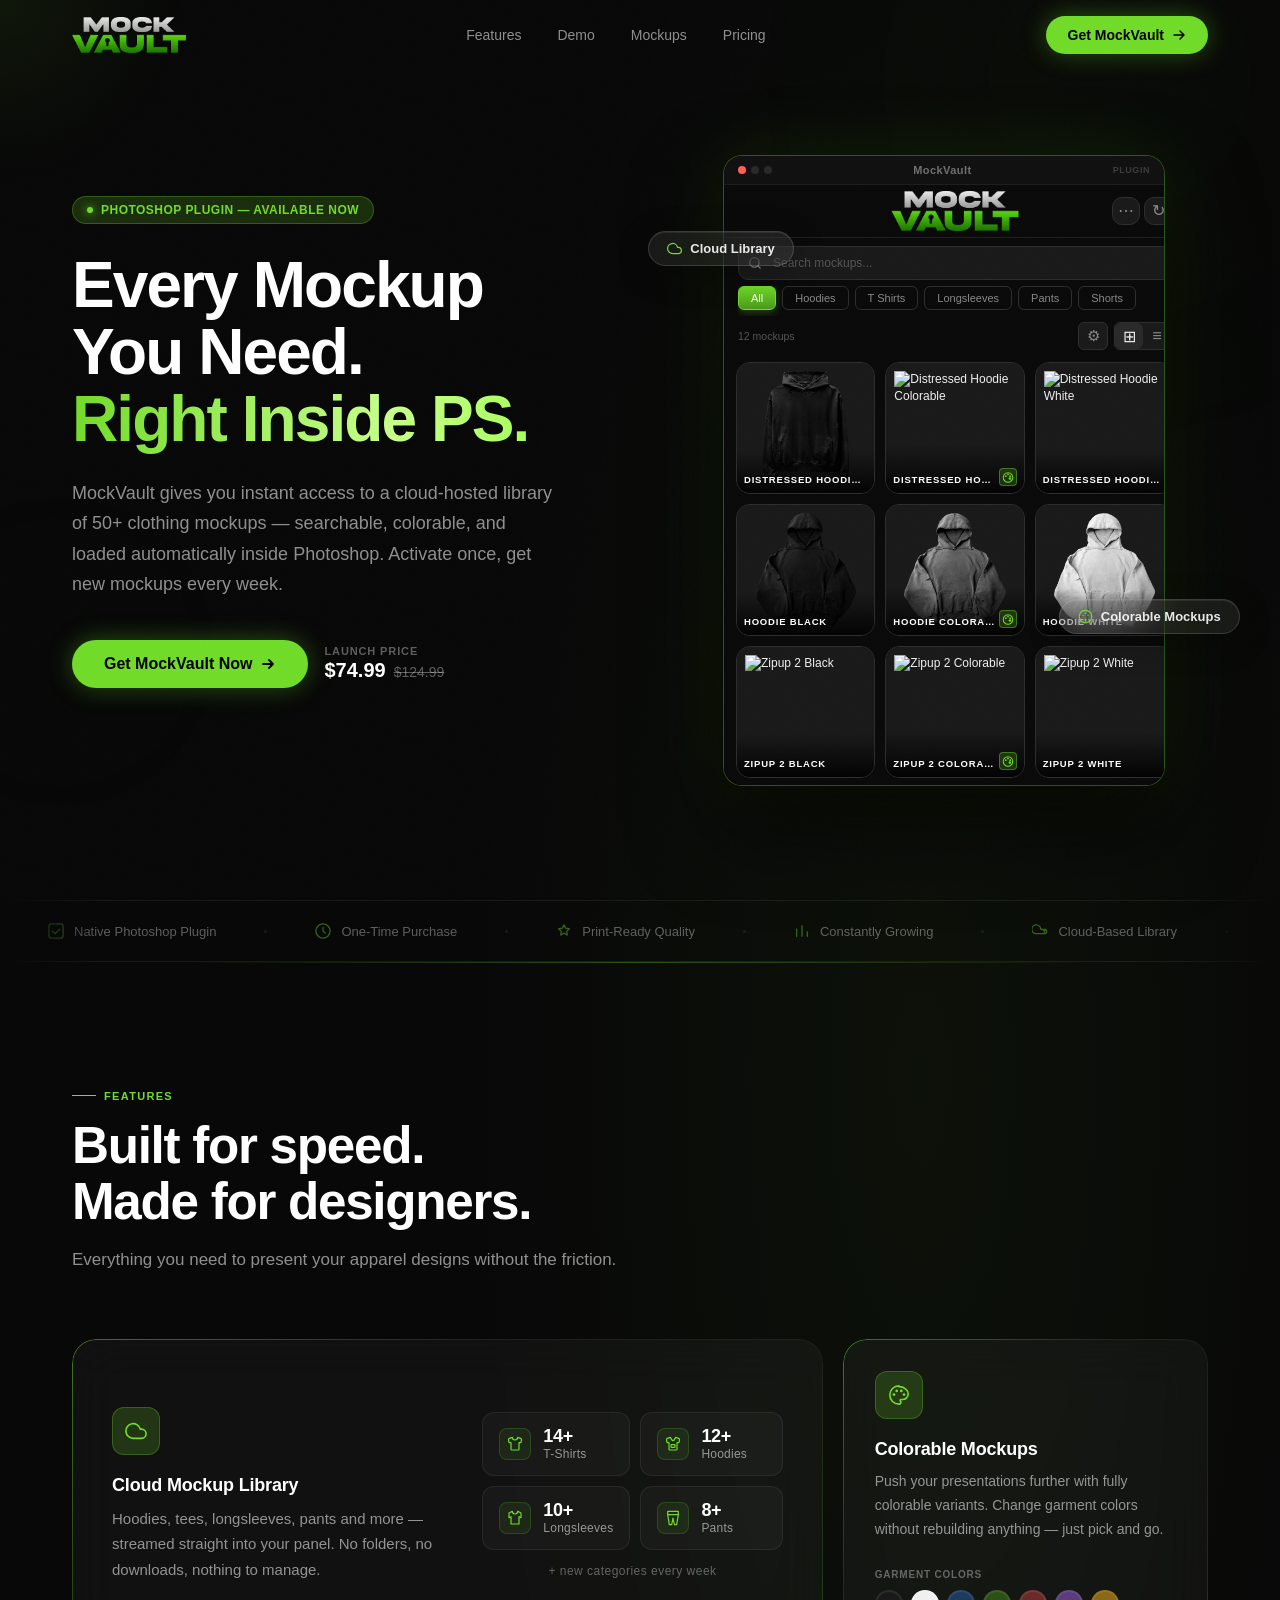
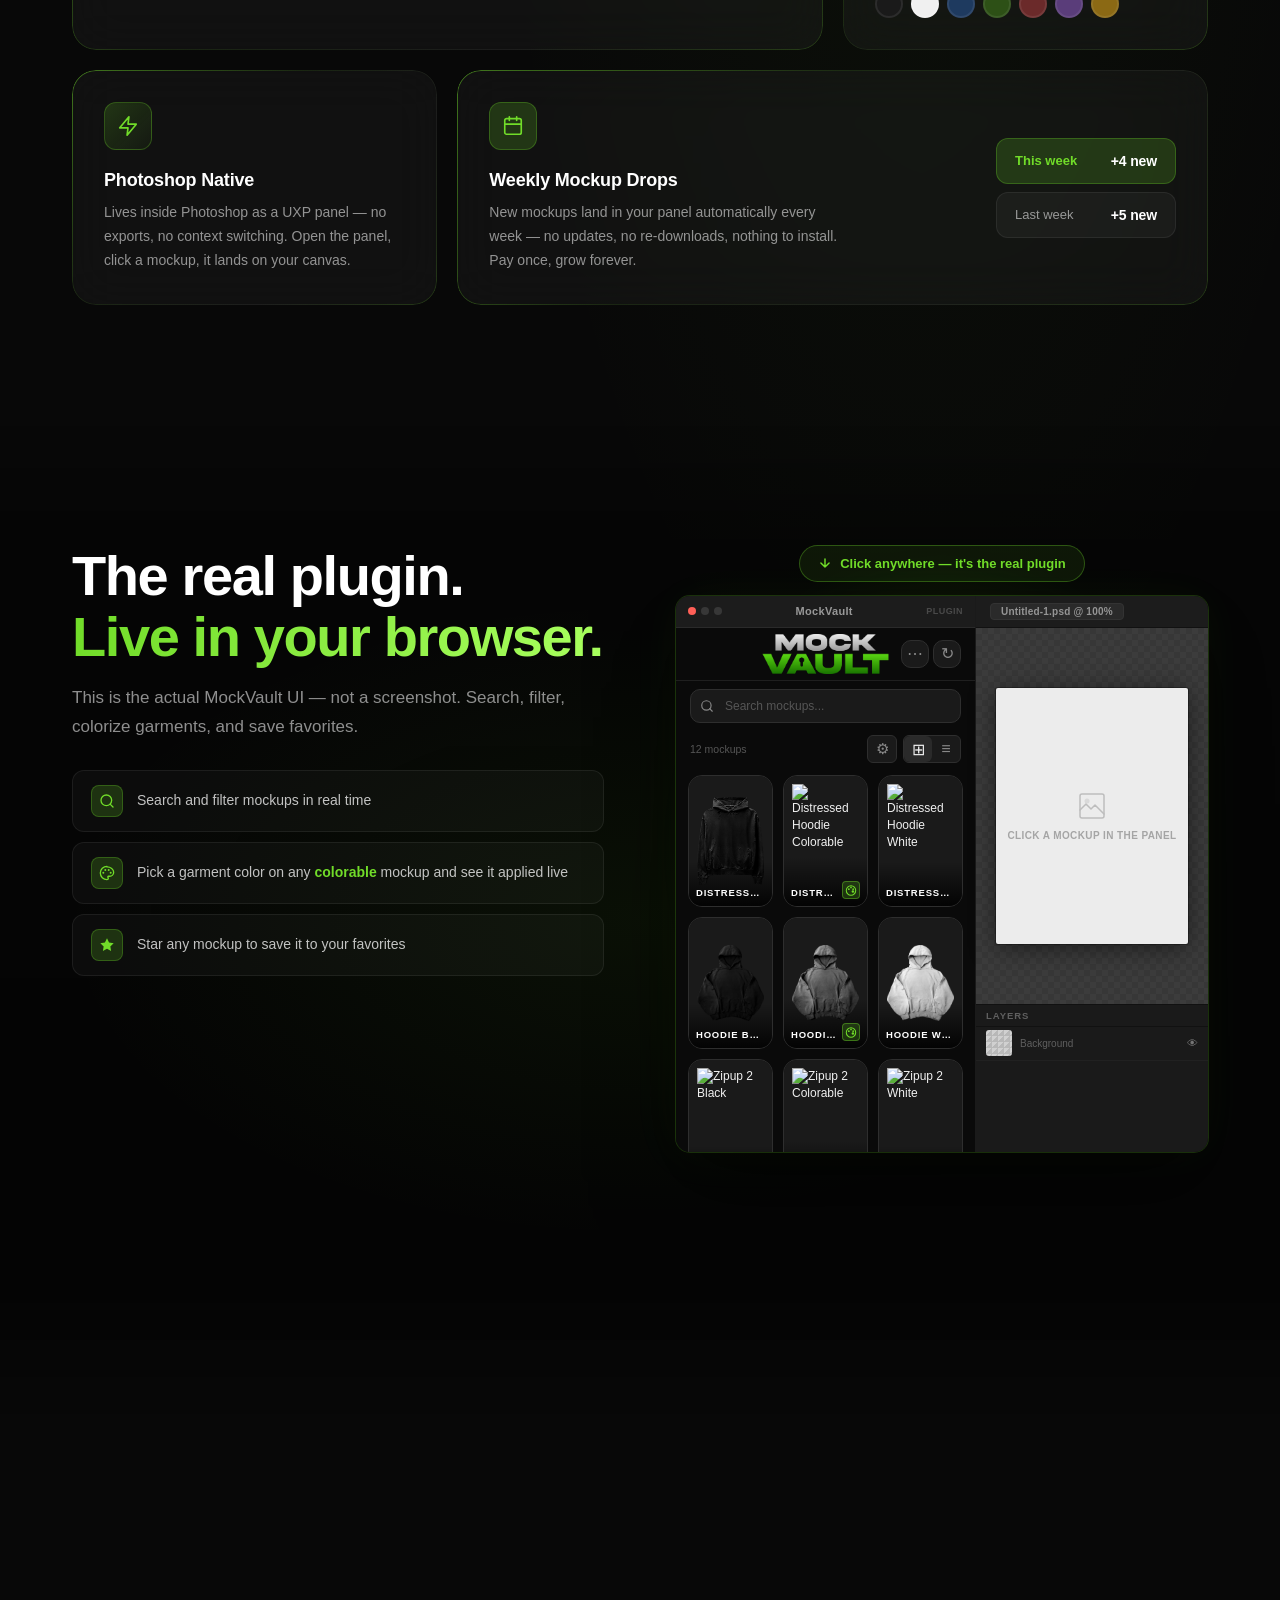
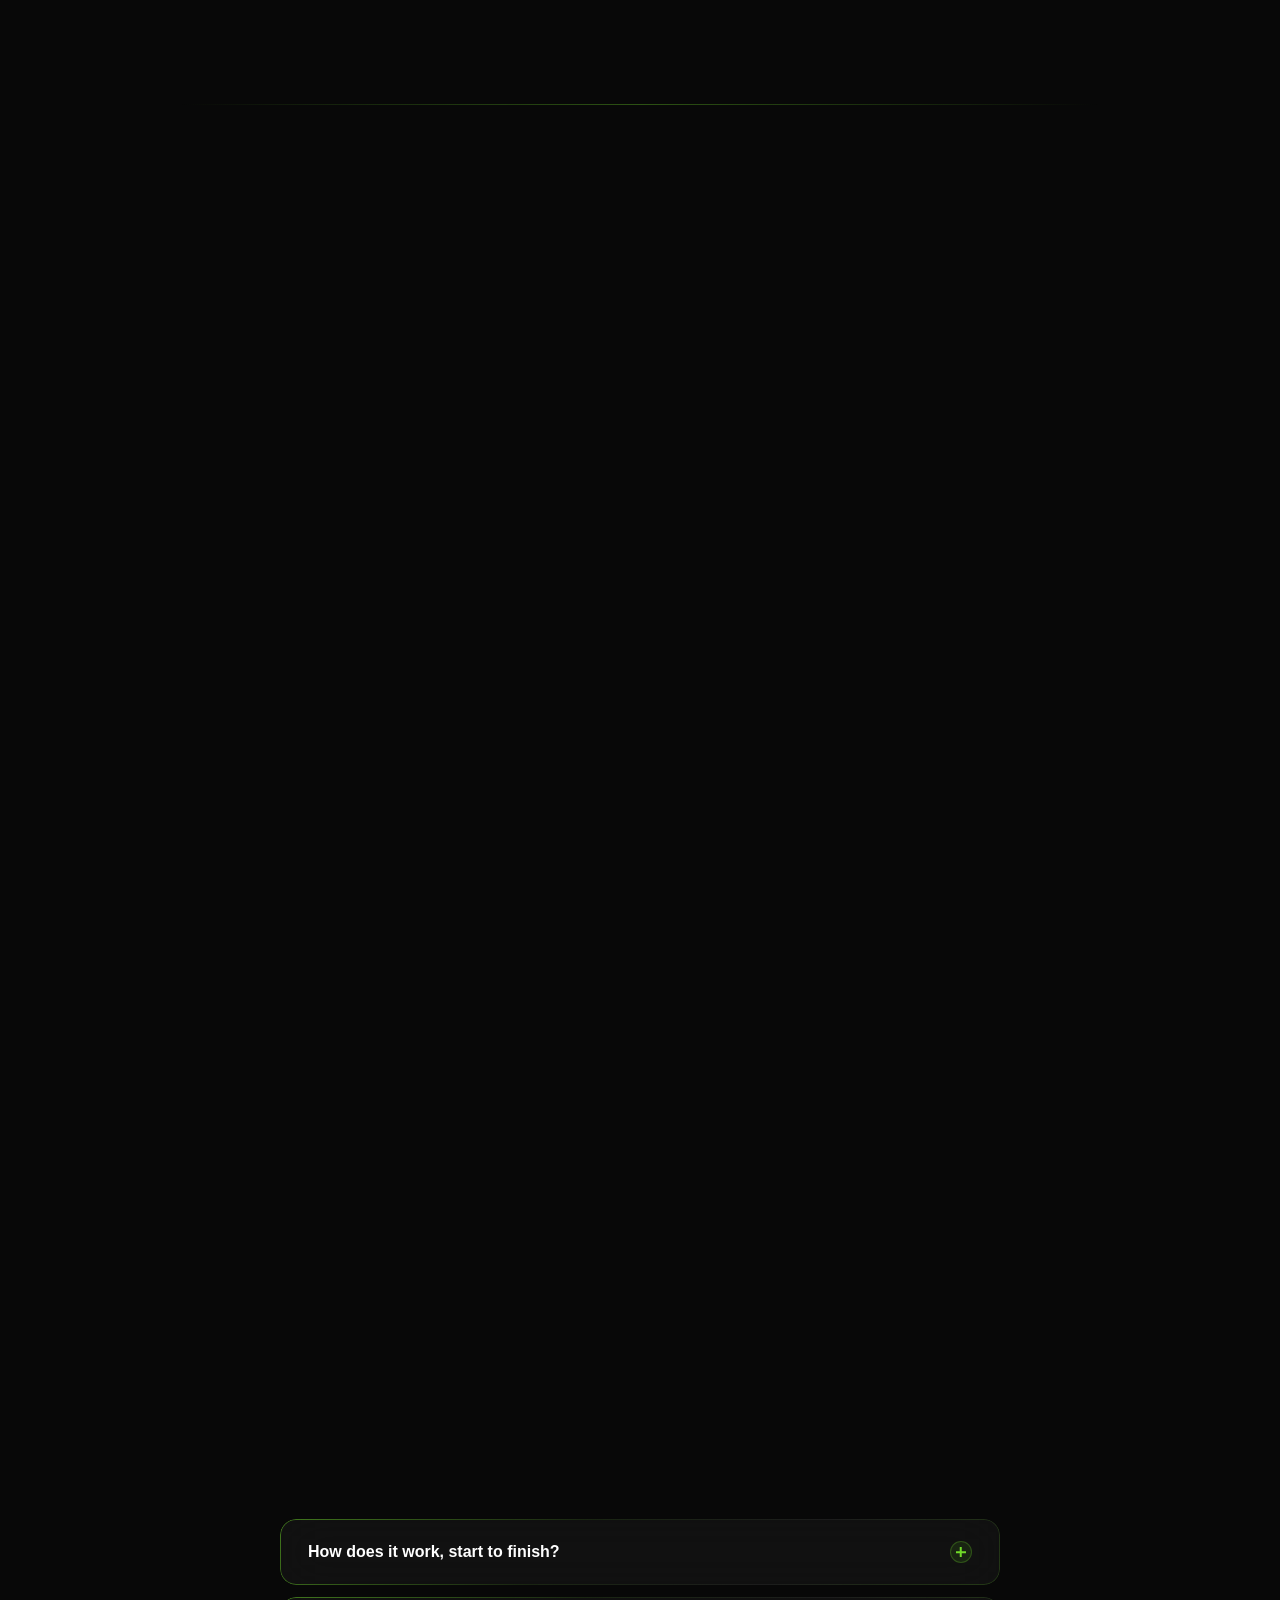
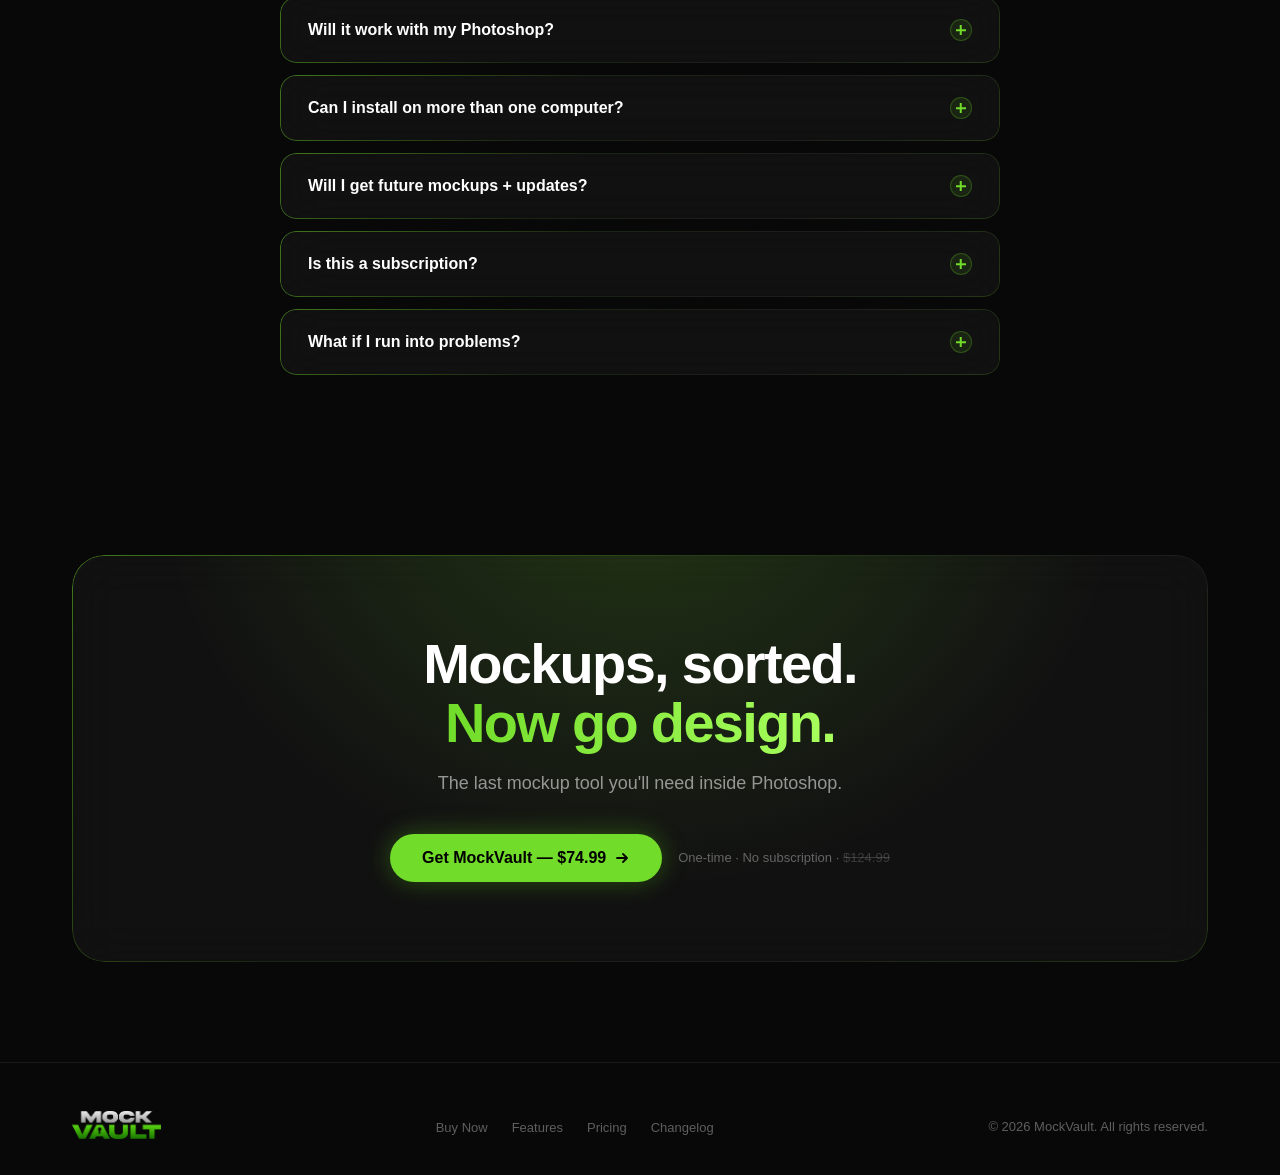
==== commit 91486f1f: "Add affiliate program for free-copy holders Free-copy holders (admin-issued or gifted licenses) can " ====
--- a/index.html
+++ b/index.html
@@ -13,6 +13,7 @@
   <link rel="icon" type="image/png" sizes="192x192" href="/brand_assets/icon192.png">
   <link rel="apple-touch-icon"      sizes="192x192" href="/brand_assets/icon192.png">
   <script src="/assets/tracker.js" defer></script>
+  <script src="/assets/affiliate.js" defer></script>
 
   <!-- Open Graph (Facebook, Discord, LinkedIn, etc.) -->
   <meta property="og:type" content="website">
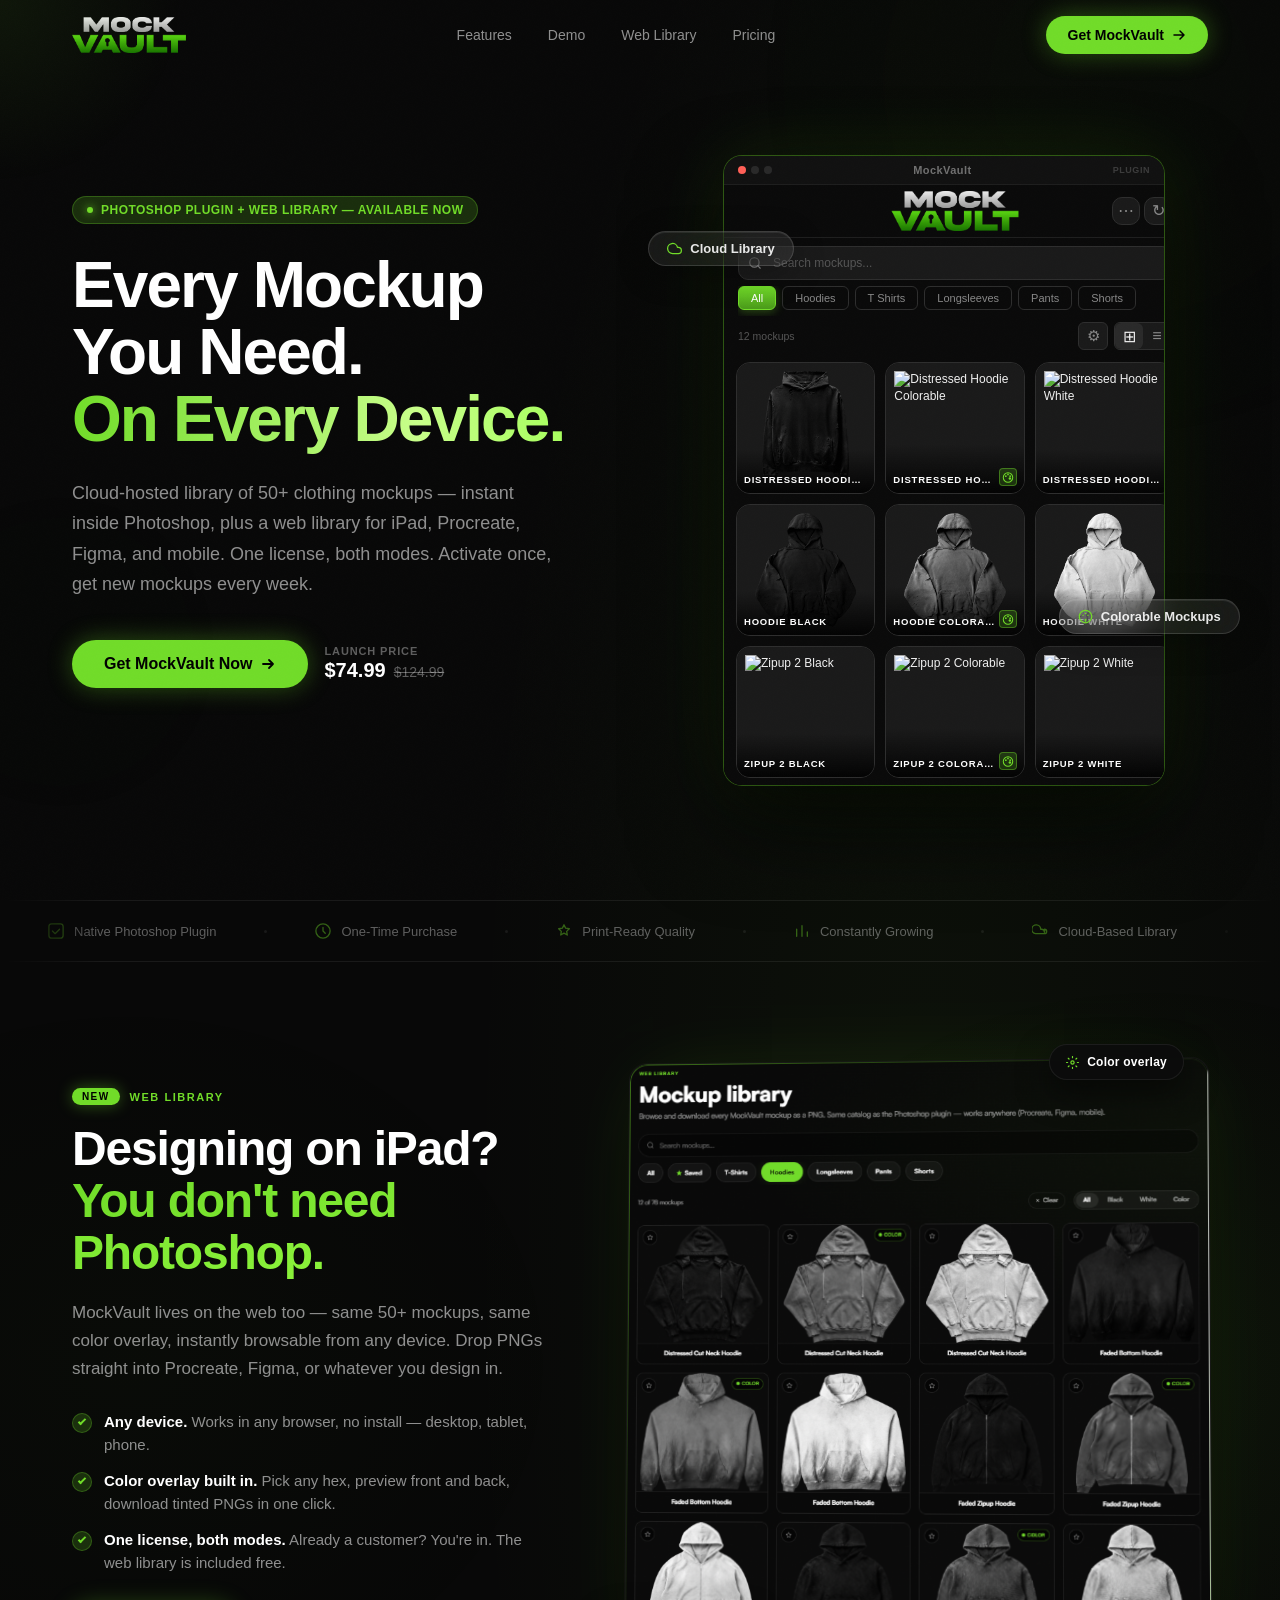
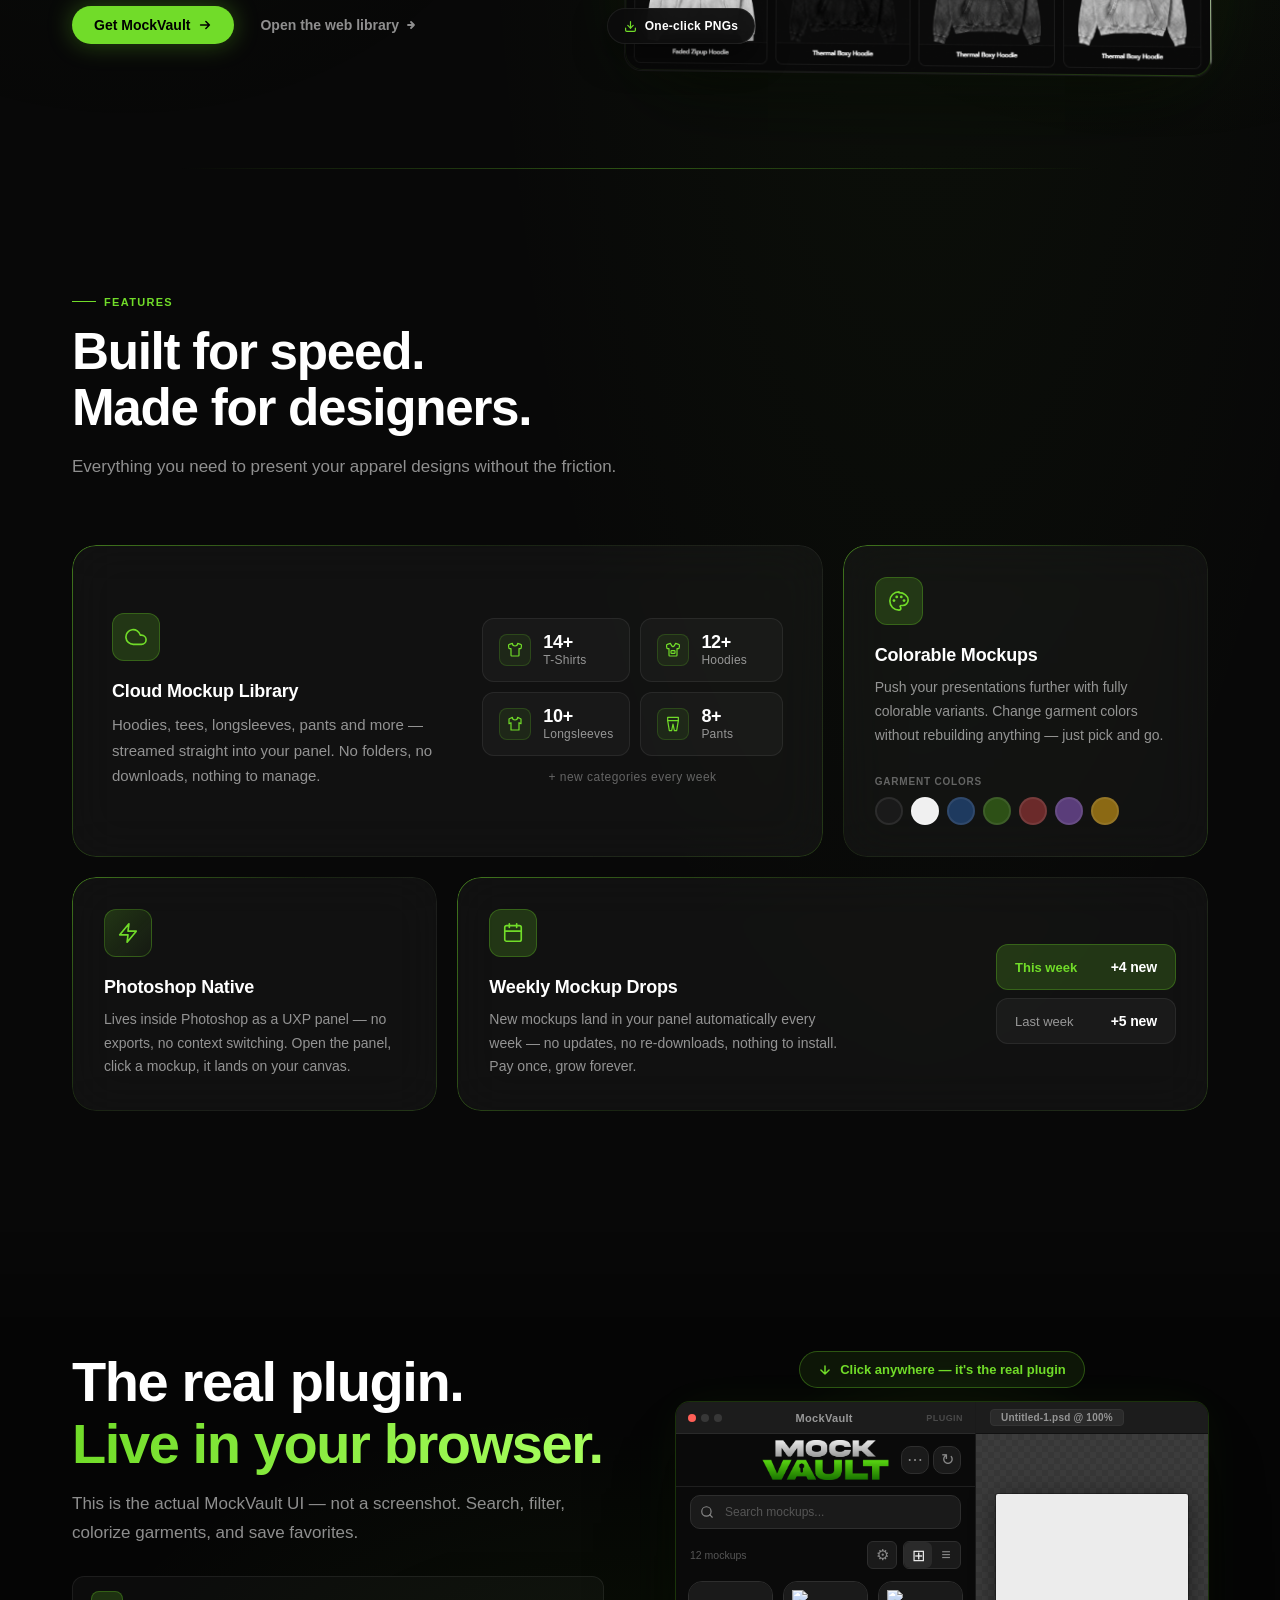
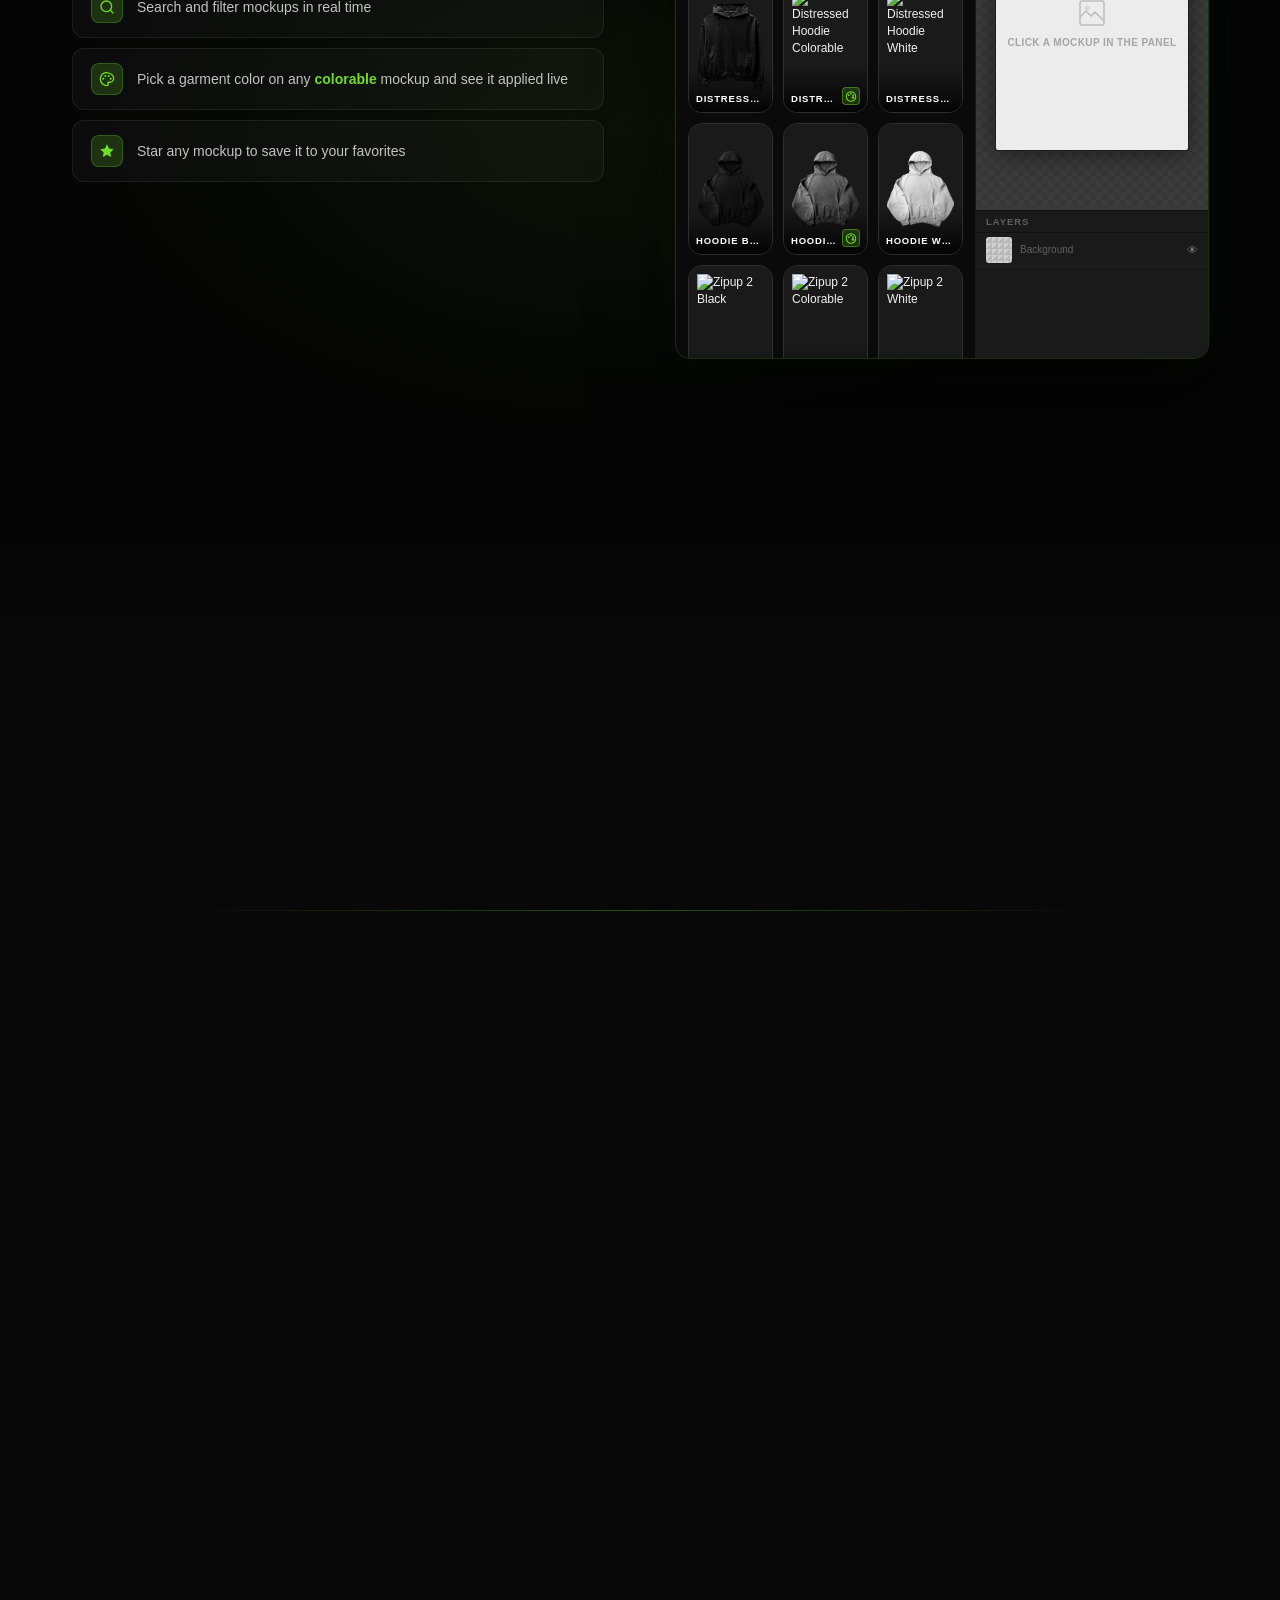
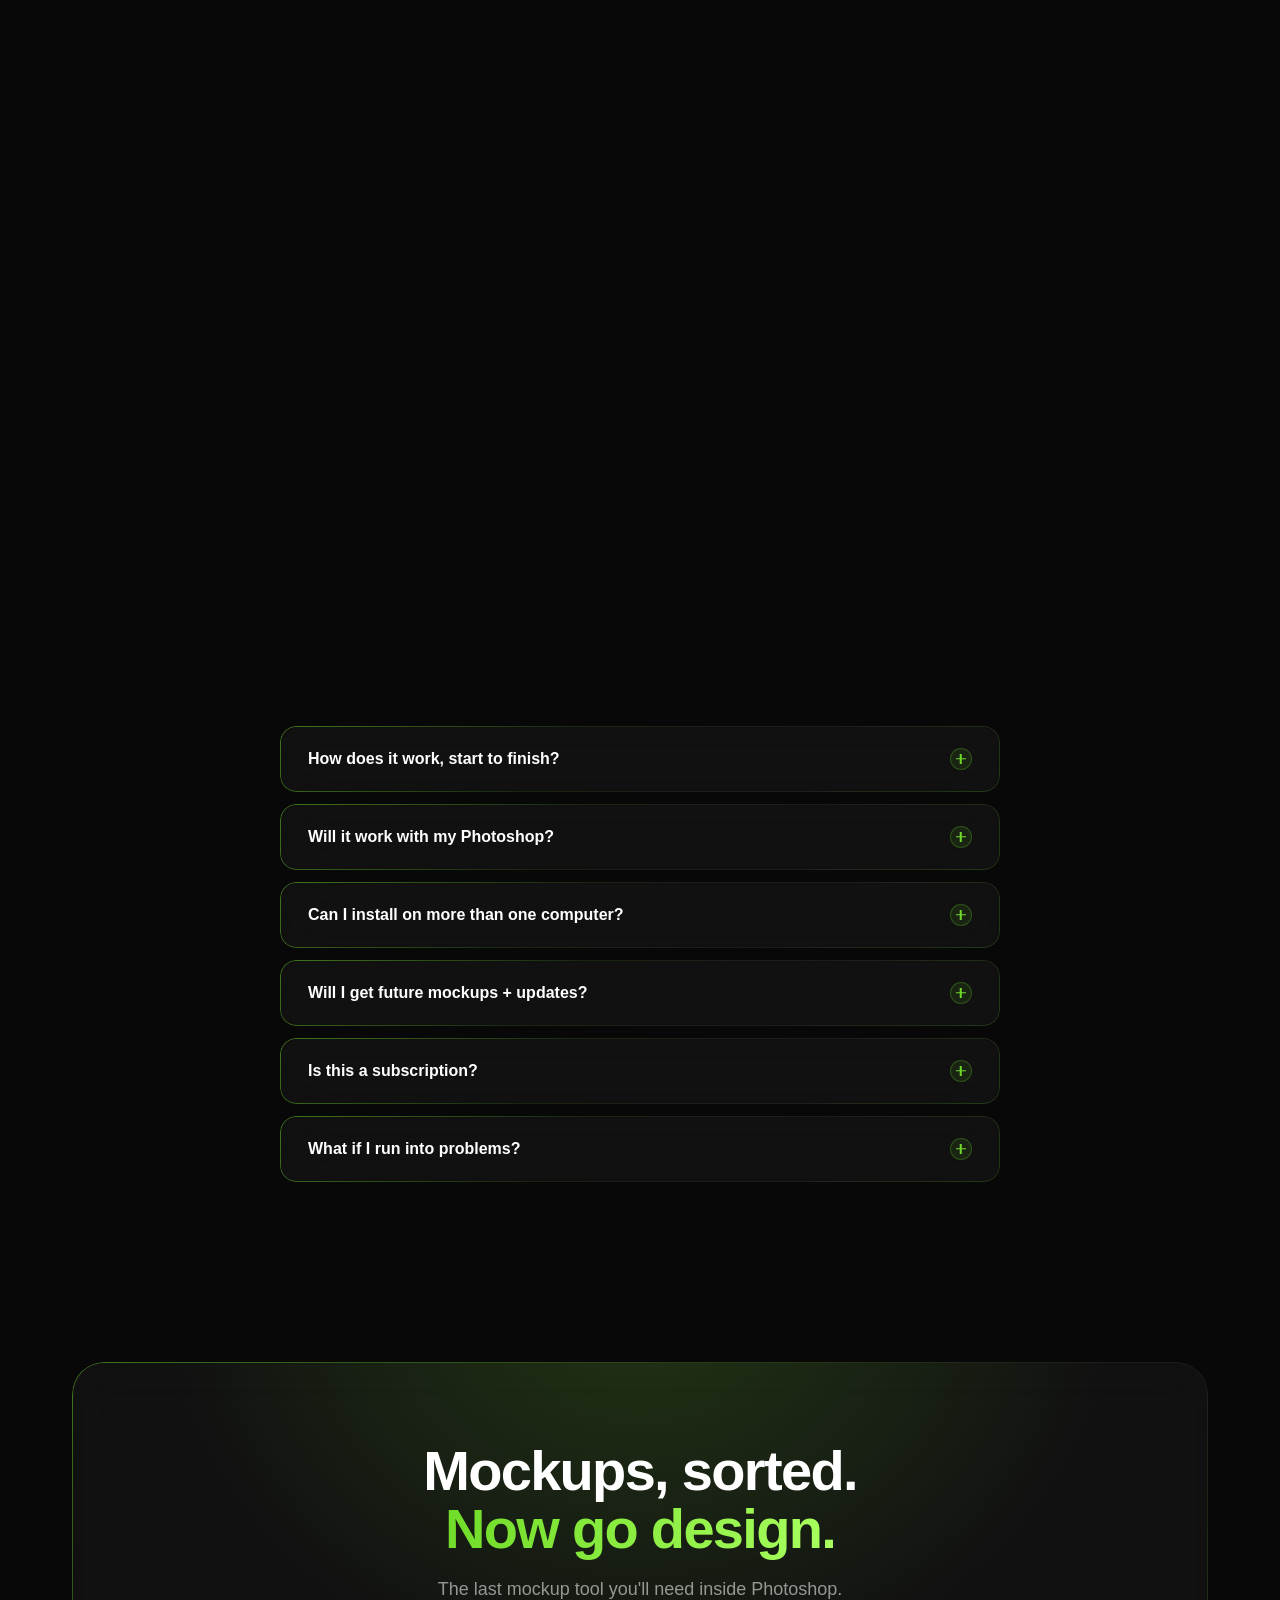
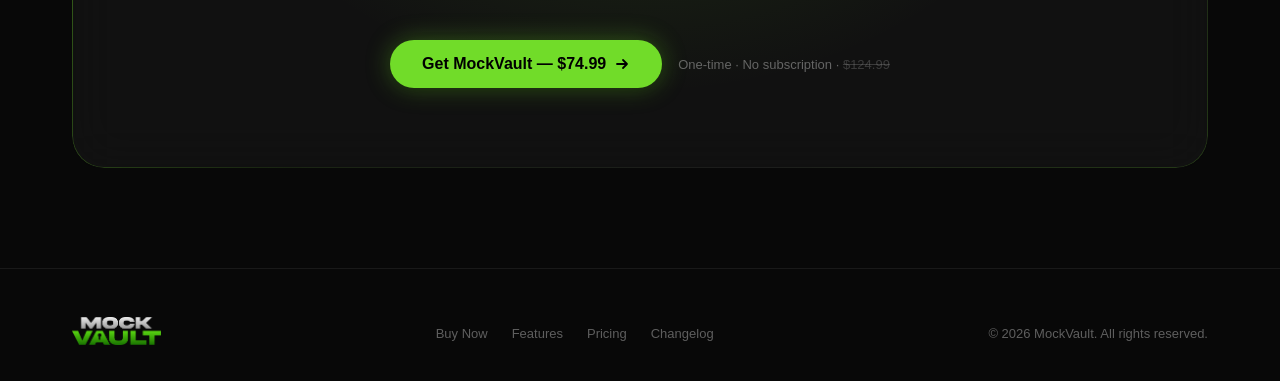
==== commit dc54c67d: "Landing: announce web library — hero refresh + dedicated section Hero (Option A — universality angle" ====
--- a/index.html
+++ b/index.html
@@ -728,6 +728,224 @@
 
     .section-header.centered .section-subtitle {
       margin: 0 auto;
+    }
+
+    /* ─── WEB LIBRARY SECTION ───────────────────────────────── */
+    .web-library-section {
+      padding: 96px 0;
+      position: relative;
+      overflow: hidden;
+    }
+    .web-library-section::before {
+      content: '';
+      position: absolute;
+      inset: 0;
+      background:
+        radial-gradient(ellipse 60% 80% at 90% 50%, rgba(113,220,41,0.05) 0%, transparent 60%),
+        radial-gradient(ellipse 60% 80% at 10% 50%, rgba(113,220,41,0.02) 0%, transparent 60%);
+      pointer-events: none;
+      z-index: 0;
+    }
+    .web-library-section .container { position: relative; z-index: 1; }
+
+    .wl-grid {
+      display: grid;
+      grid-template-columns: minmax(0, 0.9fr) minmax(0, 1.1fr);
+      gap: 72px;
+      align-items: center;
+    }
+    .wl-content { max-width: 520px; }
+    .wl-tag {
+      display: inline-flex;
+      align-items: center;
+      gap: 10px;
+      margin-bottom: 18px;
+    }
+    .wl-tag-pill {
+      display: inline-block;
+      background: var(--accent);
+      color: #000;
+      padding: 3px 10px;
+      border-radius: 100px;
+      font-size: 10px;
+      font-weight: 800;
+      letter-spacing: 0.14em;
+      text-transform: uppercase;
+      box-shadow: 0 0 16px rgba(113,220,41,0.4);
+    }
+    .wl-tag-text {
+      font-size: 11px;
+      font-weight: 700;
+      letter-spacing: 0.14em;
+      text-transform: uppercase;
+      color: var(--accent);
+    }
+    .wl-title {
+      font-size: clamp(32px, 4vw, 48px);
+      font-weight: 800;
+      line-height: 1.08;
+      letter-spacing: -0.025em;
+      margin-bottom: 20px;
+    }
+    .wl-title .line-accent {
+      background: linear-gradient(135deg, #71dc29 0%, #8af23a 100%);
+      -webkit-background-clip: text;
+      background-clip: text;
+      color: transparent;
+    }
+    .wl-sub {
+      font-size: 17px;
+      color: var(--text-muted);
+      line-height: 1.65;
+      margin-bottom: 28px;
+      max-width: 480px;
+    }
+    .wl-features {
+      list-style: none;
+      padding: 0;
+      margin: 0 0 32px;
+      display: flex;
+      flex-direction: column;
+      gap: 14px;
+    }
+    .wl-features li {
+      position: relative;
+      padding-left: 32px;
+      color: var(--text);
+      font-size: 15px;
+      line-height: 1.5;
+    }
+    .wl-features li strong { font-weight: 700; color: var(--text); }
+    .wl-features li span  { color: var(--text-muted); }
+    .wl-features li::before {
+      content: '';
+      position: absolute;
+      left: 0;
+      top: 2px;
+      width: 20px;
+      height: 20px;
+      border-radius: 50%;
+      background: var(--accent-dim);
+      border: 1px solid var(--border-accent);
+    }
+    .wl-features li::after {
+      content: '';
+      position: absolute;
+      left: 6px;
+      top: 8px;
+      width: 8px;
+      height: 4px;
+      border: solid var(--accent);
+      border-width: 0 0 2px 2px;
+      transform: rotate(-45deg);
+    }
+    .wl-actions {
+      display: flex;
+      gap: 12px;
+      flex-wrap: wrap;
+      align-items: center;
+    }
+    .wl-actions .btn-text-link {
+      display: inline-flex;
+      align-items: center;
+      gap: 6px;
+      color: var(--text-muted);
+      font-size: 14px;
+      font-weight: 600;
+      text-decoration: none;
+      padding: 11px 14px;
+      transition: var(--transition);
+    }
+    .wl-actions .btn-text-link:hover { color: var(--accent); }
+
+    .wl-visual {
+      position: relative;
+      perspective: 1400px;
+    }
+    .wl-frame {
+      position: relative;
+      border-radius: 18px;
+      overflow: hidden;
+      border: 1px solid var(--border);
+      background: #060606;
+      box-shadow:
+        0 40px 80px -24px rgba(0,0,0,0.7),
+        0 0 80px -20px rgba(113,220,41,0.15),
+        inset 0 0 0 1px rgba(255,255,255,0.02);
+      transform: rotateY(-3deg) rotateX(2deg);
+      transition: transform 0.6s cubic-bezier(0.4, 0, 0.2, 1);
+    }
+    .wl-visual:hover .wl-frame { transform: rotateY(0deg) rotateX(0deg); }
+    .wl-frame::before {
+      content: '';
+      position: absolute;
+      inset: 0;
+      border-radius: inherit;
+      padding: 1px;
+      background: linear-gradient(135deg, rgba(113,220,41,0.5) 0%, rgba(113,220,41,0.1) 40%, rgba(255,255,255,0.05) 70%, rgba(113,220,41,0.3) 100%);
+      -webkit-mask: linear-gradient(#fff 0 0) content-box, linear-gradient(#fff 0 0);
+      -webkit-mask-composite: xor;
+      mask-composite: exclude;
+      pointer-events: none;
+      z-index: 2;
+    }
+    .wl-frame img {
+      display: block;
+      width: 100%;
+      height: auto;
+    }
+    .wl-float-tag {
+      position: absolute;
+      display: inline-flex;
+      align-items: center;
+      gap: 8px;
+      background: rgba(12,12,12,0.95);
+      border: 1px solid var(--border);
+      backdrop-filter: blur(14px);
+      -webkit-backdrop-filter: blur(14px);
+      padding: 10px 16px;
+      border-radius: 100px;
+      font-size: 12px;
+      font-weight: 700;
+      letter-spacing: 0.02em;
+      box-shadow: 0 12px 32px rgba(0,0,0,0.5);
+      z-index: 3;
+    }
+    .wl-float-tag svg { color: var(--accent); }
+    .wl-float-tag-1 {
+      top: -14px;
+      right: 24px;
+      animation: wl-float 5s ease-in-out infinite;
+    }
+    .wl-float-tag-2 {
+      bottom: 28px;
+      left: -16px;
+      animation: wl-float 6s ease-in-out infinite reverse;
+      animation-delay: -2s;
+    }
+    @keyframes wl-float {
+      0%, 100% { transform: translateY(0); }
+      50%      { transform: translateY(-6px); }
+    }
+
+    @media (max-width: 1024px) {
+      .wl-grid { grid-template-columns: 1fr; gap: 48px; }
+      .wl-content { max-width: 100%; text-align: center; margin: 0 auto; }
+      .wl-tag, .wl-actions { justify-content: center; }
+      .wl-features { max-width: 460px; margin-left: auto; margin-right: auto; }
+      .wl-features li { text-align: left; }
+      .wl-frame { transform: none; max-width: 760px; margin: 0 auto; }
+      .wl-sub { margin-left: auto; margin-right: auto; }
+    }
+    @media (max-width: 640px) {
+      .web-library-section { padding: 64px 0; }
+      .wl-grid { gap: 36px; }
+      .wl-actions { width: 100%; flex-direction: column; align-items: stretch; }
+      .wl-actions .btn-primary { justify-content: center; }
+      .wl-actions .btn-text-link { justify-content: center; }
+      .wl-float-tag { font-size: 11px; padding: 8px 12px; }
+      .wl-float-tag-1 { right: 12px; top: -12px; }
+      .wl-float-tag-2 { left: 6px; bottom: 12px; }
     }
 
     /* ─── FEATURES ───────────────────────────────────────── */
@@ -2710,7 +2928,7 @@
         <ul class="nav-links">
           <li><a href="#features">Features</a></li>
           <li><a href="#demo">Demo</a></li>
-          <li><a href="#features">Mockups</a></li>
+          <li><a href="#web-library">Web Library</a></li>
           <li><a href="#pricing">Pricing</a></li>
         </ul>
 
@@ -2733,17 +2951,17 @@
         <div class="hero-content">
           <div class="hero-badge reveal">
             <span class="hero-badge-dot"></span>
-            Photoshop Plugin — Available Now
+            Photoshop Plugin + Web Library — Available Now
           </div>
 
           <h1 class="hero-title reveal reveal-delay-1">
             Every Mockup<br>
             You Need.<br>
-            <span class="line-accent">Right Inside PS.</span>
+            <span class="line-accent">On Every Device.</span>
           </h1>
 
           <p class="hero-subtitle reveal reveal-delay-2">
-            MockVault gives you instant access to a cloud-hosted library of 50+ clothing mockups — searchable, colorable, and loaded automatically inside Photoshop. Activate once, get new mockups every week.
+            Cloud-hosted library of 50+ clothing mockups — instant inside Photoshop, plus a web library for iPad, Procreate, Figma, and mobile. One license, both modes. Activate once, get new mockups every week.
           </p>
 
           <div class="hero-actions reveal reveal-delay-3">
@@ -2832,6 +3050,62 @@
       <div class="trust-separator" aria-hidden="true"></div>
     </div>
   </div>
+
+  <!-- ─── WEB LIBRARY ANNOUNCEMENT ──────────────────────────── -->
+  <section class="web-library-section" id="web-library">
+    <div class="container">
+      <div class="wl-grid">
+
+        <div class="wl-content reveal">
+          <div class="wl-tag">
+            <span class="wl-tag-pill">New</span>
+            <span class="wl-tag-text">Web Library</span>
+          </div>
+
+          <h2 class="wl-title">
+            Designing on iPad?<br>
+            <span class="line-accent">You don't need Photoshop.</span>
+          </h2>
+
+          <p class="wl-sub">
+            MockVault lives on the web too — same 50+ mockups, same color overlay, instantly browsable from any device. Drop PNGs straight into Procreate, Figma, or whatever you design in.
+          </p>
+
+          <ul class="wl-features">
+            <li><strong>Any device.</strong> <span>Works in any browser, no install — desktop, tablet, phone.</span></li>
+            <li><strong>Color overlay built in.</strong> <span>Pick any hex, preview front and back, download tinted PNGs in one click.</span></li>
+            <li><strong>One license, both modes.</strong> <span>Already a customer? You're in. The web library is included free.</span></li>
+          </ul>
+
+          <div class="wl-actions">
+            <a href="#pricing" class="btn btn-primary">
+              Get MockVault
+              <svg width="14" height="14" viewBox="0 0 16 16" fill="none"><path d="M3 8h10M9 4l4 4-4 4" stroke="currentColor" stroke-width="1.8" stroke-linecap="round" stroke-linejoin="round"/></svg>
+            </a>
+            <a href="/library" class="btn-text-link">
+              Open the web library
+              <svg width="12" height="12" viewBox="0 0 12 12" fill="none"><path d="M3 6h6m0 0L6 3m3 3L6 9" stroke="currentColor" stroke-width="1.8" stroke-linecap="round" stroke-linejoin="round"/></svg>
+            </a>
+          </div>
+        </div>
+
+        <div class="wl-visual reveal reveal-delay-1">
+          <div class="wl-float-tag wl-float-tag-1" aria-hidden="true">
+            <svg width="13" height="13" viewBox="0 0 24 24" fill="none" stroke="currentColor" stroke-width="2.2" stroke-linecap="round" stroke-linejoin="round"><circle cx="12" cy="12" r="3"/><path d="M12 1v2M12 21v2M4.2 4.2l1.4 1.4M18.4 18.4l1.4 1.4M1 12h2M21 12h2M4.2 19.8l1.4-1.4M18.4 5.6l1.4-1.4"/></svg>
+            Color overlay
+          </div>
+          <div class="wl-float-tag wl-float-tag-2" aria-hidden="true">
+            <svg width="13" height="13" viewBox="0 0 24 24" fill="none" stroke="currentColor" stroke-width="2.2" stroke-linecap="round" stroke-linejoin="round"><path d="M21 15v4a2 2 0 0 1-2 2H5a2 2 0 0 1-2-2v-4"/><polyline points="7 10 12 15 17 10"/><line x1="12" y1="15" x2="12" y2="3"/></svg>
+            One-click PNGs
+          </div>
+          <div class="wl-frame">
+            <img src="brand_assets/library-full.png" alt="MockVault web library — browse and download mockups from any device" loading="lazy">
+          </div>
+        </div>
+
+      </div>
+    </div>
+  </section>
 
   <!-- ─── FEATURES ──────────────────────────────────────────── -->
   <section class="features" id="features">
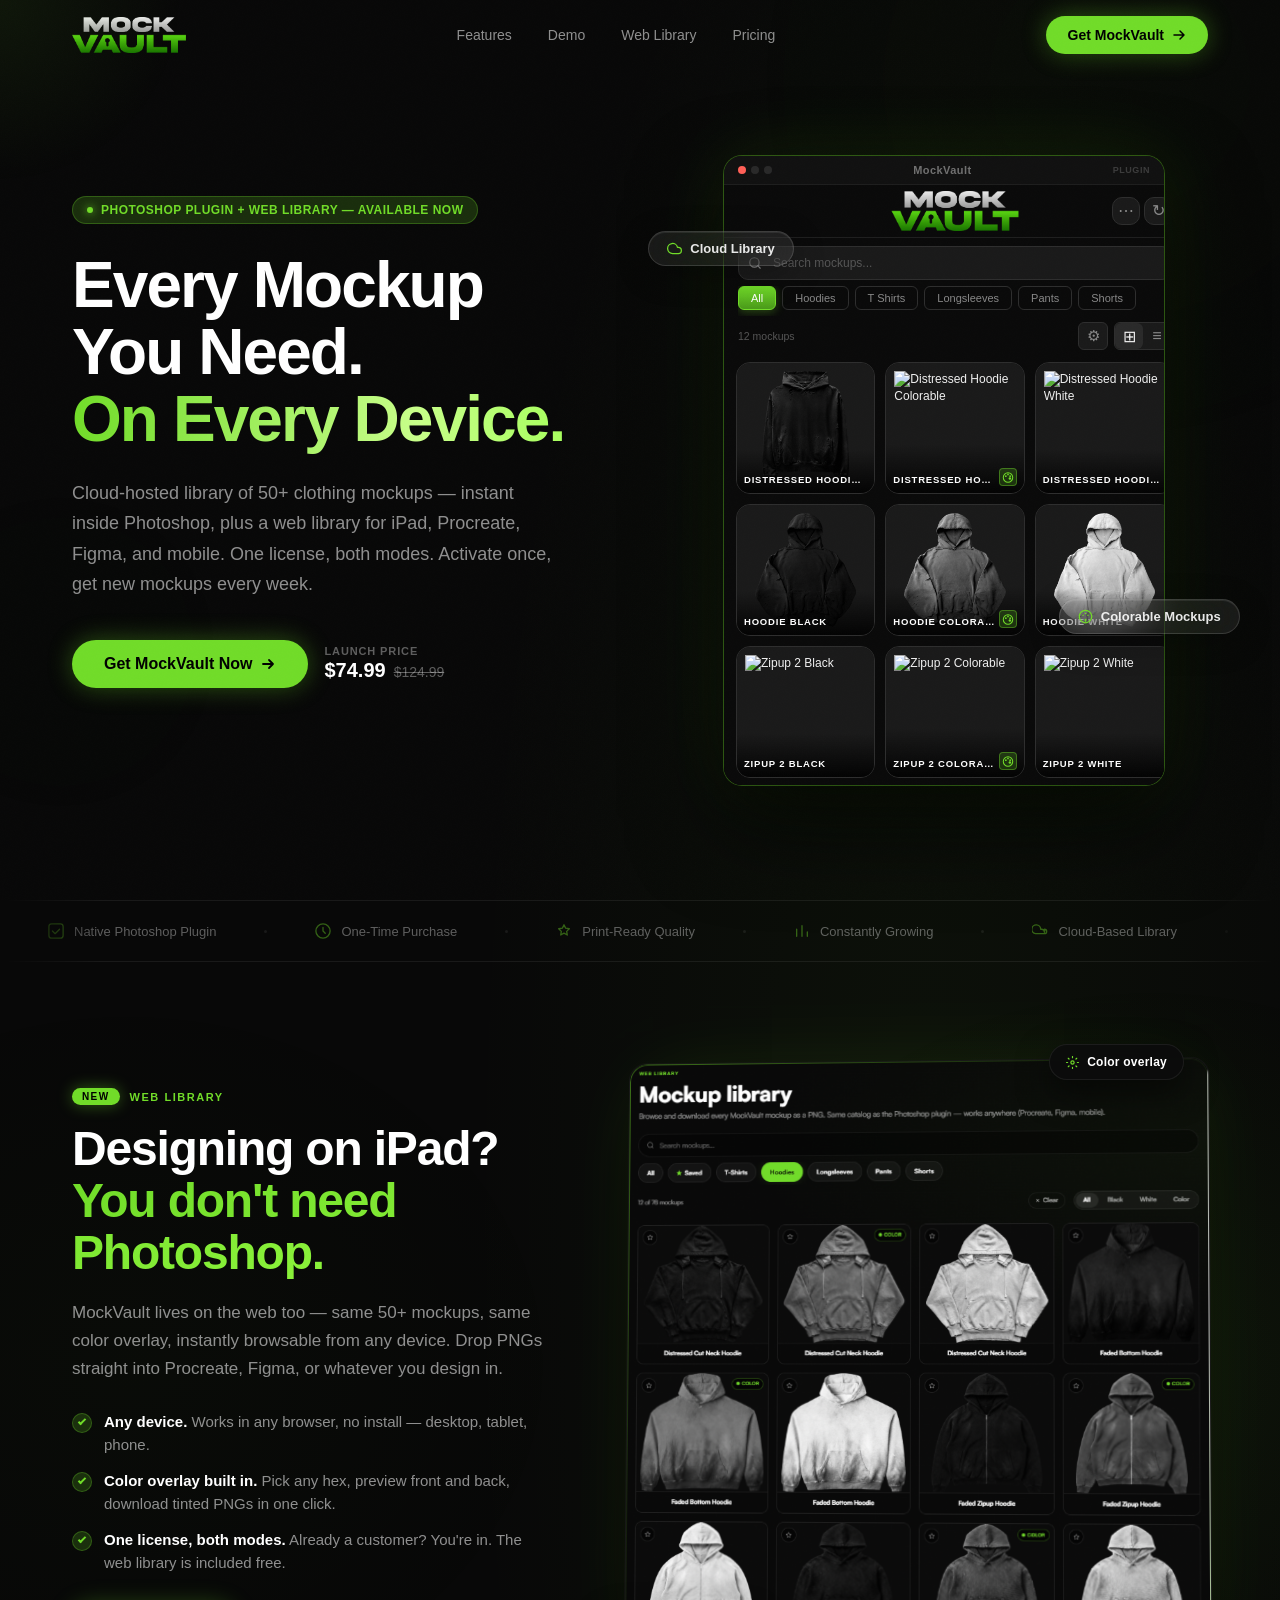
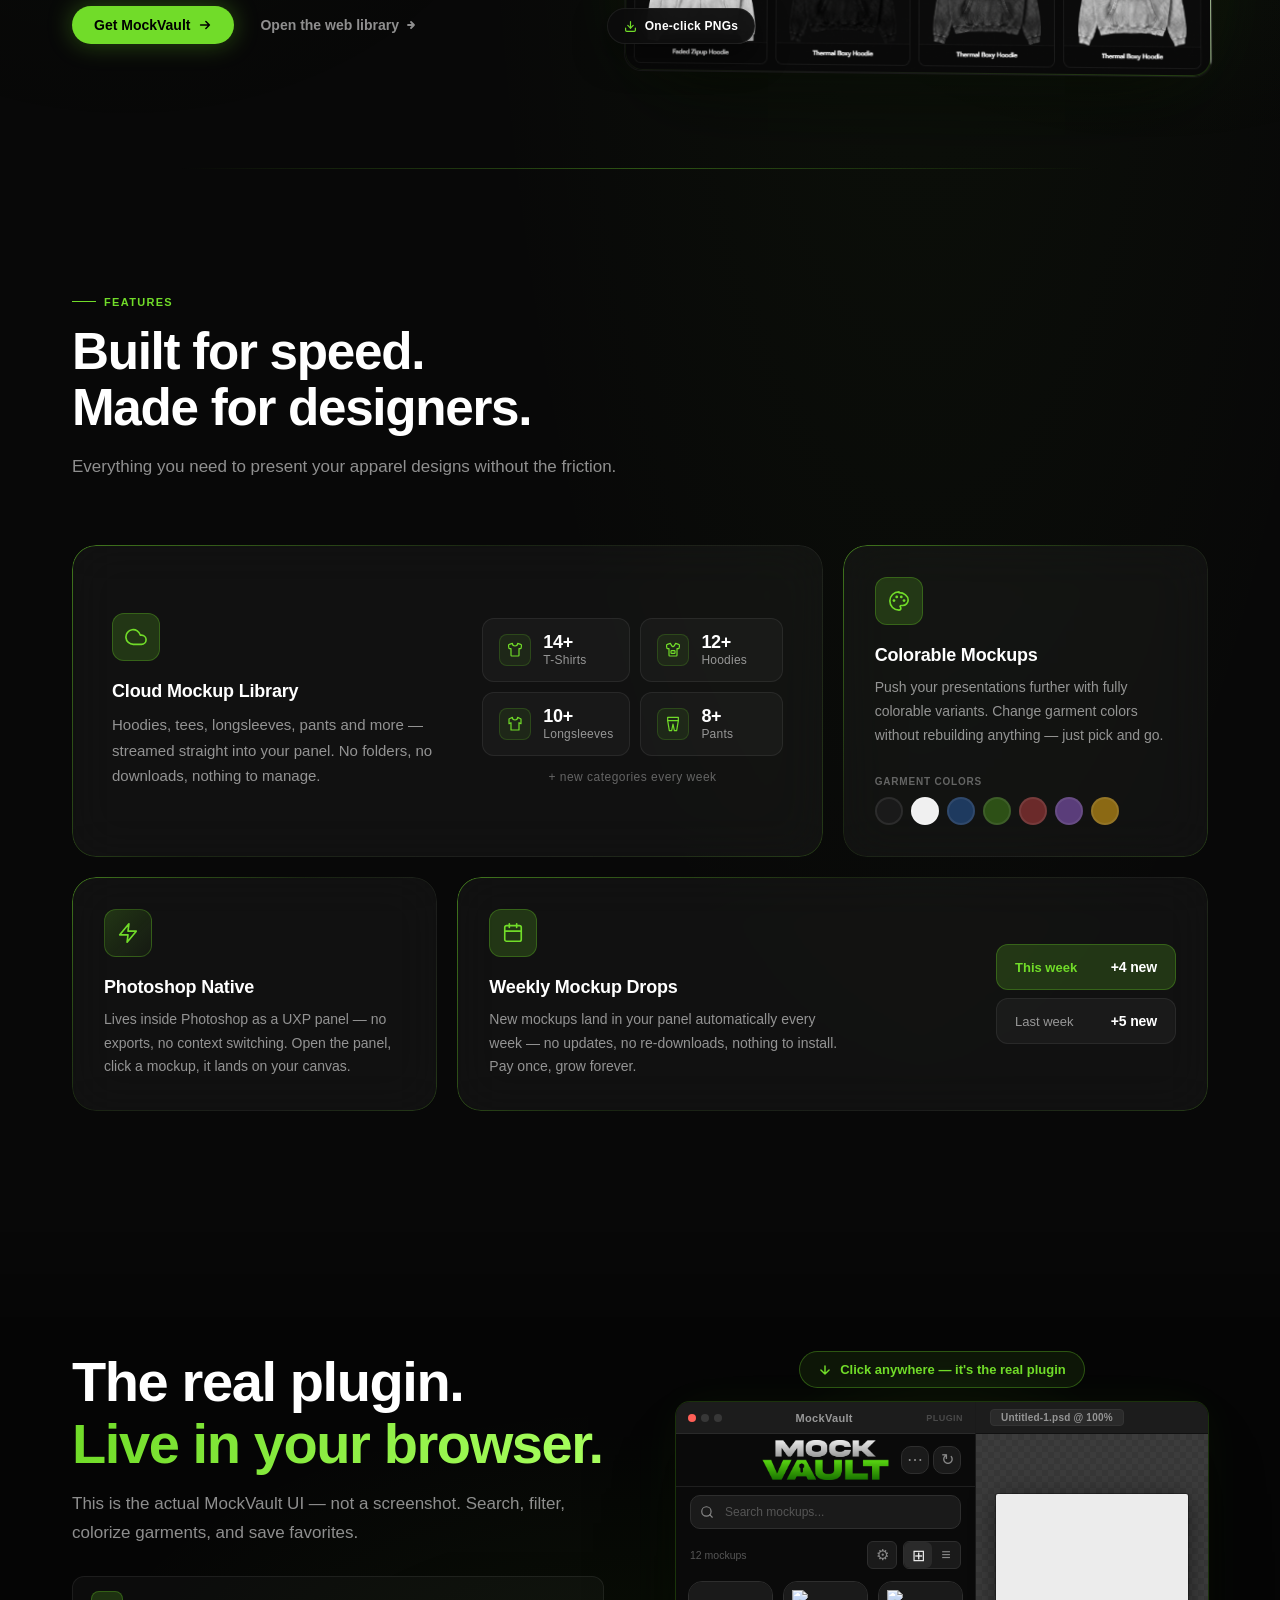
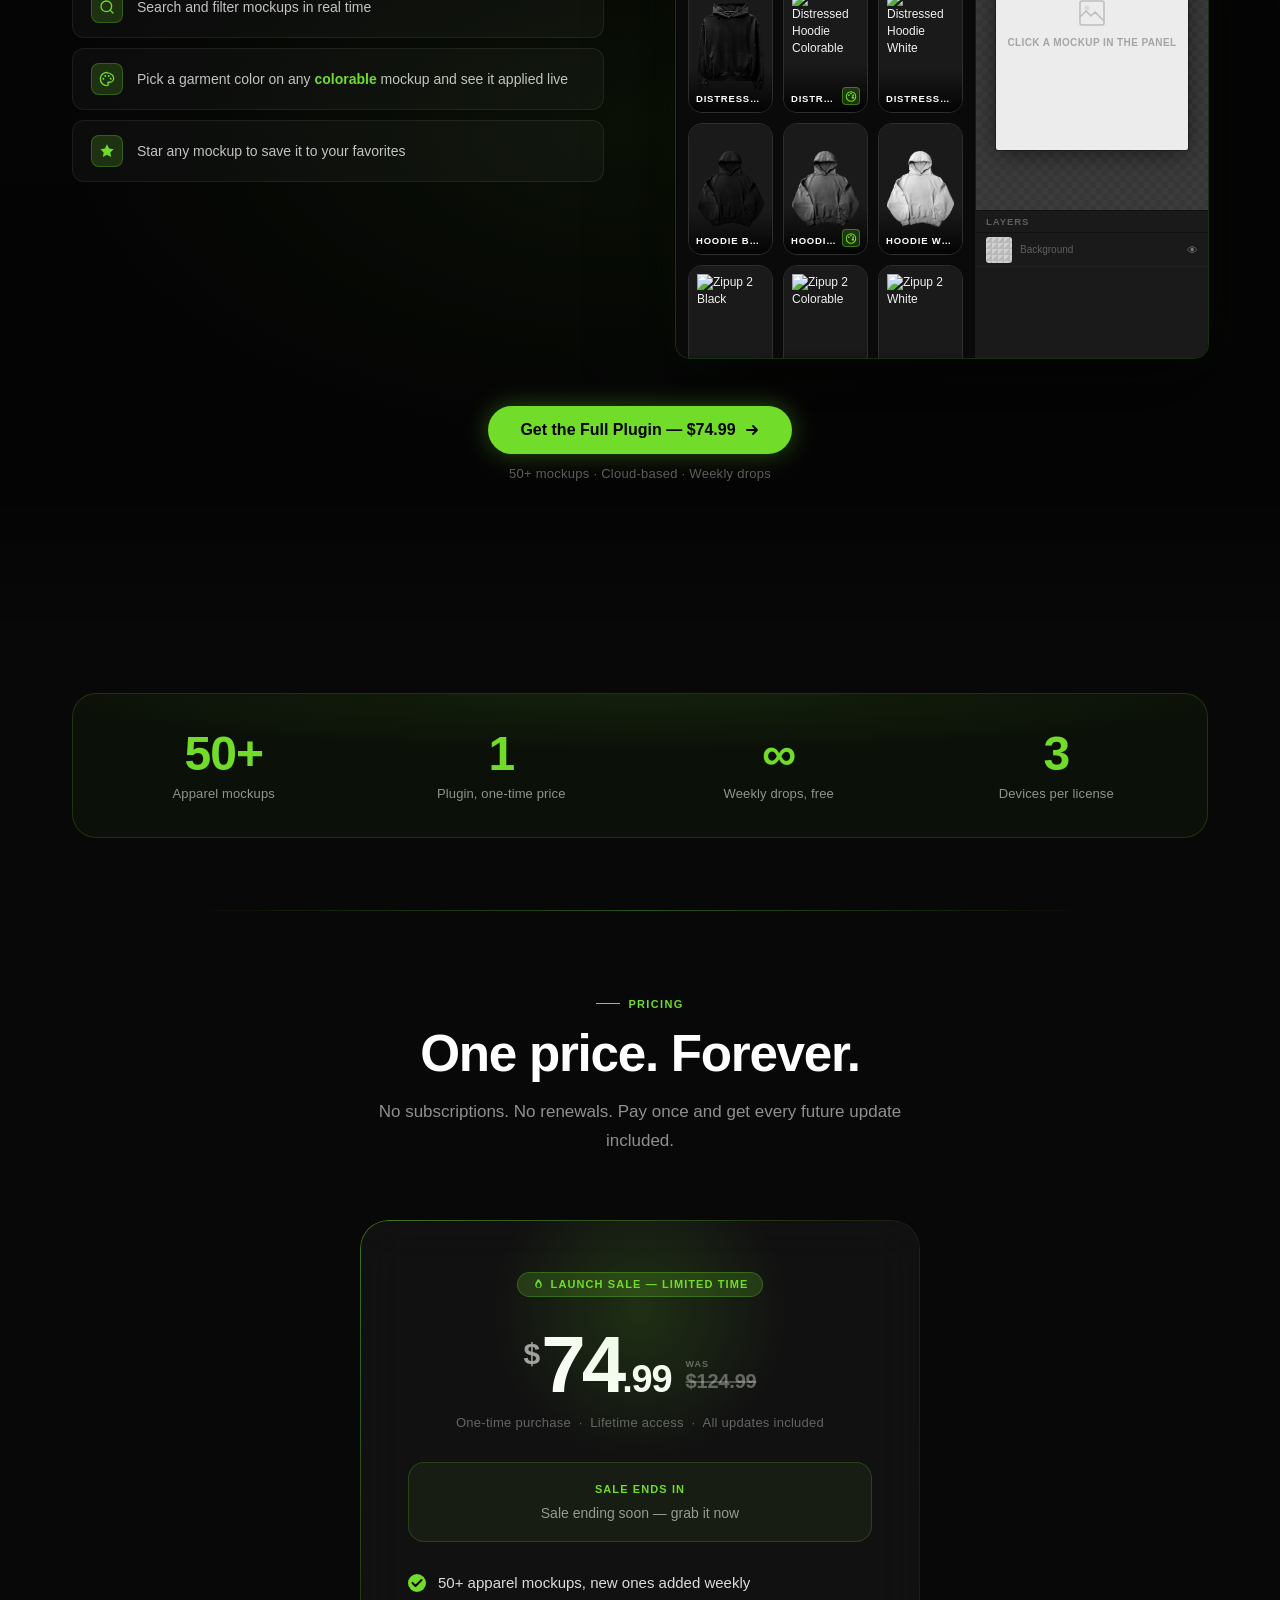
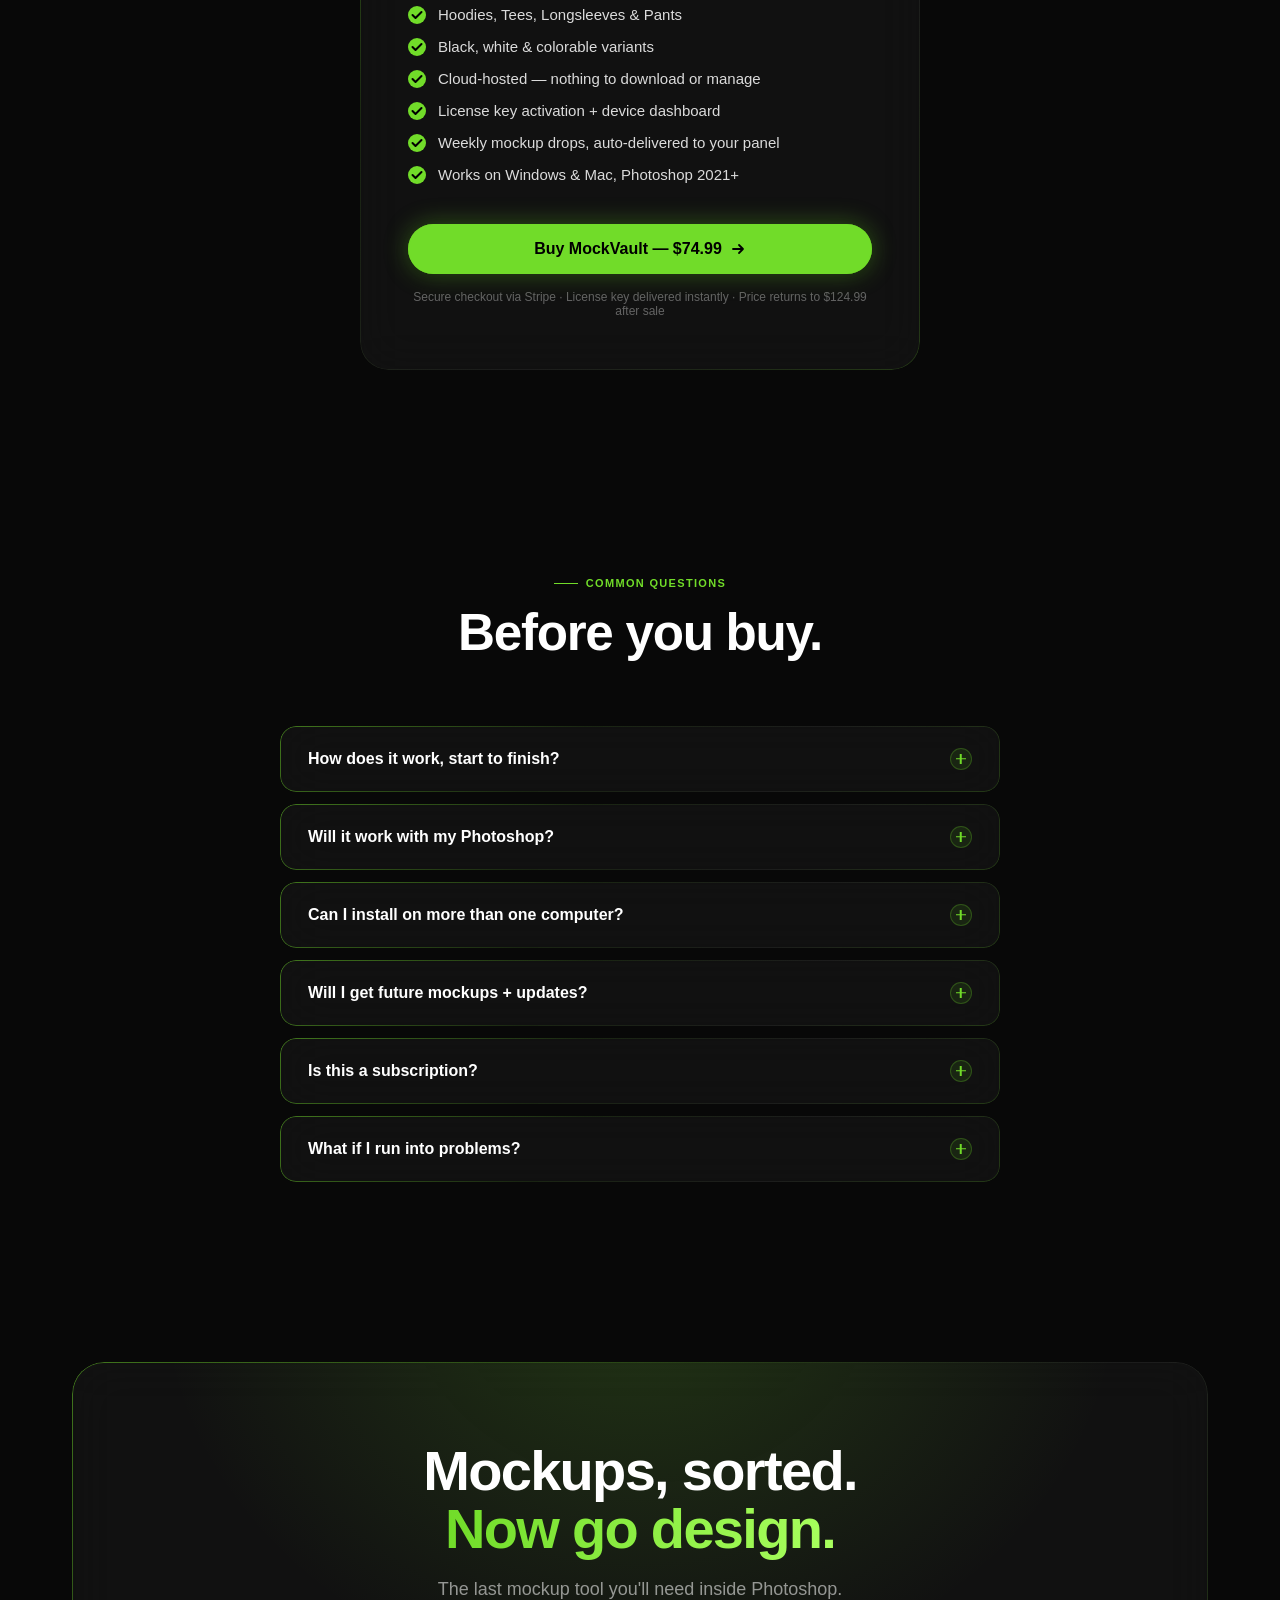
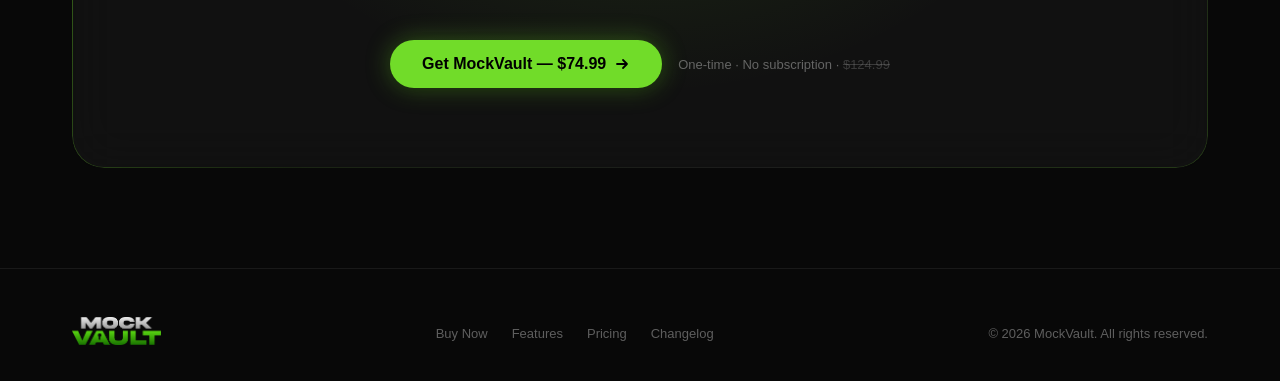
==== commit d7bf296b: "Hero badge: shorten on mobile, never wrap Full text "Photoshop Plugin + Web Library — Available Now"" ====
--- a/index.html
+++ b/index.html
@@ -369,6 +369,14 @@
       letter-spacing: 0.04em;
       text-transform: uppercase;
       margin-bottom: 28px;
+      white-space: nowrap;
+      max-width: 100%;
+    }
+    .hero-badge-short { display: none; }
+    @media (max-width: 540px) {
+      .hero-badge { font-size: 11px; padding: 6px 12px; letter-spacing: 0.02em; }
+      .hero-badge-full  { display: none; }
+      .hero-badge-short { display: inline; }
     }
 
     .hero-badge-dot {
@@ -2951,7 +2959,8 @@
         <div class="hero-content">
           <div class="hero-badge reveal">
             <span class="hero-badge-dot"></span>
-            Photoshop Plugin + Web Library — Available Now
+            <span class="hero-badge-full">Photoshop Plugin + Web Library — Available Now</span>
+            <span class="hero-badge-short">Plugin + Web Library — Live</span>
           </div>
 
           <h1 class="hero-title reveal reveal-delay-1">
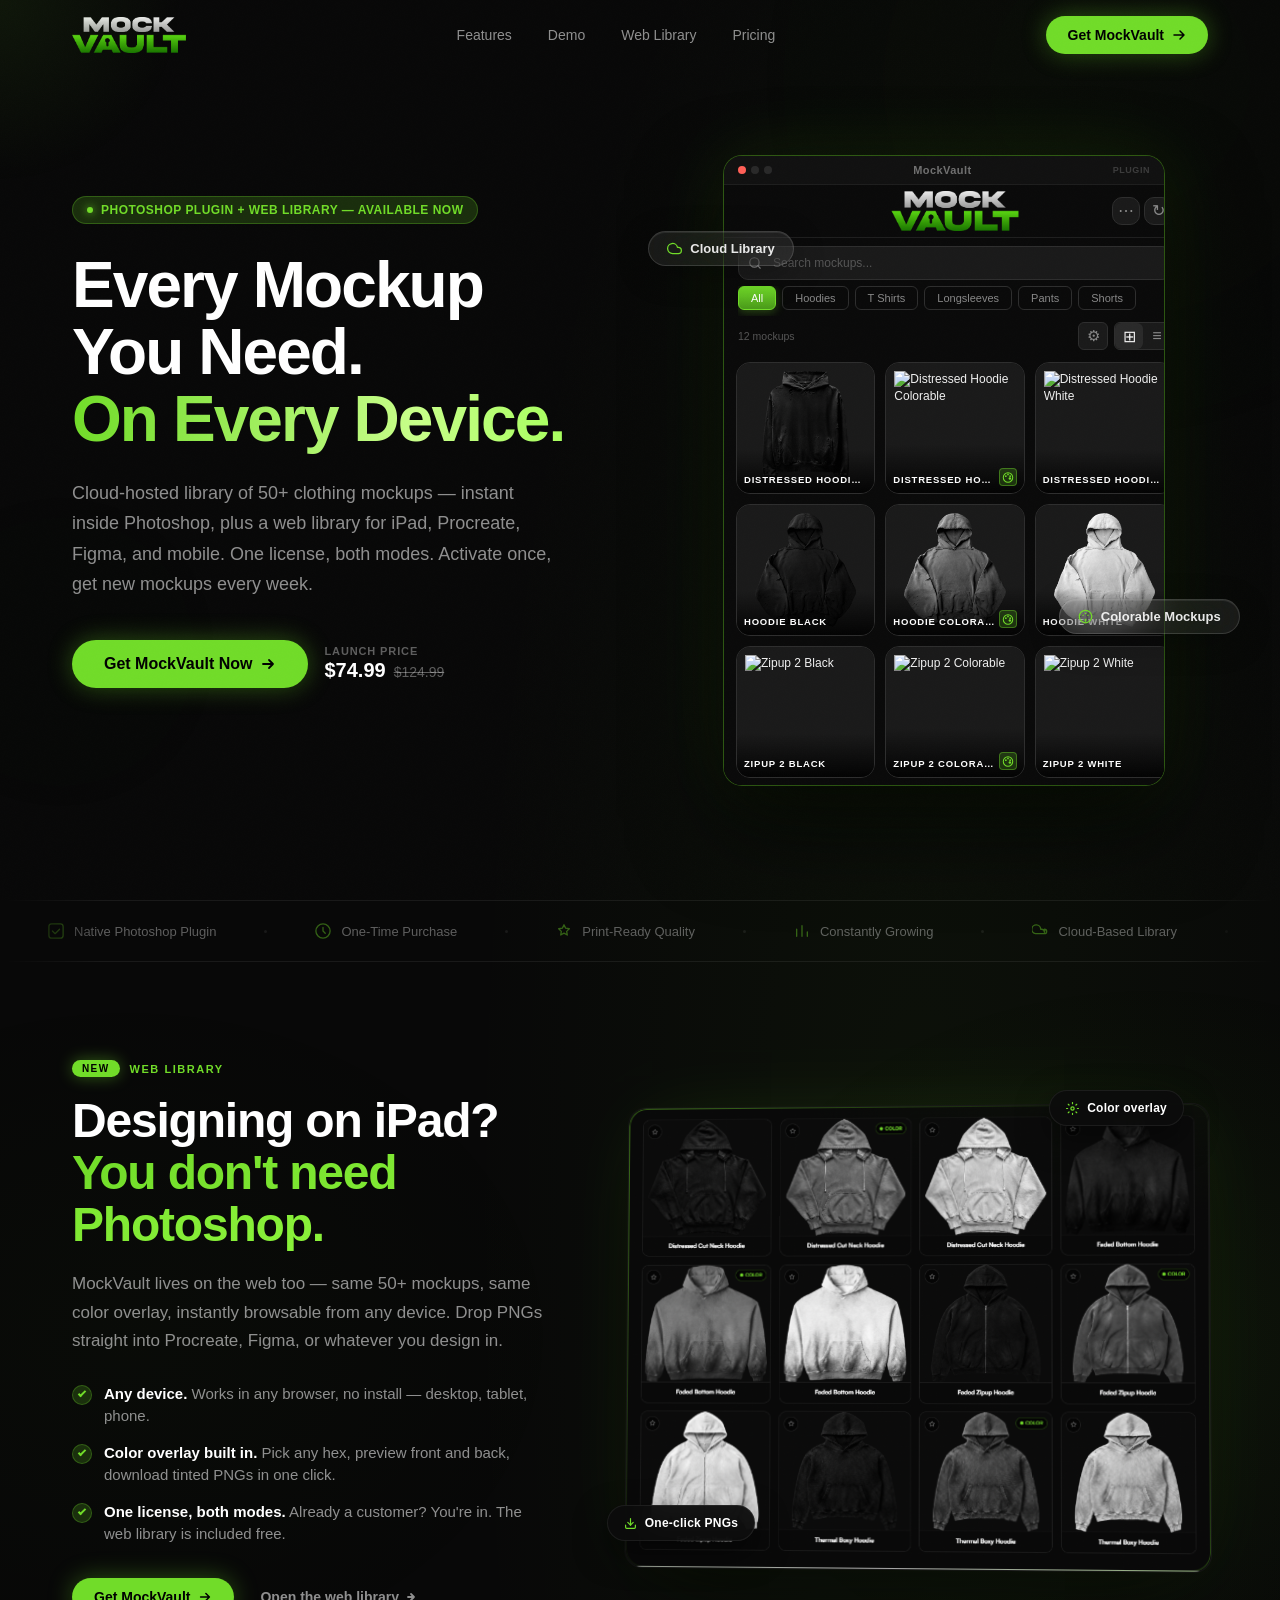
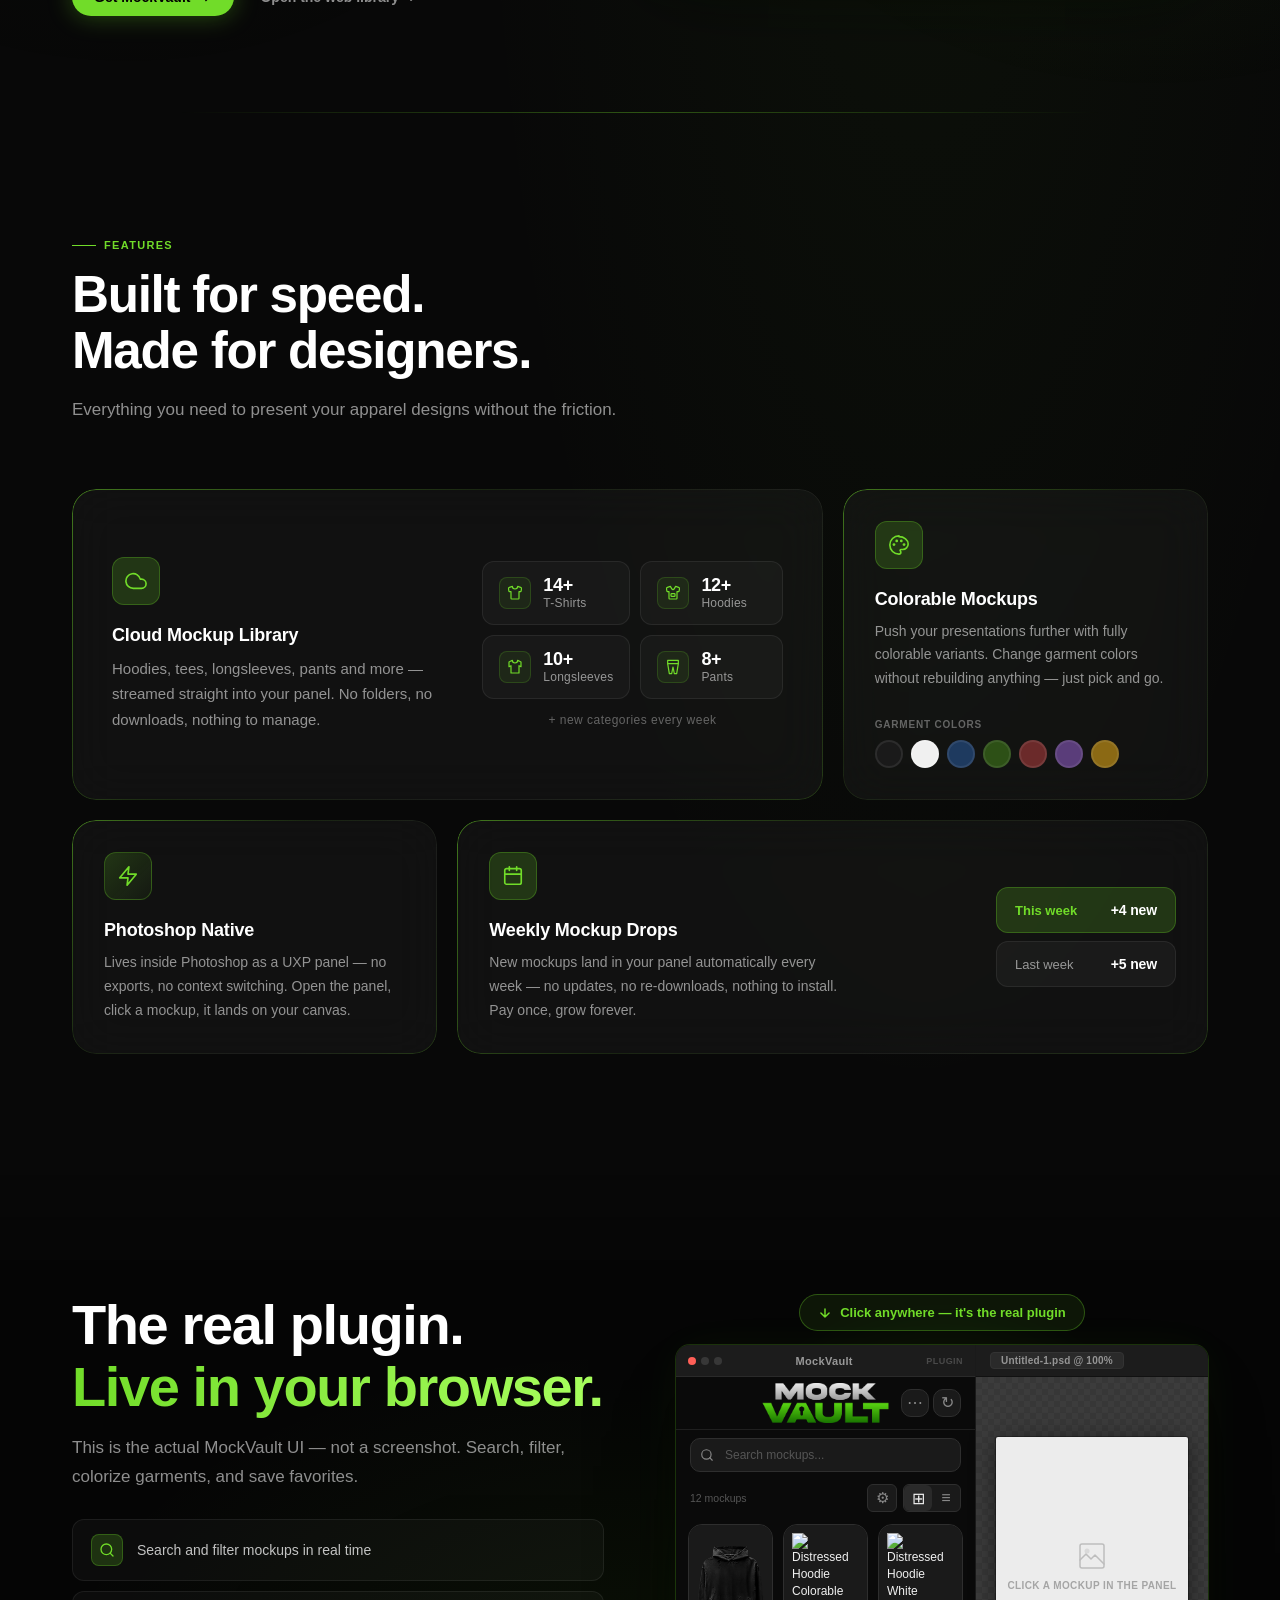
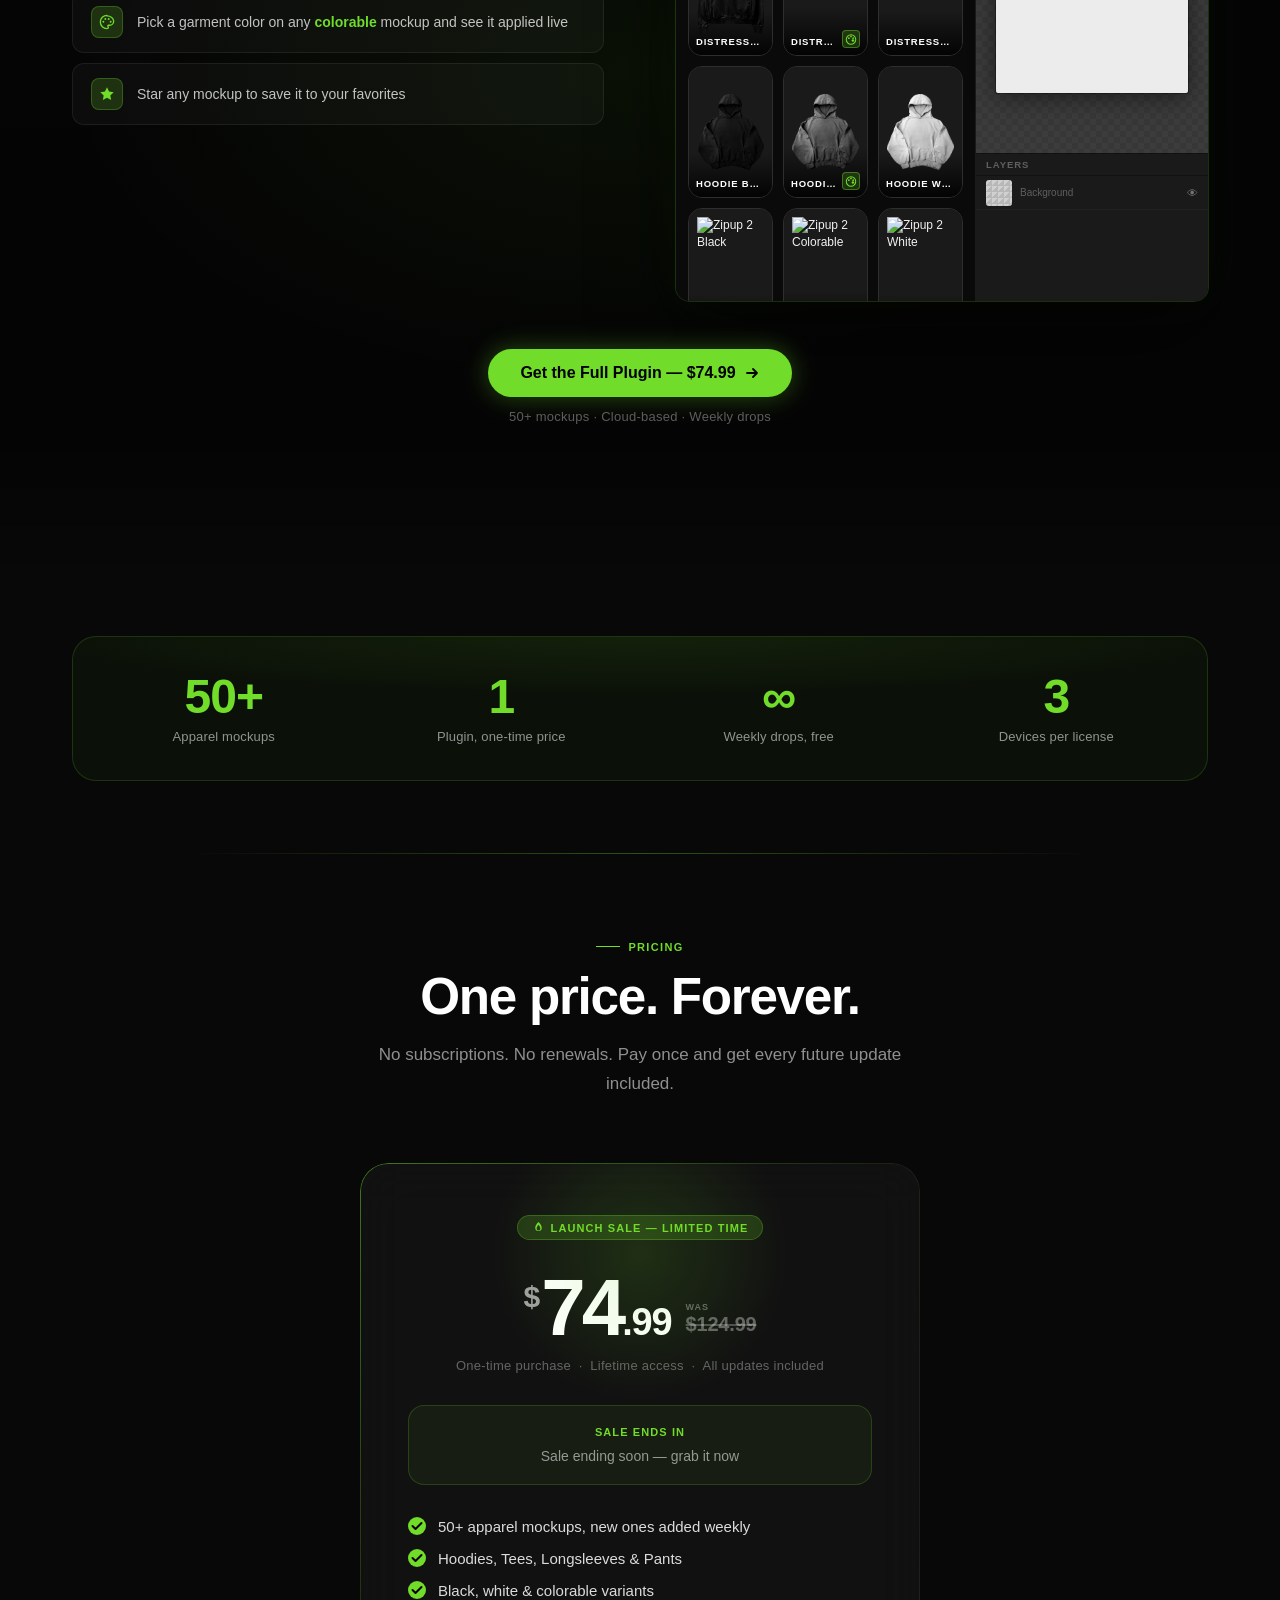
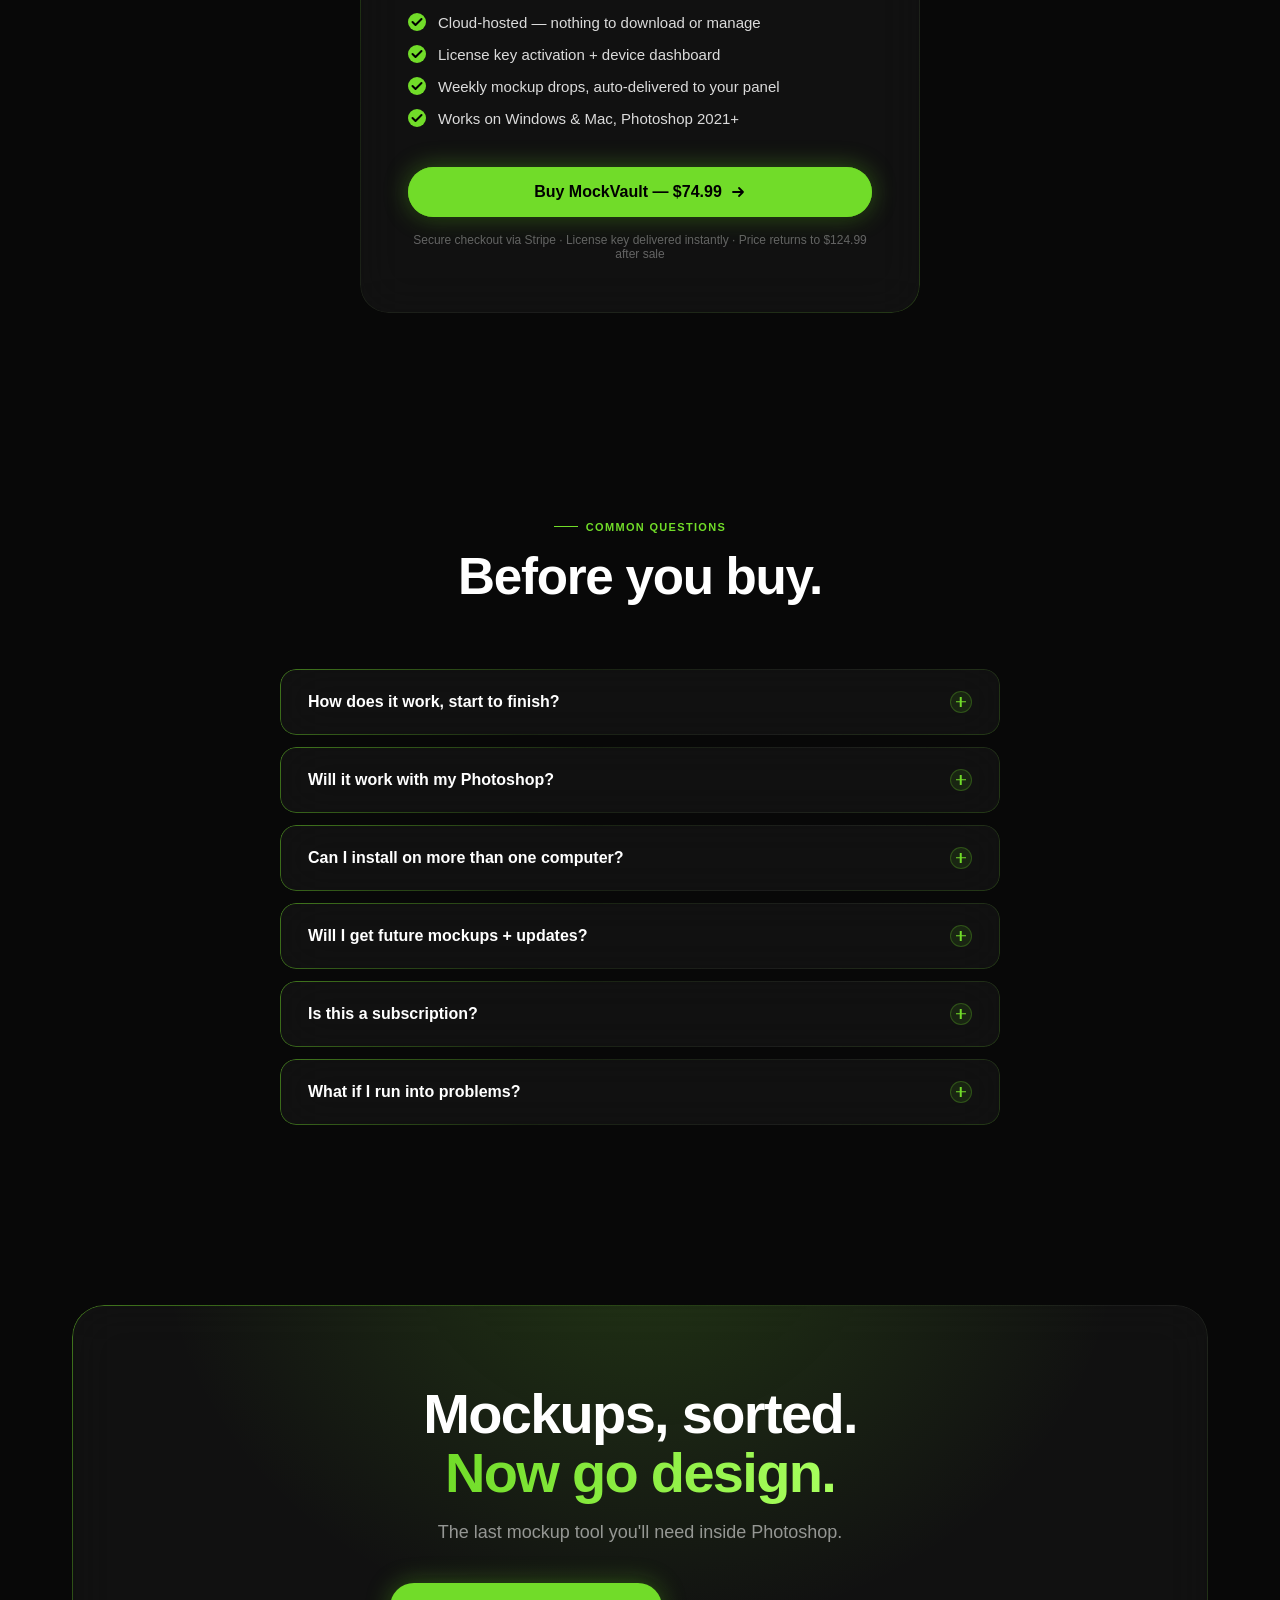
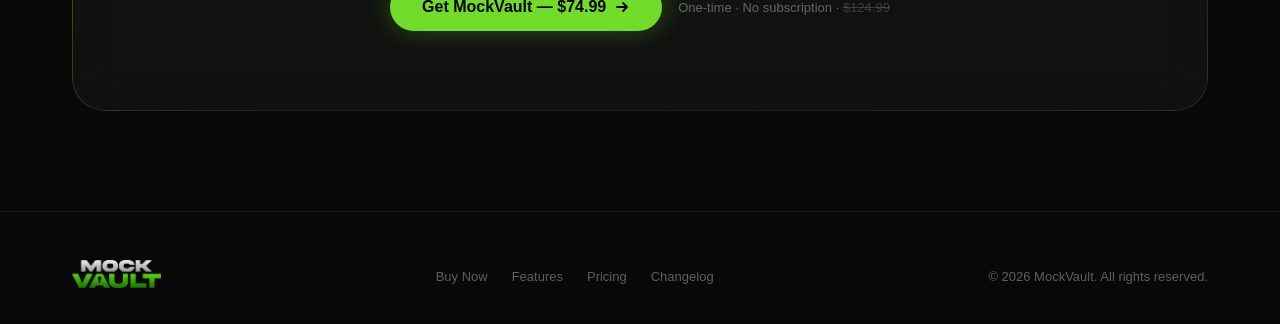
==== commit e5a5496f: "Web library section: swap full-UI screenshot for grid-only crop Grid view (12 hoodie cards, several " ====
--- a/index.html
+++ b/index.html
@@ -3108,7 +3108,7 @@
             One-click PNGs
           </div>
           <div class="wl-frame">
-            <img src="brand_assets/library-full.png" alt="MockVault web library — browse and download mockups from any device" loading="lazy">
+            <img src="brand_assets/library-grid.png" alt="MockVault web library — browse and download mockups from any device" loading="lazy">
           </div>
         </div>
 
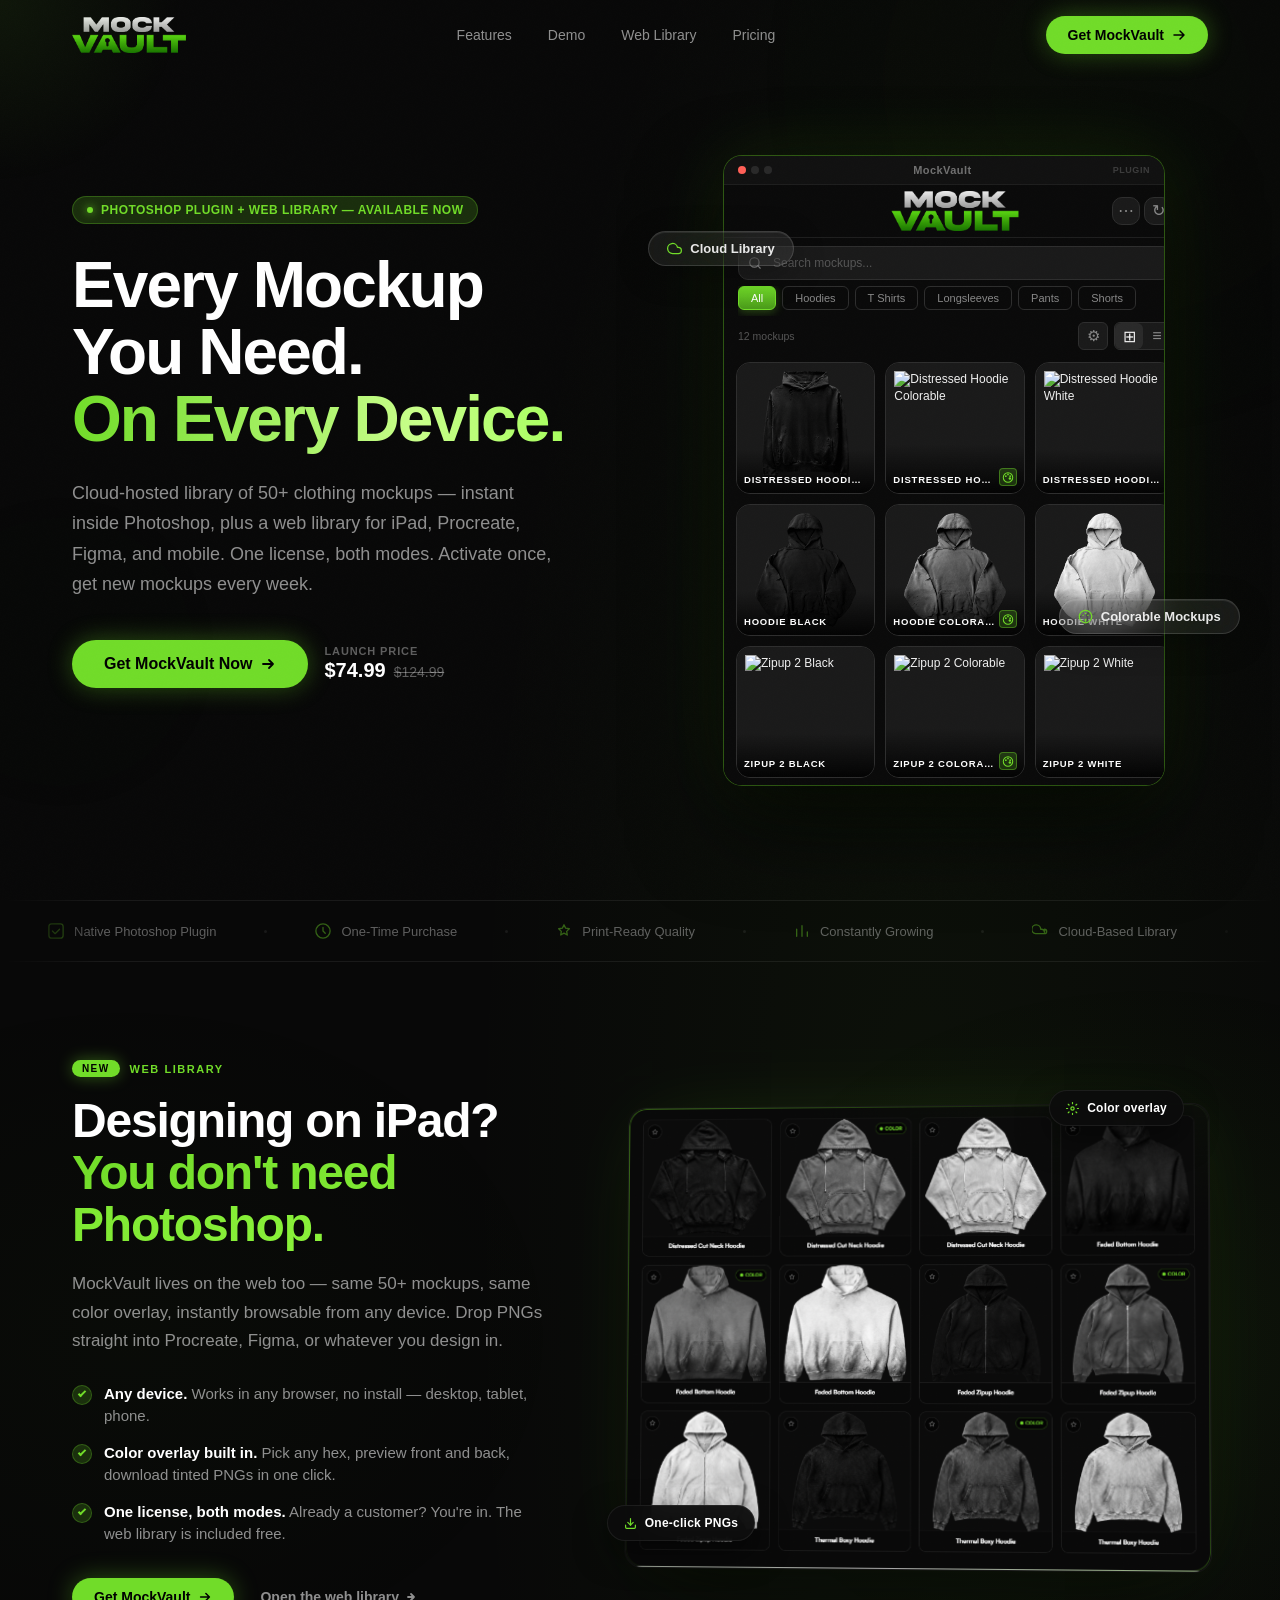
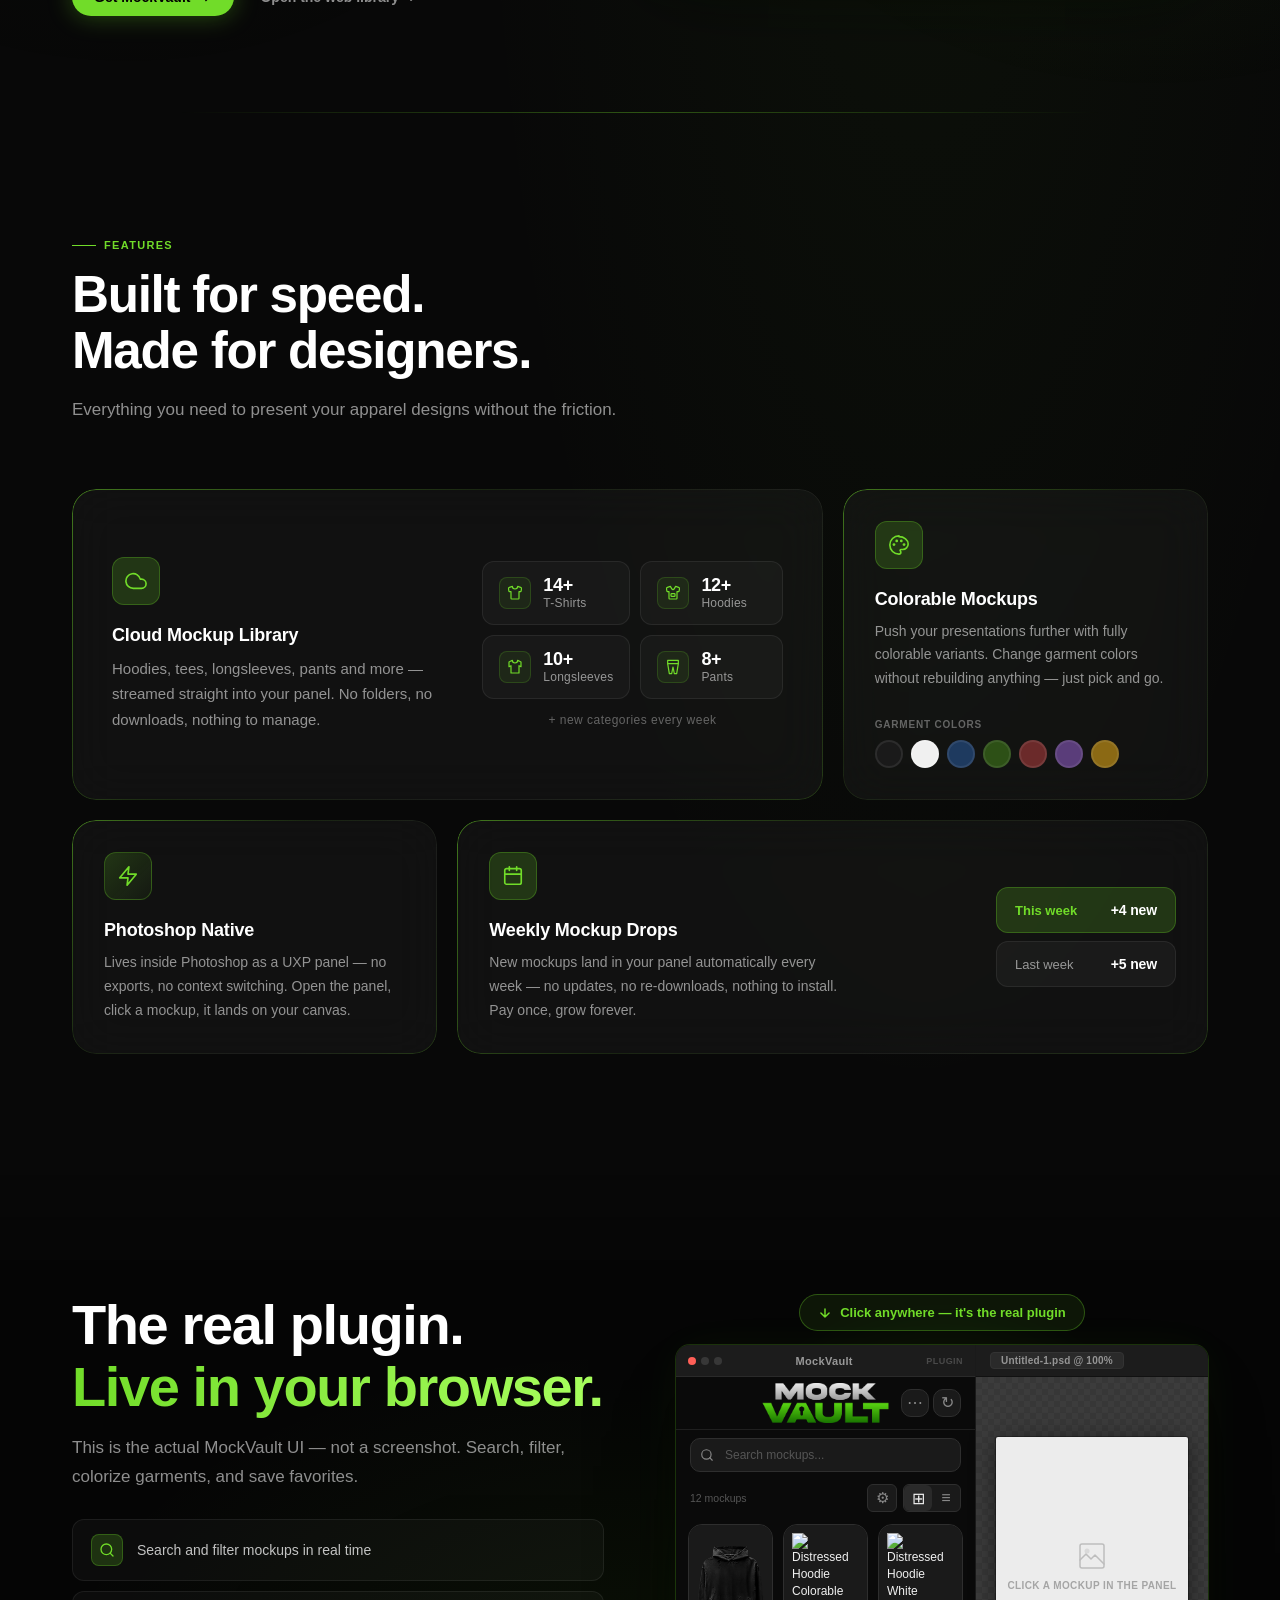
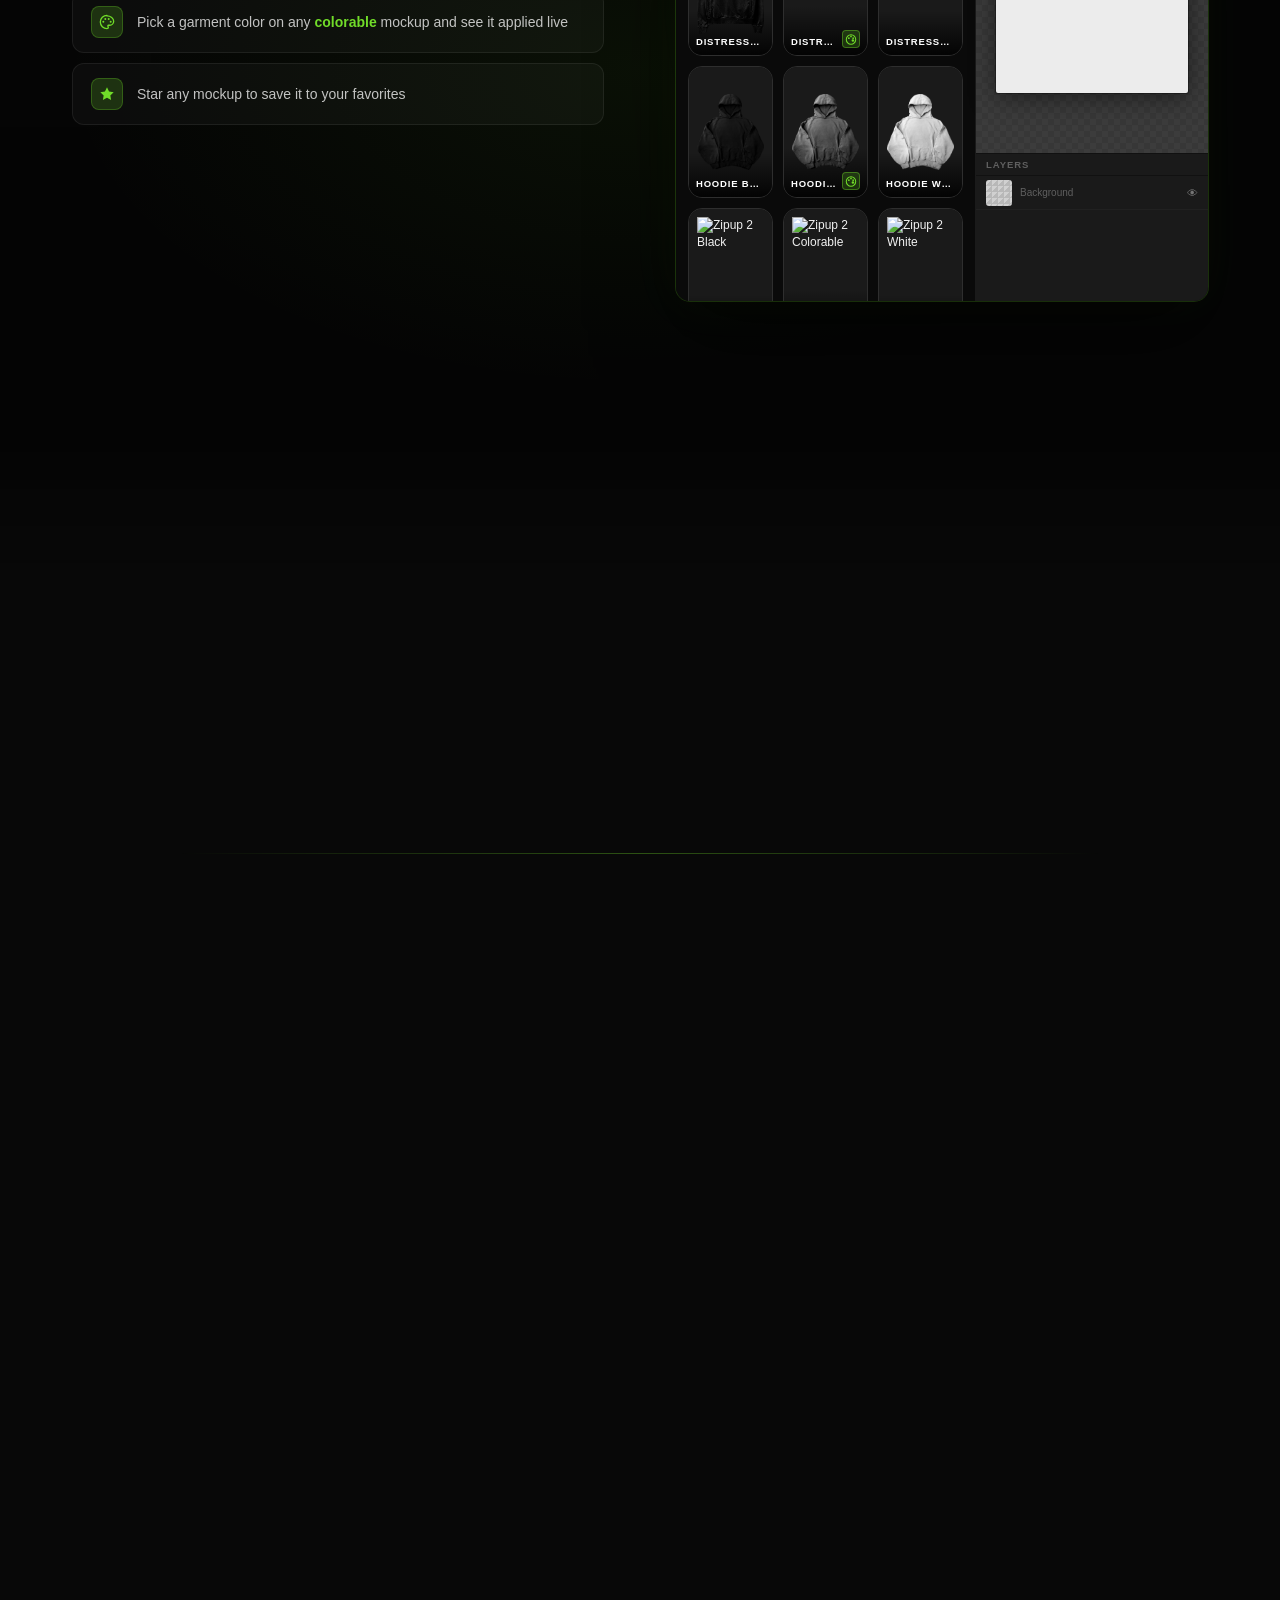
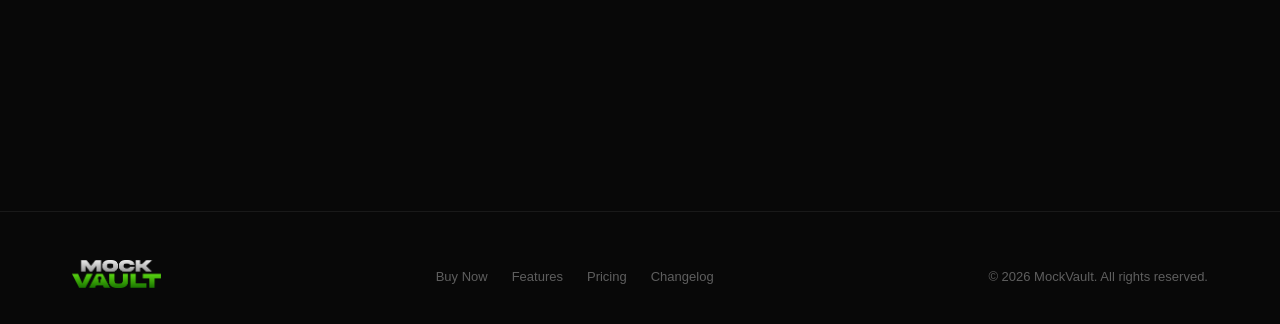
==== commit 7f7dfe45: "Bump sale deadline to Fri May 15, 2026 UTC Co-Authored-By: Claude Opus 4.7 (1M context) <noreply@ant" ====
--- a/index.html
+++ b/index.html
@@ -3837,8 +3837,8 @@
     }
 
     // ─── COUNTDOWN TIMER ───────────────────────────────────────
-    // Real launch-pricing deadline: midnight UTC on May 6, 2026.
-    const SALE_END = new Date(Date.UTC(2026, 4, 6, 23, 59, 59)); // months are 0-indexed → 4 = May
+    // Real launch-pricing deadline: end of day UTC on Fri May 15, 2026.
+    const SALE_END = new Date(Date.UTC(2026, 4, 15, 23, 59, 59)); // months are 0-indexed → 4 = May
 
     function pad(n) { return String(n).padStart(2, '0'); }
 
